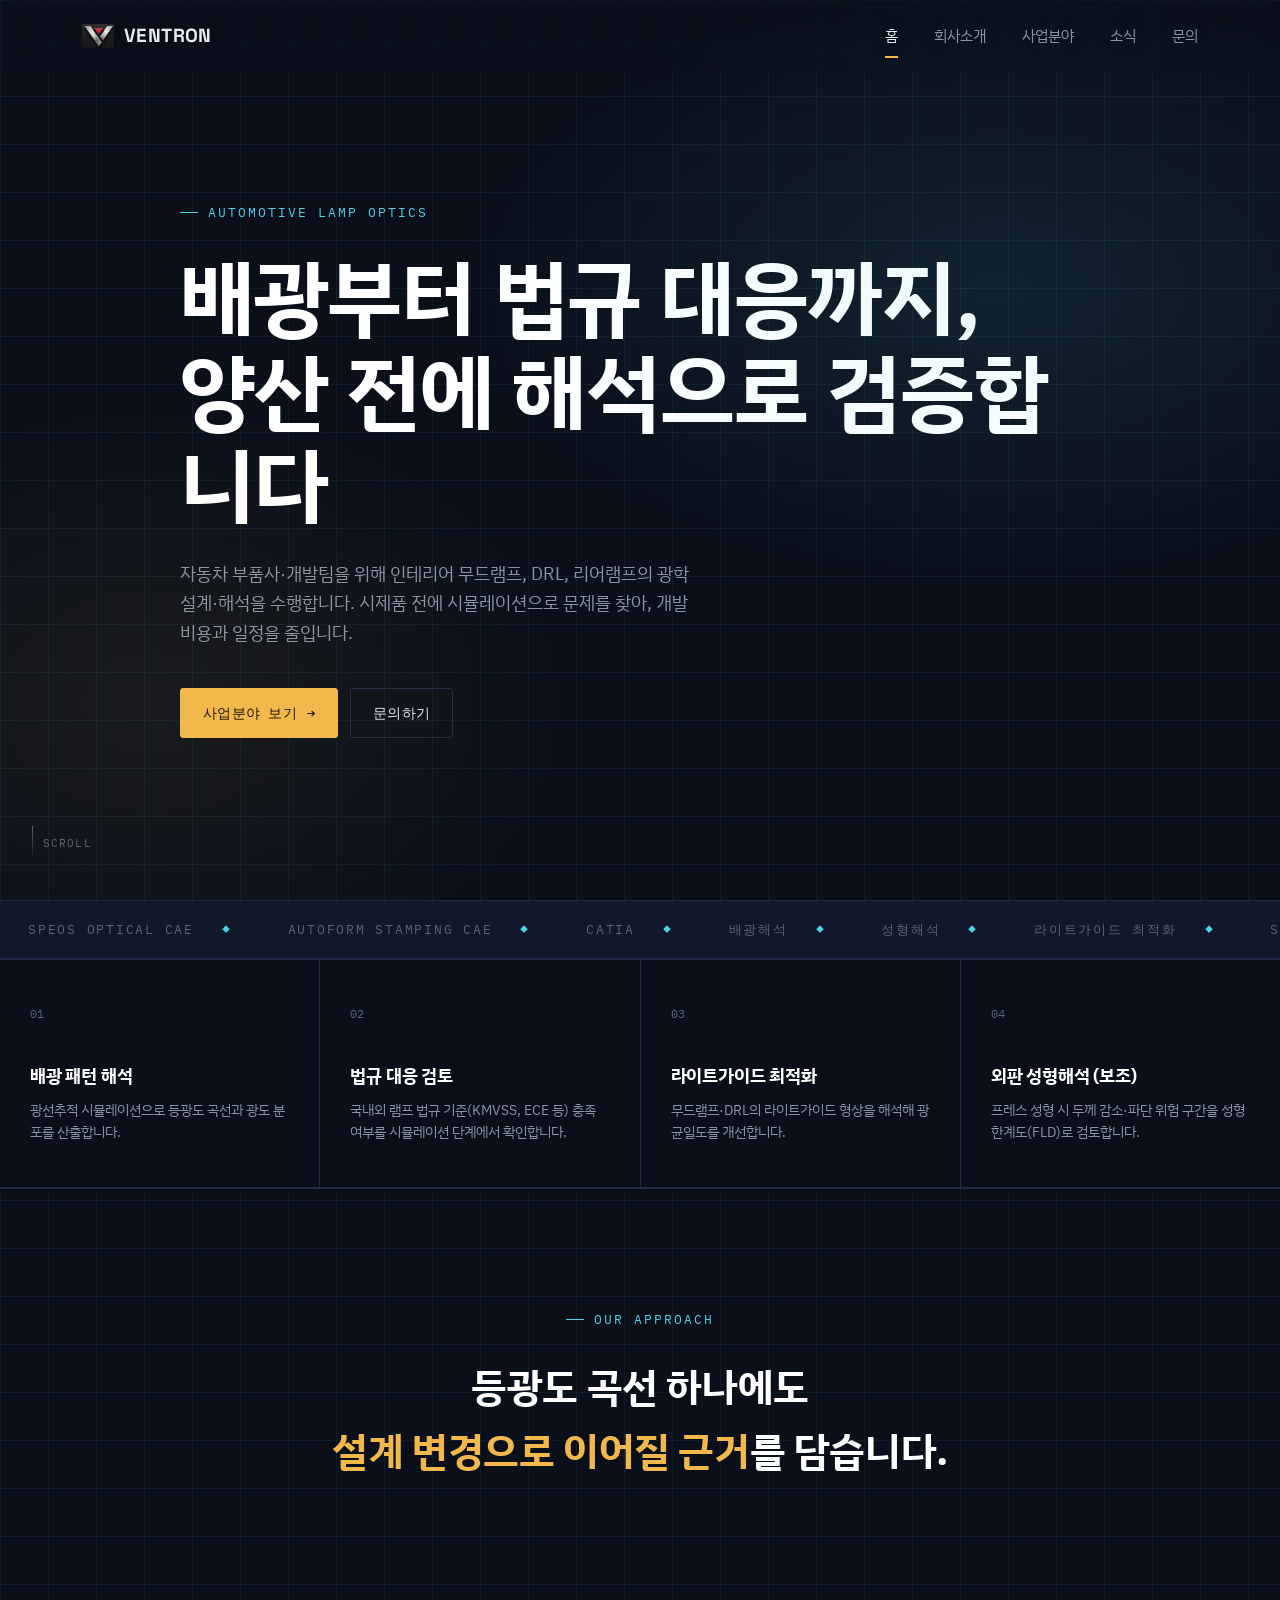
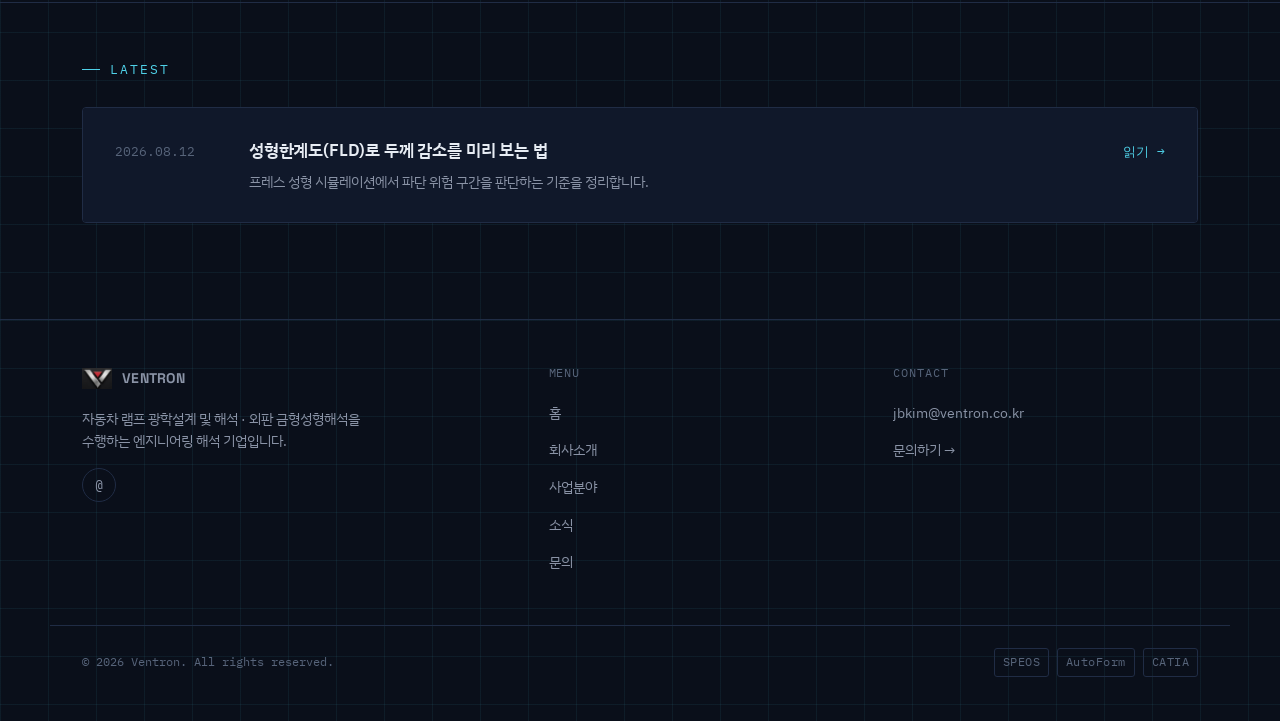
==== index.html @ 4d354435 "Add files via upload" ====
<!DOCTYPE html>
<html lang="ko">
<head>
<meta charset="UTF-8">
<meta name="viewport" content="width=device-width, initial-scale=1.0">
<title>벤트론 | Ventron — 자동차 램프 광학설계 및 해석</title>
<meta name="description" content="벤트론은 자동차 램프 광학설계 및 해석을 중심으로, 외판 금형성형해석까지 다루는 엔지니어링 해석 기업입니다.">
<link rel="stylesheet" href="style.css">
</head>
<body class="intro-lock">

<div class="introOverlay" id="introOverlay" role="button" aria-label="눌러서 건너뛰기">
  <div class="introLogoWrap">
    <img src="img/logo-hero-transparent.png" alt="Ventron">
    <div class="loaderRow">
      <div class="loaderBarTrack"><div class="loaderBarFill" id="loaderBarFill"></div></div>
      <div class="loaderPct" id="loaderPct">0%</div>
    </div>
    <div class="introTag">AUTOMOTIVE LAMP OPTICS · STAMPING CAE</div>
  </div>
</div>

<header class="site transparent" id="siteHeader">
  <div class="nav">
    <a href="index.html" class="logo"><img src="img/logo-icon.jpg" alt="Ventron 로고" class="mark-icon">VENTRON</a>
    <button class="navtoggle" aria-label="메뉴 열기" onclick="this.classList.toggle('open');document.querySelector('.navlinks').classList.toggle('open');document.body.classList.toggle('menu-lock');window.scrollTo(0,0)">
      <span></span><span></span><span></span>
    </button>
    <div class="navlinks">
      <a href="index.html" class="active">홈</a>
      <a href="about.html">회사소개</a>
      <a href="business.html">사업분야</a>
      <a href="insights.html">소식</a>
      <a href="contact.html">문의</a>
    </div>
  </div>
</header>

<main>
  <section class="megahero">
    <div class="wrap">
      <span class="eyebrow">AUTOMOTIVE LAMP OPTICS</span>
      <h1>배광부터 법규 대응까지,<br>양산 전에 해석으로 검증합니다</h1>
      <p class="sub">자동차 부품사·개발팀을 위해 인테리어 무드램프, DRL, 리어램프의 광학설계·해석을 수행합니다. 시제품 전에 시뮬레이션으로 문제를 찾아, 개발 비용과 일정을 줄입니다.</p>
      <div class="ctas">
        <a href="business.html" class="btn btn-primary">사업분야 보기 <span class="btn-arrow">→</span></a>
        <a href="contact.html" class="btn btn-ghost">문의하기</a>
      </div>
    </div>
    <div class="scrollcue"><span class="line"></span>SCROLL</div>
  </section>

  <div class="marquee">
    <div class="track">
      <span>SPEOS OPTICAL CAE</span><span>AUTOFORM STAMPING CAE</span><span>CATIA</span><span>배광해석</span><span>성형해석</span><span>라이트가이드 최적화</span>
      <span>SPEOS OPTICAL CAE</span><span>AUTOFORM STAMPING CAE</span><span>CATIA</span><span>배광해석</span><span>성형해석</span><span>라이트가이드 최적화</span>
    </div>
  </div>

  <section class="tight" style="padding: 0;">
    <div class="showcase">
      <div class="showcard reveal">
        <span class="num">01</span>
        <div>
          <h3>배광 패턴 해석</h3>
          <p>광선추적 시뮬레이션으로 등광도 곡선과 광도 분포를 산출합니다.</p>
        </div>
      </div>
      <div class="showcard reveal">
        <span class="num">02</span>
        <div>
          <h3>법규 대응 검토</h3>
          <p>국내외 램프 법규 기준(KMVSS, ECE 등) 충족 여부를 시뮬레이션 단계에서 확인합니다.</p>
        </div>
      </div>
      <div class="showcard reveal">
        <span class="num">03</span>
        <div>
          <h3>라이트가이드 최적화</h3>
          <p>무드램프·DRL의 라이트가이드 형상을 해석해 광 균일도를 개선합니다.</p>
        </div>
      </div>
      <div class="showcard reveal">
        <span class="num">04</span>
        <div>
          <h3>외판 성형해석 (보조)</h3>
          <p>프레스 성형 시 두께 감소·파단 위험 구간을 성형한계도(FLD)로 검토합니다.</p>
        </div>
      </div>
    </div>
  </section>

  <section class="statement">
    <div class="wrap reveal">
      <span class="eyebrow">OUR APPROACH</span>
      <h2>등광도 곡선 하나에도<br><strong>설계 변경으로 이어질 근거</strong>를 담습니다.</h2>
    </div>
  </section>

  <section class="tight">
    <div class="wrap">
      <span class="eyebrow">LATEST</span>
      <div class="postlist newsstrip reveal" style="margin-top:28px;">
        <a class="postrow" href="posts/01-fld-thickness-check.html">
          <span class="postdate">2026.08.12</span>
          <div class="postmain">
            <h3>성형한계도(FLD)로 두께 감소를 미리 보는 법</h3>
            <p>프레스 성형 시뮬레이션에서 파단 위험 구간을 판단하는 기준을 정리합니다.</p>
          </div>
          <span class="postarrow">읽기 →</span>
        </a>
      </div>
    </div>
  </section>
</main>

<footer class="site">
  <div class="wrap footupper">
    <div class="footcol">
      <a href="index.html" class="logo"><img src="img/logo-icon.jpg" alt="Ventron 로고" class="mark-icon">VENTRON</a>
      <p class="brandline">자동차 램프 광학설계 및 해석 · 외판 금형성형해석을 수행하는 엔지니어링 해석 기업입니다.</p>
      <div class="footsocial" style="margin-top:16px;">
        <a href="mailto:jbkim@ventron.co.kr" aria-label="이메일">@</a>
      </div>
    </div>
    <div class="footcol">
      <span class="tag">MENU</span>
      <ul>
        <li><a href="index.html">홈</a></li>
        <li><a href="about.html">회사소개</a></li>
        <li><a href="business.html">사업분야</a></li>
        <li><a href="insights.html">소식</a></li>
        <li><a href="contact.html">문의</a></li>
      </ul>
    </div>
    <div class="footcol">
      <span class="tag">CONTACT</span>
      <ul>
        <li><a href="mailto:jbkim@ventron.co.kr">jbkim@ventron.co.kr</a></li>
        <li><a href="contact.html">문의하기 →</a></li>
      </ul>
    </div>
  </div>
  <div class="wrap footbottom">
    <span>© 2026 Ventron. All rights reserved.</span>
    <div class="toolbadges">
      <span>SPEOS</span><span>AutoForm</span><span>CATIA</span>
    </div>
  </div>
</footer>

<script src="script.js" defer></script>

</body>
</html>
---- style.css ----
/* ==========================================================================
   VENTRON — Design tokens
   Palette: near-black blueprint navy, steel grays, amber (light/optics),
   cyan (forming/CAE, blueprint line color)
   Type: Space Grotesk (technical/EN accents) + IBM Plex Sans KR (body/KR)
          + IBM Plex Mono (labels, coordinates, data)
   ========================================================================== */

@import url('https://fonts.googleapis.com/css2?family=Space+Grotesk:wght@400;500;600;700&family=IBM+Plex+Sans+KR:wght@400;500;600;700&family=IBM+Plex+Mono:wght@400;500&display=swap');

:root{
  --bg: #0a0f1a;
  --bg-panel: #10182a;
  --bg-panel-2: #141f36;
  --grid-line: rgba(79, 209, 232, 0.07);
  --grid-line-strong: rgba(79, 209, 232, 0.16);
  --border: #202c45;
  --text: #e7ecf3;
  --text-dim: #8a93a6;
  --text-faint: #57647a;
  --accent-amber: #f2b84b;
  --accent-amber-dim: rgba(242, 184, 75, 0.16);
  --accent-cyan: #4fd1e8;
  --accent-cyan-dim: rgba(79, 209, 232, 0.14);

  --font-display: 'Space Grotesk', sans-serif;
  --font-body: 'IBM Plex Sans KR', sans-serif;
  --font-mono: 'IBM Plex Mono', monospace;

  --maxw: 1180px;
}

*, *::before, *::after{ box-sizing: border-box; }
html{ scroll-behavior: smooth; }

body{
  margin: 0;
  background: var(--bg);
  color: var(--text);
  font-family: var(--font-body);
  font-size: 16px;
  line-height: 1.65;
  -webkit-font-smoothing: antialiased;
  background-image:
    linear-gradient(var(--grid-line) 1px, transparent 1px),
    linear-gradient(90deg, var(--grid-line) 1px, transparent 1px);
  background-size: 48px 48px;
}

@media (prefers-reduced-motion: reduce){
  *{ animation-duration: 0.01ms !important; animation-iteration-count: 1 !important; transition-duration: 0.01ms !important; scroll-behavior: auto !important; }
}

a{ color: inherit; text-decoration: none; }
img{ max-width: 100%; display:block; }

h1, h2, h3{
  font-family: var(--font-body);
  font-weight: 700;
  letter-spacing: -0.01em;
  margin: 0;
  color: #fff;
}

.eyebrow{
  font-family: var(--font-mono);
  font-size: 12.5px;
  letter-spacing: 0.16em;
  text-transform: uppercase;
  color: var(--accent-cyan);
  display: flex;
  align-items: center;
  gap: 10px;
}
.eyebrow::before{
  content: '';
  width: 18px;
  height: 1px;
  background: var(--accent-cyan);
  display: inline-block;
}

.wrap{
  max-width: var(--maxw);
  margin: 0 auto;
  padding: 0 32px;
}

:focus-visible{
  outline: 2px solid var(--accent-cyan);
  outline-offset: 3px;
}

/* ---------- Header / Nav ---------- */
header.site{
  position: sticky;
  top: 0;
  z-index: 50;
  background: rgba(10, 15, 26, 0.86);
  backdrop-filter: blur(10px);
  border-bottom: 1px solid var(--border);
}
.nav{
  max-width: var(--maxw);
  margin: 0 auto;
  padding: 20px 32px;
  display: flex;
  align-items: center;
  justify-content: space-between;
}
.logo{
  font-family: var(--font-display);
  font-weight: 700;
  font-size: 19px;
  letter-spacing: 0.02em;
  display: flex;
  align-items: center;
  gap: 10px;
}
.logo img.mark-icon{
  height: 32px;
  width: 32px;
  object-fit: contain;
  border-radius: 3px;
}
.logo .mark{
  color: var(--accent-amber);
  font-family: var(--font-mono);
  font-size: 13px;
}
footer .logo img.mark-icon{ height: 30px; width: 30px; }
.navlinks{
  display: flex;
  gap: 36px;
  font-size: 14.5px;
  color: var(--text-dim);
}
.navlinks a{
  position: relative;
  padding: 4px 0;
  transition: color 0.2s ease;
}
.navlinks a:hover{ color: var(--text); }
.navlinks a.active{ color: var(--text); }
.navlinks a.active::after{
  content: '';
  position: absolute;
  left: 0; right: 0; bottom: -6px;
  height: 2px;
  background: var(--accent-amber);
}
.navtoggle{ display:none; }

/* transparent nav variant for full-bleed hero pages */
header.site.transparent{
  position: fixed;
  top: 0; left: 0; right: 0;
  background: transparent;
  border-bottom: 1px solid transparent;
  transition: background 0.3s ease, border-color 0.3s ease;
}
header.site.transparent.scrolled{
  background: rgba(10, 15, 26, 0.9);
  border-bottom: 1px solid var(--border);
}
header.site.transparent .logo,
header.site.transparent .navlinks a{
  text-shadow: 0 1px 12px rgba(0,0,0,0.5);
}

@media (max-width: 720px){
  .navlinks{
    position: fixed !important;
    inset: 0 !important;
    z-index: 99999 !important;
    background: #070c16 !important;
    flex-direction: column;
    align-items: center;
    justify-content: flex-start;
    gap: 0;
    padding: 110px 32px 40px;
    display: none;
    opacity: 0;
    overflow-y: auto;
    -webkit-overflow-scrolling: touch;
    transition: opacity 0.2s ease;
  }
  .navlinks.open{ display: flex !important; opacity: 1 !important; }
  .navlinks a{
    padding: 16px 0;
    border-bottom: 1px solid var(--border);
    width: 100%;
    max-width: 280px;
    text-align: center;
    font-size: 17px;
    color: var(--text);
    flex-shrink: 0;
  }
  .navlinks a:last-child{ border-bottom: none; }
  .navtoggle{
    display: flex;
    flex-direction: column;
    gap: 5px;
    background: none;
    border: none;
    cursor: pointer;
    padding: 6px;
    position: relative;
    z-index: 100000;
  }
  .navtoggle span{
    width: 22px; height: 2px; background: var(--text);
    transition: transform 0.2s ease, opacity 0.2s ease;
  }
  .navtoggle.open span:nth-child(1){ transform: translateY(7px) rotate(45deg); }
  .navtoggle.open span:nth-child(2){ opacity: 0; }
  .navtoggle.open span:nth-child(3){ transform: translateY(-7px) rotate(-45deg); }
}
body.menu-lock{ overflow: hidden; height: 100vh; }

/* ---------- Buttons ---------- */
.btn{
  display: inline-flex;
  align-items: center;
  gap: 10px;
  font-family: var(--font-mono);
  font-size: 13.5px;
  letter-spacing: 0.02em;
  padding: 13px 22px;
  border-radius: 3px;
  border: 1px solid var(--border);
  transition: border-color 0.2s ease, background 0.2s ease, transform 0.2s ease;
}
.btn-primary{
  background: var(--accent-amber);
  color: #171008;
  border-color: var(--accent-amber);
  font-weight: 500;
}
.btn-primary:hover{ transform: translateY(-1px); background: #ffc766; }
.btn-ghost{ color: var(--text); }
.btn-ghost:hover{ border-color: var(--accent-cyan); color: var(--accent-cyan); }
.btn-arrow{ transition: transform 0.2s ease; }
.btn:hover .btn-arrow{ transform: translateX(3px); }

/* ---------- Page header (non-home) ---------- */
.pagehead{
  padding: 76px 0 56px;
  border-bottom: 1px solid var(--border);
}
.pagehead h1{
  font-size: clamp(32px, 4.5vw, 46px);
  margin-top: 18px;
}
.pagehead p{
  color: var(--text-dim);
  max-width: 620px;
  margin-top: 16px;
  font-size: 16px;
}

section{ padding: 88px 0; }
section.tight{ padding: 56px 0; }
section + section{ border-top: 1px solid var(--border); }

/* ---------- Footer ---------- */
footer.site{
  border-top: 1px solid var(--border);
  padding: 44px 0;
  margin-top: 40px;
}
.footgrid{
  display: flex;
  justify-content: space-between;
  align-items: flex-start;
  flex-wrap: wrap;
  gap: 24px;
}
.footgrid > div:first-child{
  display: flex;
  flex-direction: column;
  gap: 14px;
}
.footgrid .logo{ font-size: 16px; }
.footmeta{
  font-family: var(--font-mono);
  font-size: 12.5px;
  color: var(--text-faint);
  text-align: right;
  line-height: 1.9;
}
.footmeta a:hover{ color: var(--accent-cyan); }

/* ---------- Utility ---------- */
.grid-2{ display: grid; grid-template-columns: 1fr 1fr; gap: 56px; }
.grid-3{ display: grid; grid-template-columns: repeat(3, 1fr); gap: 28px; }
@media (max-width: 860px){
  .grid-2{ grid-template-columns: 1fr; gap: 40px; }
  .grid-3{ grid-template-columns: 1fr; }
}

.card{
  background: var(--bg-panel);
  border: 1px solid var(--border);
  border-radius: 4px;
  padding: 32px;
}

.tag{
  font-family: var(--font-mono);
  font-size: 11.5px;
  letter-spacing: 0.08em;
  text-transform: uppercase;
  color: var(--text-faint);
}

/* ---------- Full-bleed hero (il.co.kr-style) ---------- */
.megahero{
  min-height: 100svh;
  display: flex;
  flex-direction: column;
  justify-content: center;
  position: relative;
  padding: 140px 0 100px;
  overflow: hidden;
}
.megahero::before{
  content: '';
  position: absolute;
  inset: 0;
  background:
    radial-gradient(ellipse 900px 500px at 78% 32%, rgba(79,209,232,0.10), transparent 60%),
    radial-gradient(ellipse 700px 500px at 12% 78%, rgba(242,184,75,0.07), transparent 60%);
  pointer-events: none;
}
.megahero .eyebrow{ margin-bottom: 26px; }
.megahero h1{
  font-size: clamp(40px, 7vw, 84px);
  line-height: 1.12;
  letter-spacing: -0.015em;
  max-width: 920px;
}
.megahero h1 em{ font-style: normal; color: var(--accent-cyan); }
.megahero p.sub{
  color: var(--text-dim);
  font-size: 18px;
  max-width: 520px;
  margin-top: 28px;
}
.megahero .ctas{ margin-top: 40px; display: flex; gap: 12px; flex-wrap: wrap; }
.scrollcue{
  position: absolute;
  bottom: 40px; left: 32px;
  display: flex;
  align-items: center;
  gap: 10px;
  font-family: var(--font-mono);
  font-size: 11px;
  color: var(--text-faint);
  letter-spacing: 0.1em;
}
.scrollcue .line{
  width: 1px; height: 34px;
  background: linear-gradient(var(--text-faint), transparent);
  animation: scrollLine 2s ease-in-out infinite;
}
@keyframes scrollLine{ 0%,100%{ opacity: 0.3; } 50%{ opacity: 1; } }

/* horizontal capability showcase */
.showcase{
  display: grid;
  grid-template-columns: repeat(4, 1fr);
  gap: 1px;
  background: var(--border);
  border-top: 1px solid var(--border);
  border-bottom: 1px solid var(--border);
}
@media (max-width: 900px){ .showcase{ grid-template-columns: repeat(2, 1fr); } }
@media (max-width: 560px){ .showcase{ grid-template-columns: 1fr; } }
.showcard{
  background: var(--bg);
  padding: 44px 30px;
  min-height: 220px;
  display: flex;
  flex-direction: column;
  justify-content: space-between;
  transition: background 0.25s ease;
}
.showcard:hover{ background: var(--bg-panel); }
.showcard .num{ font-family: var(--font-mono); font-size: 12px; color: var(--text-faint); }
.showcard h3{ font-size: 18px; margin-top: 40px; line-height: 1.4; }
.showcard p{ font-size: 13.5px; color: var(--text-dim); margin: 10px 0 0; }

/* mission statement band */
.statement{
  padding: 120px 0;
  text-align: center;
}
.statement .eyebrow{ justify-content: center; }
.statement h2{
  font-size: clamp(26px, 3.6vw, 40px);
  line-height: 1.6;
  max-width: 760px;
  margin: 24px auto 0;
}
.statement h2 strong{ color: var(--accent-amber); font-weight: 700; }

/* news strip (home) */
.newsstrip .postrow{ grid-template-columns: 110px 1fr auto; }

/* footer social row */
.footsocial{
  display: flex;
  gap: 12px;
  margin-top: 4px;
}
.footsocial a{
  width: 34px; height: 34px;
  border: 1px solid var(--border);
  border-radius: 50%;
  display: flex;
  align-items: center;
  justify-content: center;
  font-family: var(--font-mono);
  font-size: 12px;
  color: var(--text-dim);
  transition: border-color 0.2s ease, color 0.2s ease;
}
.footsocial a:hover{ border-color: var(--accent-cyan); color: var(--accent-cyan); }

/* ---------- Expanded footer ---------- */
.footupper{
  display: grid;
  grid-template-columns: 1.4fr 1fr 1fr;
  gap: 40px;
  padding-bottom: 40px;
}
@media (max-width: 720px){
  .footupper{ grid-template-columns: 1fr; gap: 32px; }
}
.footupper .brandline{ color: var(--text-dim); font-size: 13.5px; margin-top: 14px; max-width: 280px; }
.footcol .tag{ margin-bottom: 16px; display: block; }
.footcol ul{ list-style: none; margin: 0; padding: 0; }
.footcol li{ margin-bottom: 11px; }
.footcol a{
  color: var(--text-dim);
  font-size: 14px;
  transition: color 0.2s ease;
}
.footcol a:hover{ color: var(--accent-cyan); }
.footbottom{
  border-top: 1px solid var(--border);
  padding-top: 22px;
  display: flex;
  justify-content: space-between;
  align-items: center;
  flex-wrap: wrap;
  gap: 12px;
  font-family: var(--font-mono);
  font-size: 11.5px;
  color: var(--text-faint);
}
.footbottom .toolbadges{ display: flex; gap: 8px; flex-wrap: wrap; }
.footbottom .toolbadges span{
  border: 1px solid var(--border);
  border-radius: 3px;
  padding: 4px 8px;
  letter-spacing: 0.04em;
}

/* ---------- Scroll reveal ---------- */
.reveal{
  opacity: 0;
  transform: translateY(26px);
  transition: opacity 0.7s cubic-bezier(.2,.7,.2,1), transform 0.7s cubic-bezier(.2,.7,.2,1);
}
.reveal.visible{ opacity: 1; transform: none; }
@media (prefers-reduced-motion: reduce){
  .reveal{ opacity: 1; transform: none; transition: none; }
}

/* stagger helpers for grouped reveals */
.showcase .showcard:nth-child(1){ transition-delay: 0s; }
.showcase .showcard:nth-child(2){ transition-delay: 0.08s; }
.showcase .showcard:nth-child(3){ transition-delay: 0.16s; }
.showcase .showcard:nth-child(4){ transition-delay: 0.24s; }
.capslist .capitem:nth-child(1){ transition-delay: 0s; }
.capslist .capitem:nth-child(2){ transition-delay: 0.08s; }
.capslist .capitem:nth-child(3){ transition-delay: 0.16s; }
.capslist .capitem:nth-child(4){ transition-delay: 0.24s; }

/* ---------- Tech marquee ticker ---------- */
.marquee{
  border-top: 1px solid var(--border);
  border-bottom: 1px solid var(--border);
  overflow: hidden;
  padding: 18px 0;
  background: var(--bg-panel);
}
.marquee .track{
  display: flex;
  width: max-content;
  gap: 0;
  animation: marqueeScroll 26s linear infinite;
}
.marquee .track span{
  font-family: var(--font-mono);
  font-size: 12.5px;
  letter-spacing: 0.14em;
  color: var(--text-faint);
  white-space: nowrap;
  padding: 0 28px;
  display: flex;
  align-items: center;
  gap: 28px;
}
.marquee .track span::after{
  content: '◆';
  color: var(--accent-cyan);
  font-size: 8px;
}
@keyframes marqueeScroll{
  from{ transform: translateX(0); }
  to{ transform: translateX(-50%); }
}
@media (prefers-reduced-motion: reduce){
  .marquee .track{ animation: none; }
}

/* ---------- Process line (business page) ---------- */
.proc{ list-style: none; margin: 0; padding: 0; position: relative; }
.proc li{
  display: grid;
  grid-template-columns: 40px 1fr;
  gap: 18px;
  padding: 0 0 28px;
  position: relative;
}
.proc li:last-child{ padding-bottom: 0; }
.proc .step{
  font-family: var(--font-mono);
  font-size: 11px;
  color: var(--bg);
  background: var(--accent-cyan);
  width: 40px; height: 40px;
  border-radius: 50%;
  display: flex;
  align-items: center;
  justify-content: center;
  position: relative;
  z-index: 1;
  flex-shrink: 0;
}
.proc li:not(:last-child)::before{
  content: '';
  position: absolute;
  left: 19px; top: 40px;
  width: 1px;
  height: calc(100% - 40px);
  background: var(--border);
}
.proc .stepname{ color: var(--text); font-weight: 500; margin-bottom: 4px; padding-top: 8px; }
.proc .stepdesc{ color: var(--text-dim); font-size: 13.5px; }

/* ---------- Logo intro sequence (loader style) ---------- */
.introOverlay{
  position: fixed;
  inset: 0;
  z-index: 999;
  background: #060a12;
  display: flex;
  align-items: center;
  justify-content: center;
  cursor: pointer;
}
.introOverlay.introDone{
  animation: introOut 0.8s ease forwards;
}
.introOverlay .introLogoWrap{
  display: flex;
  flex-direction: column;
  align-items: center;
  width: min(70vw, 420px);
}
.introOverlay .introLogoWrap img{
  width: min(50vw, 260px);
  opacity: 0;
  animation: logoFadeIn 0.8s ease 0.1s forwards;
}
@keyframes logoFadeIn{ to{ opacity: 1; } }
.introOverlay .loaderRow{
  width: 100%;
  display: flex;
  align-items: center;
  gap: 14px;
  margin-top: 34px;
  opacity: 0;
  animation: logoFadeIn 0.6s ease 0.4s forwards;
}
.introOverlay .loaderBarTrack{
  flex: 1;
  height: 1px;
  background: var(--border);
  position: relative;
  overflow: hidden;
}
.introOverlay .loaderBarFill{
  position: absolute;
  left: 0; top: 0; bottom: 0;
  width: 0%;
  background: var(--accent-cyan);
  transition: width 0.1s linear;
}
.introOverlay .loaderPct{
  font-family: var(--font-mono);
  font-size: 12px;
  color: var(--text-faint);
  min-width: 34px;
  text-align: right;
}
.introOverlay .introTag{
  margin-top: 20px;
  text-align: center;
  font-family: var(--font-mono);
  font-size: 11px;
  letter-spacing: 0.25em;
  color: var(--text-faint);
  opacity: 0;
  animation: logoFadeIn 0.6s ease 0.6s forwards;
}
@keyframes introOut{
  to{ opacity: 0; visibility: hidden; pointer-events: none; }
}
body.intro-lock{ overflow: hidden; height: 100vh; }
@media (prefers-reduced-motion: reduce){
  .introOverlay img, .introOverlay .loaderRow, .introOverlay .introTag{ animation: none; opacity: 1; }
}

/* ---------- Insights / posts ---------- */
.postlist{
  display: flex;
  flex-direction: column;
  gap: 1px;
  background: var(--border);
  border: 1px solid var(--border);
  border-radius: 4px;
  overflow: hidden;
}
.postrow{
  background: var(--bg-panel);
  padding: 28px 32px;
  display: grid;
  grid-template-columns: 120px 1fr auto;
  gap: 24px;
  align-items: baseline;
  transition: background 0.2s ease;
}
.postrow:hover{ background: var(--bg-panel-2); }
.postrow .postdate{
  font-family: var(--font-mono);
  font-size: 12.5px;
  color: var(--text-faint);
}
.postrow .postmain h3{
  font-size: 17px;
  font-weight: 600;
  color: var(--text);
  margin-bottom: 6px;
}
.postrow .postmain p{
  font-size: 14px;
  color: var(--text-dim);
  margin: 0;
}
.postrow .postarrow{
  font-family: var(--font-mono);
  font-size: 13px;
  color: var(--accent-cyan);
  white-space: nowrap;
}
@media (max-width: 640px){
  .postrow{ grid-template-columns: 1fr; gap: 8px; }
  .postrow .postarrow{ display: none; }
}

/* article (single post) */
.article{
  max-width: 720px;
  margin: 0 auto;
}
.article .postmeta{
  font-family: var(--font-mono);
  font-size: 12.5px;
  color: var(--text-faint);
  margin-top: 18px;
}
.article h1{ font-size: clamp(28px, 4vw, 38px); line-height: 1.35; margin-top: 16px; }
.article .lead{ color: var(--text-dim); font-size: 16.5px; margin-top: 18px; }
.article .body{ margin-top: 44px; font-size: 15.5px; color: #d7dde6; }
.article .body h2{
  font-size: 21px;
  color: #fff;
  margin: 44px 0 16px;
  padding-top: 28px;
  border-top: 1px solid var(--border);
}
.article .body h2:first-child{ border-top: none; padding-top: 0; margin-top: 0; }
.article .body p{ margin: 0 0 18px; }
.article .body ul{ margin: 0 0 18px; padding-left: 20px; color: var(--text-dim); }
.article .body li{ margin-bottom: 8px; }
.article .body strong{ color: #fff; font-weight: 600; }
.article .backlink{
  display: inline-flex;
  align-items: center;
  gap: 8px;
  font-family: var(--font-mono);
  font-size: 13px;
  color: var(--text-dim);
  margin-bottom: 8px;
}
.article .backlink:hover{ color: var(--accent-cyan); }
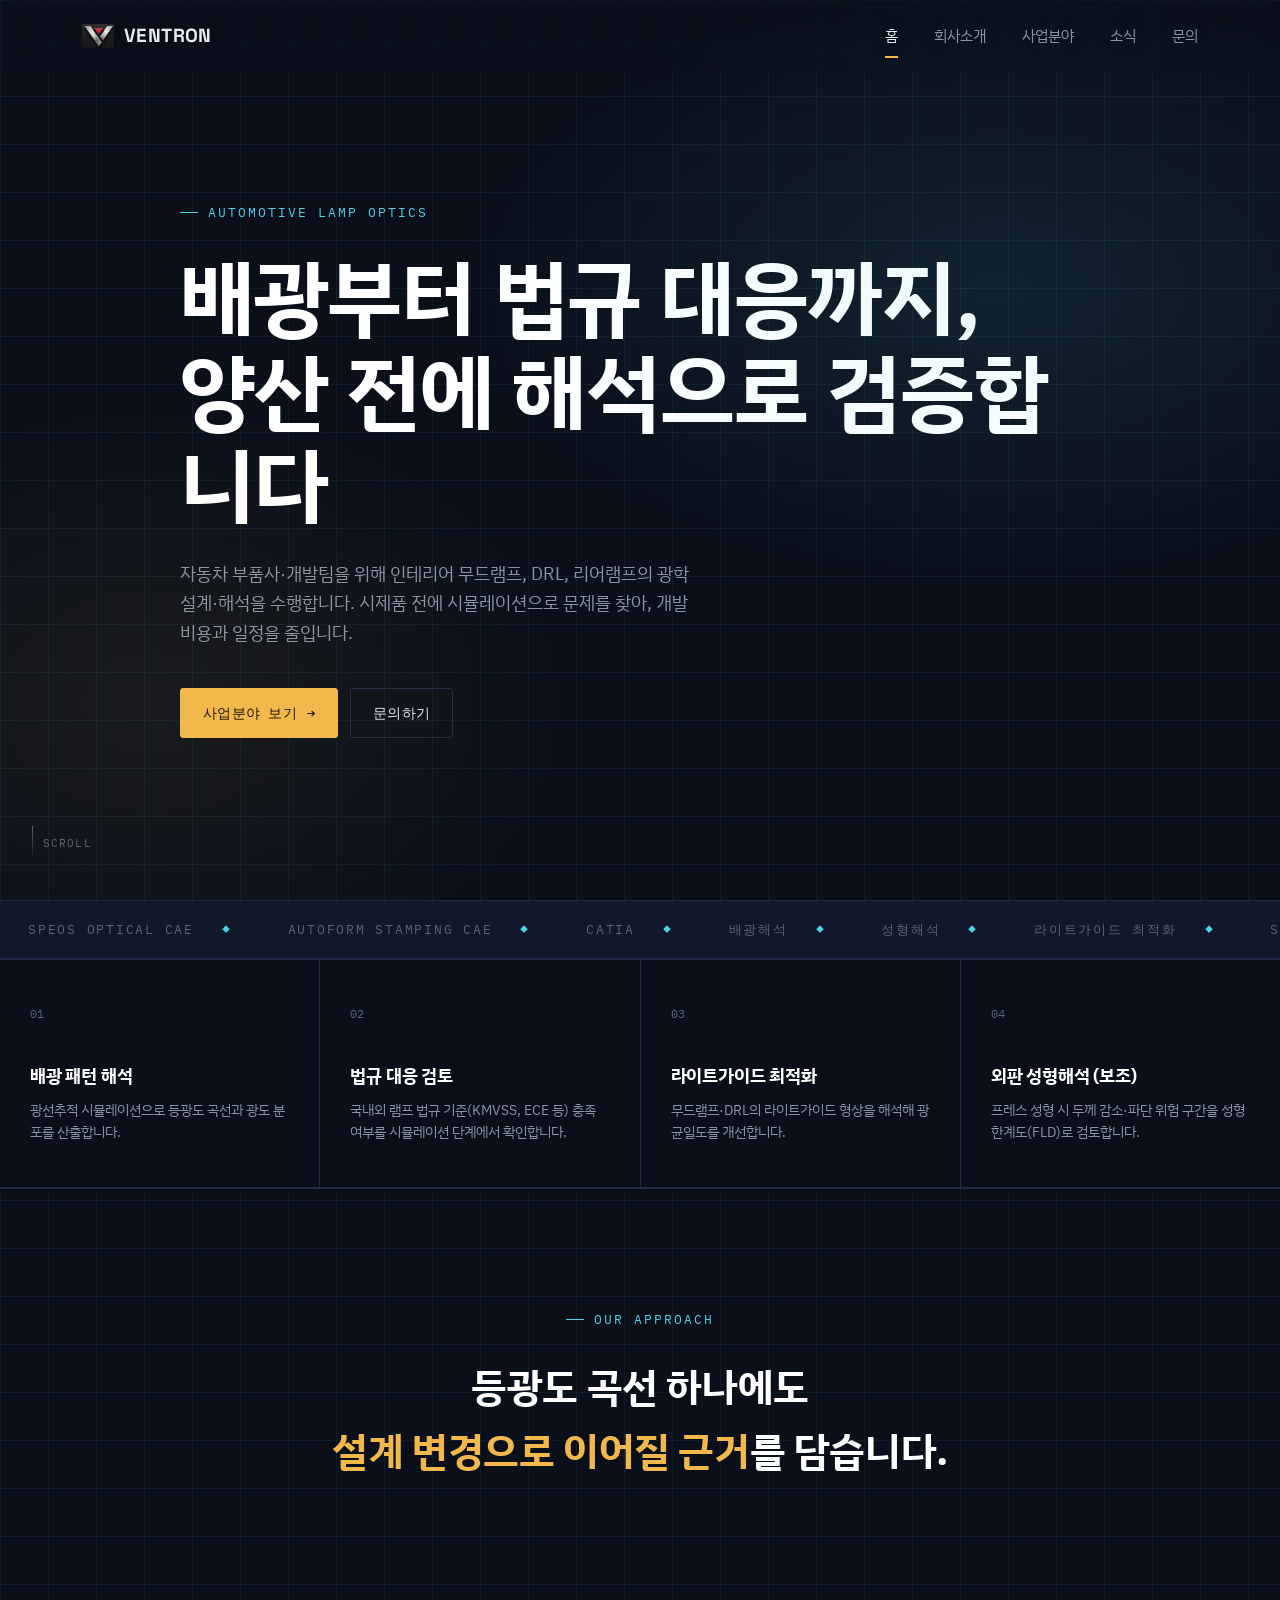
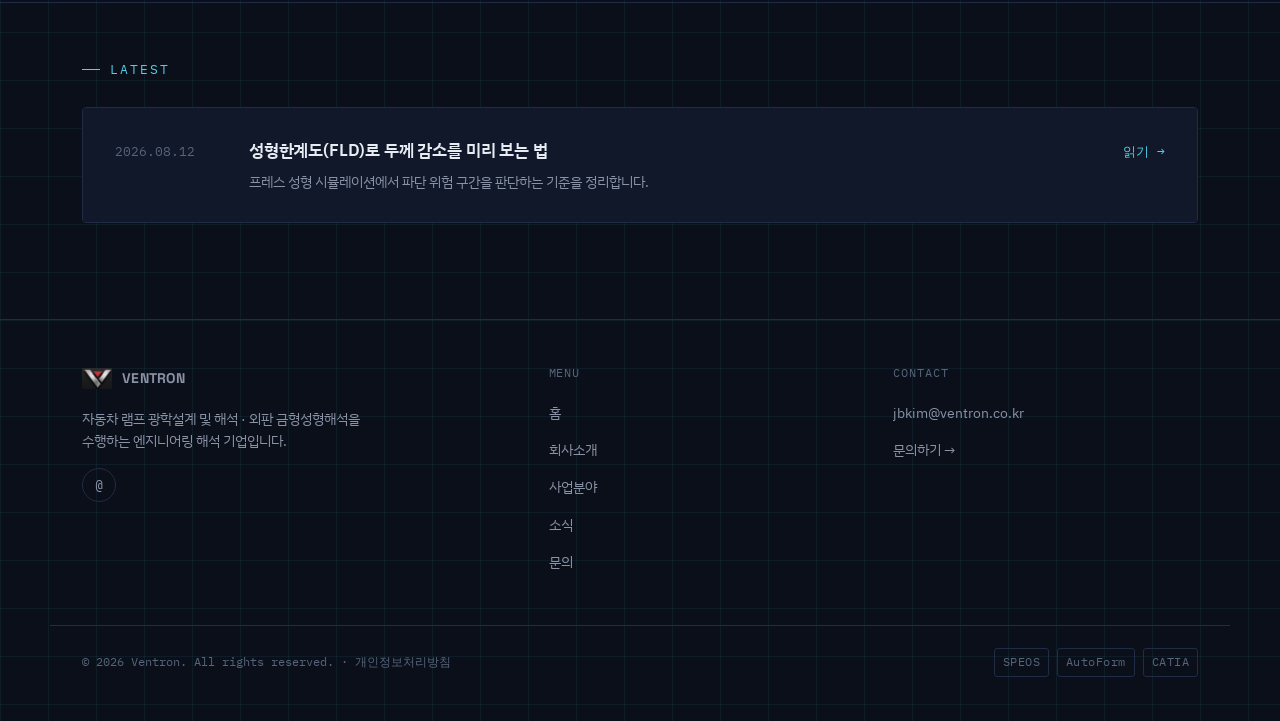
==== commit 05048f99: "Add files via upload" ====
--- a/index.html
+++ b/index.html
@@ -142,7 +142,7 @@
     </div>
   </div>
   <div class="wrap footbottom">
-    <span>© 2026 Ventron. All rights reserved.</span>
+    <span>© 2026 Ventron. All rights reserved. · <a href="privacy/index.html">개인정보처리방침</a></span>
     <div class="toolbadges">
       <span>SPEOS</span><span>AutoForm</span><span>CATIA</span>
     </div>
--- a/style.css
+++ b/style.css
@@ -460,6 +460,8 @@
   font-size: 11.5px;
   color: var(--text-faint);
 }
+.footbottom a{ color: var(--text-faint); transition: color 0.2s ease; }
+.footbottom a:hover{ color: var(--accent-cyan); }
 .footbottom .toolbadges{ display: flex; gap: 8px; flex-wrap: wrap; }
 .footbottom .toolbadges span{
   border: 1px solid var(--border);
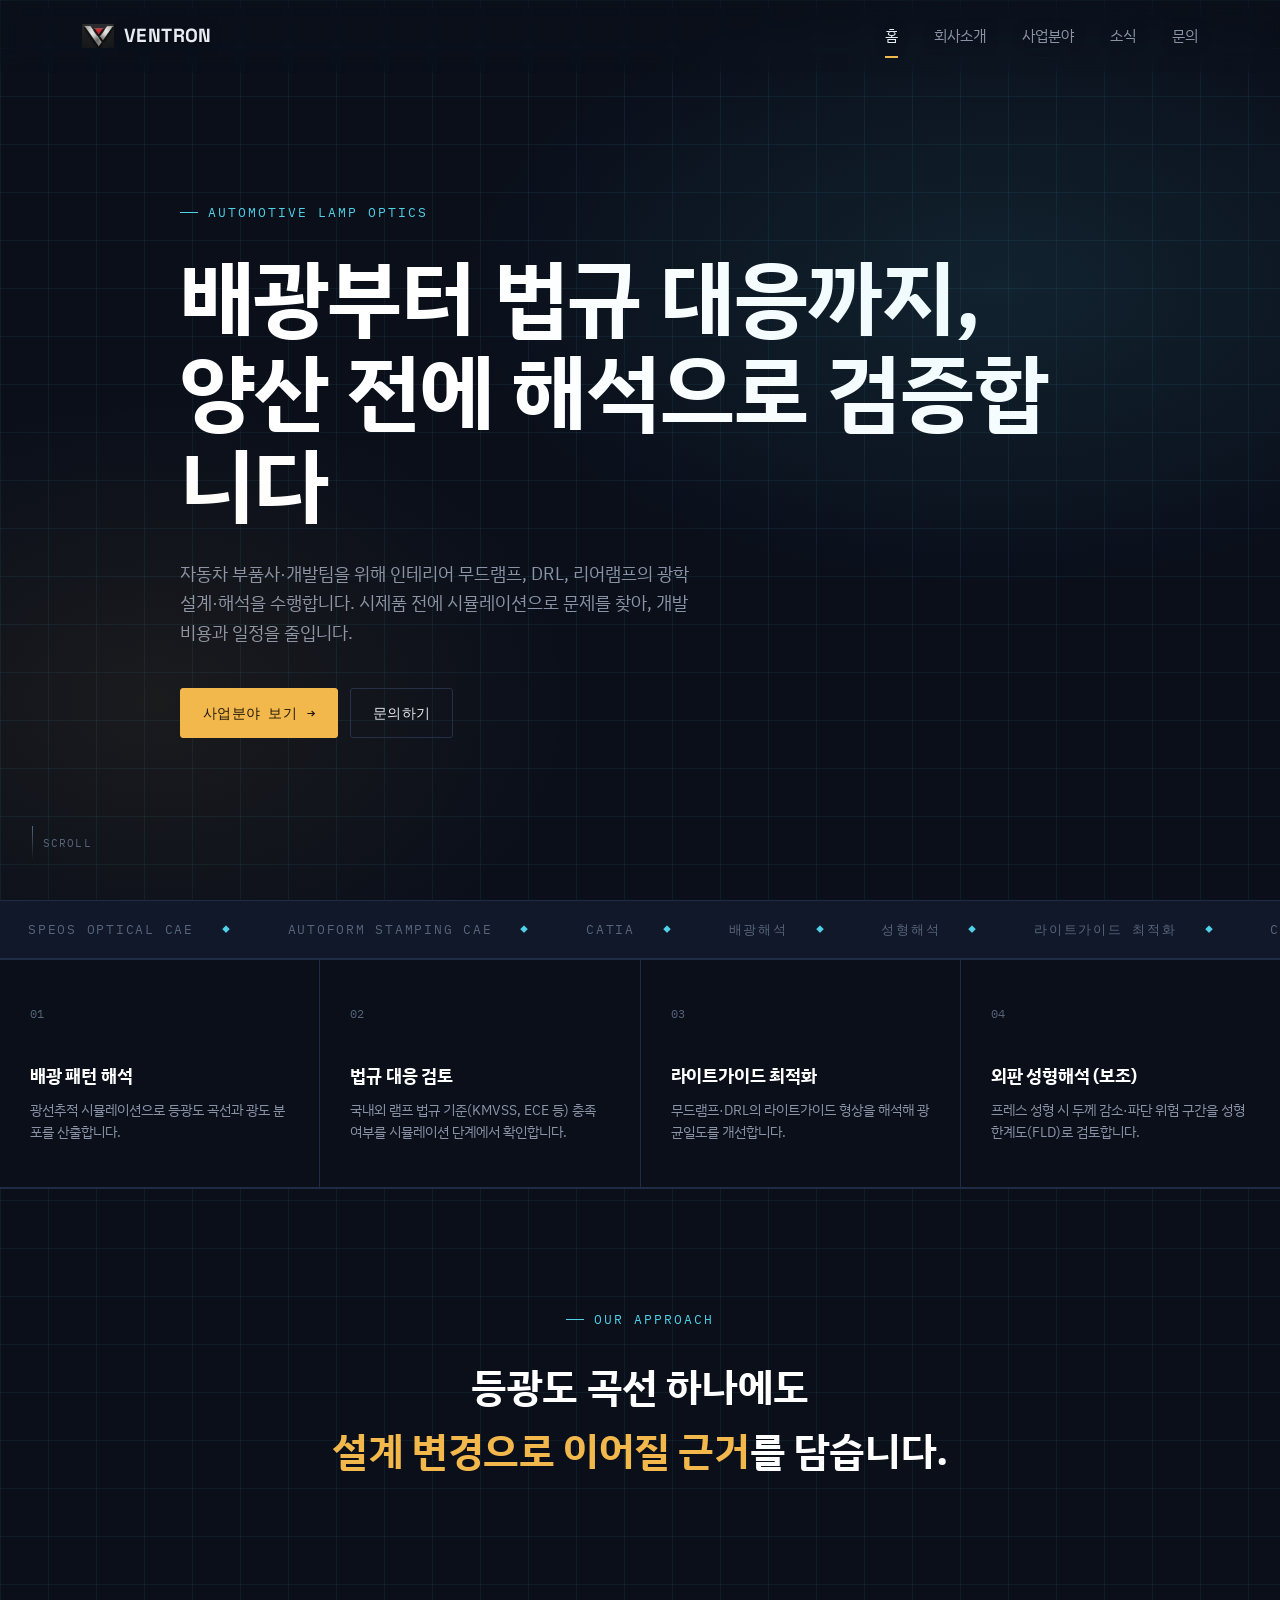
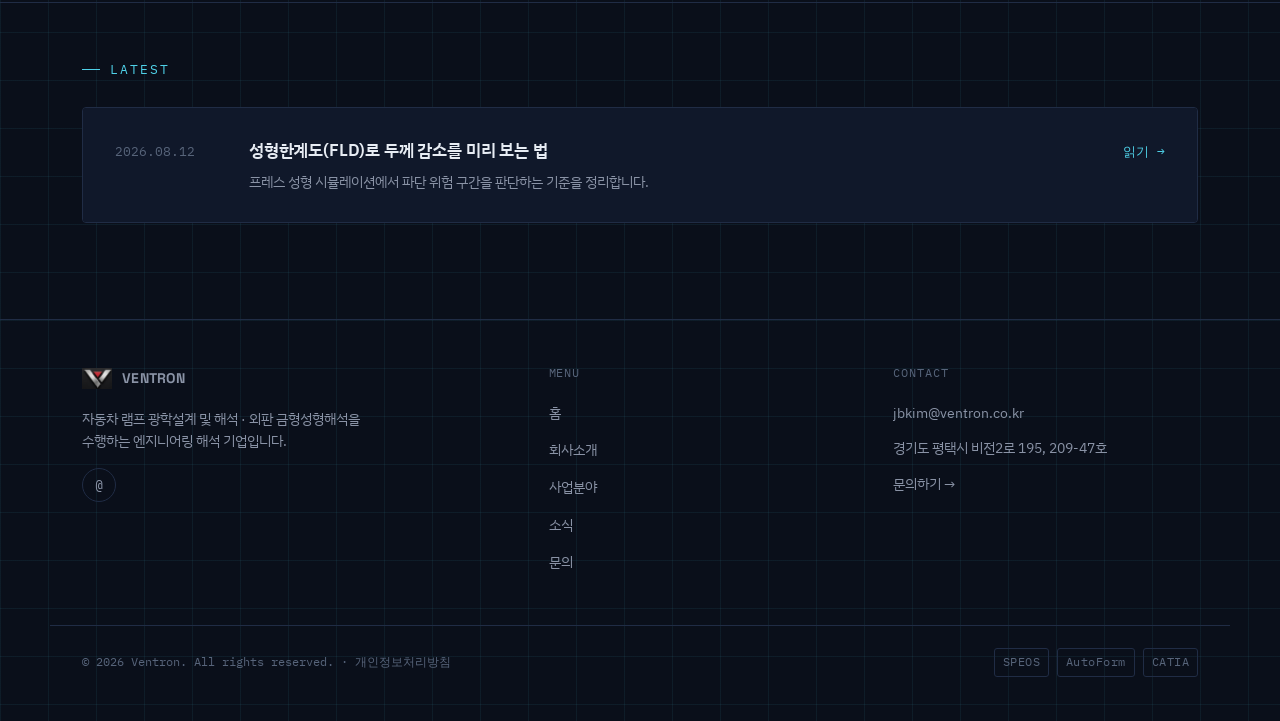
==== commit 2b16f485: "Add files via upload" ====
--- a/index.html
+++ b/index.html
@@ -52,8 +52,8 @@
 
   <div class="marquee">
     <div class="track">
-      <span>SPEOS OPTICAL CAE</span><span>AUTOFORM STAMPING CAE</span><span>CATIA</span><span>배광해석</span><span>성형해석</span><span>라이트가이드 최적화</span>
-      <span>SPEOS OPTICAL CAE</span><span>AUTOFORM STAMPING CAE</span><span>CATIA</span><span>배광해석</span><span>성형해석</span><span>라이트가이드 최적화</span>
+      <span>SPEOS OPTICAL CAE</span><span>AUTOFORM STAMPING CAE</span><span>CATIA</span><span>배광해석</span><span>성형해석</span><span>라이트가이드 최적화</span><span>CLAUDE 기반 해석 자동화 (개발 예정)</span>
+      <span>SPEOS OPTICAL CAE</span><span>AUTOFORM STAMPING CAE</span><span>CATIA</span><span>배광해석</span><span>성형해석</span><span>라이트가이드 최적화</span><span>CLAUDE 기반 해석 자동화 (개발 예정)</span>
     </div>
   </div>
 
@@ -137,6 +137,7 @@
       <span class="tag">CONTACT</span>
       <ul>
         <li><a href="mailto:jbkim@ventron.co.kr">jbkim@ventron.co.kr</a></li>
+        <li style="color:var(--text-dim); font-size:14px;">경기도 평택시 비전2로 195, 209-47호</li>
         <li><a href="contact.html">문의하기 →</a></li>
       </ul>
     </div>
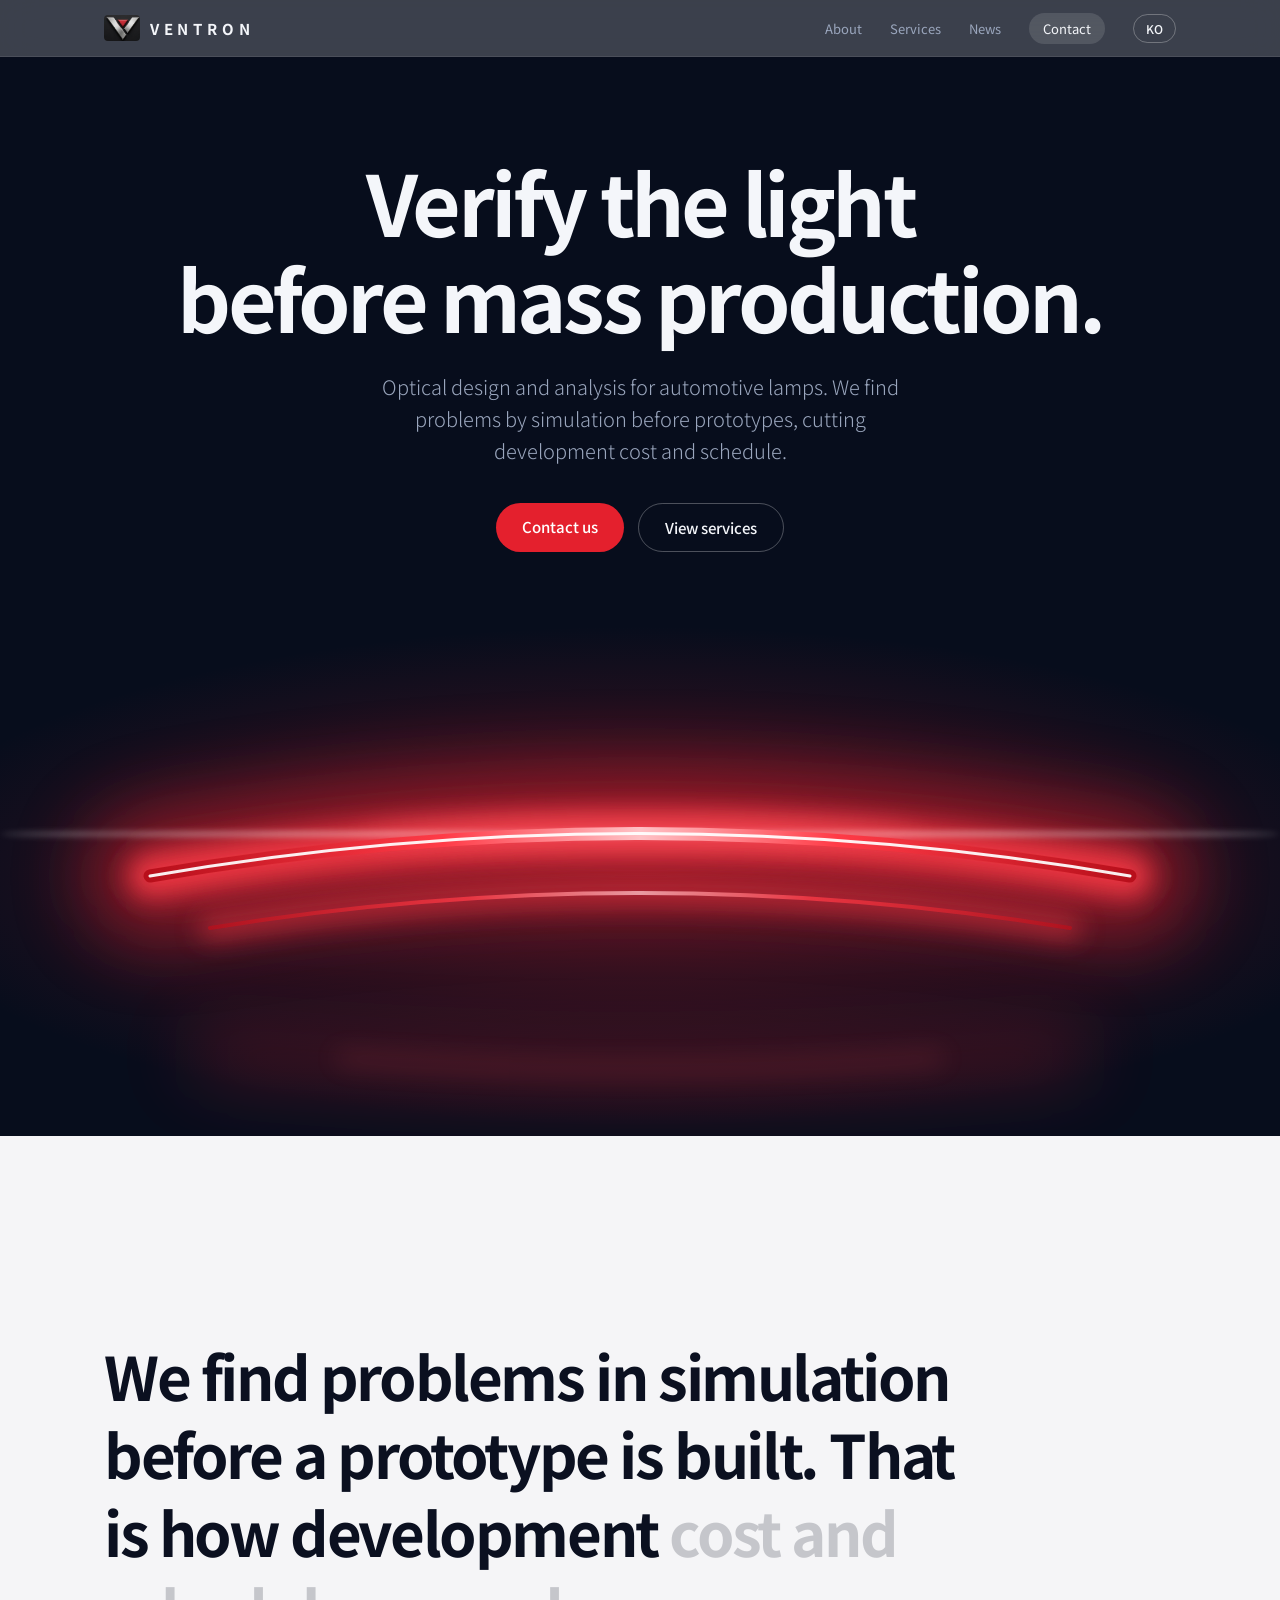
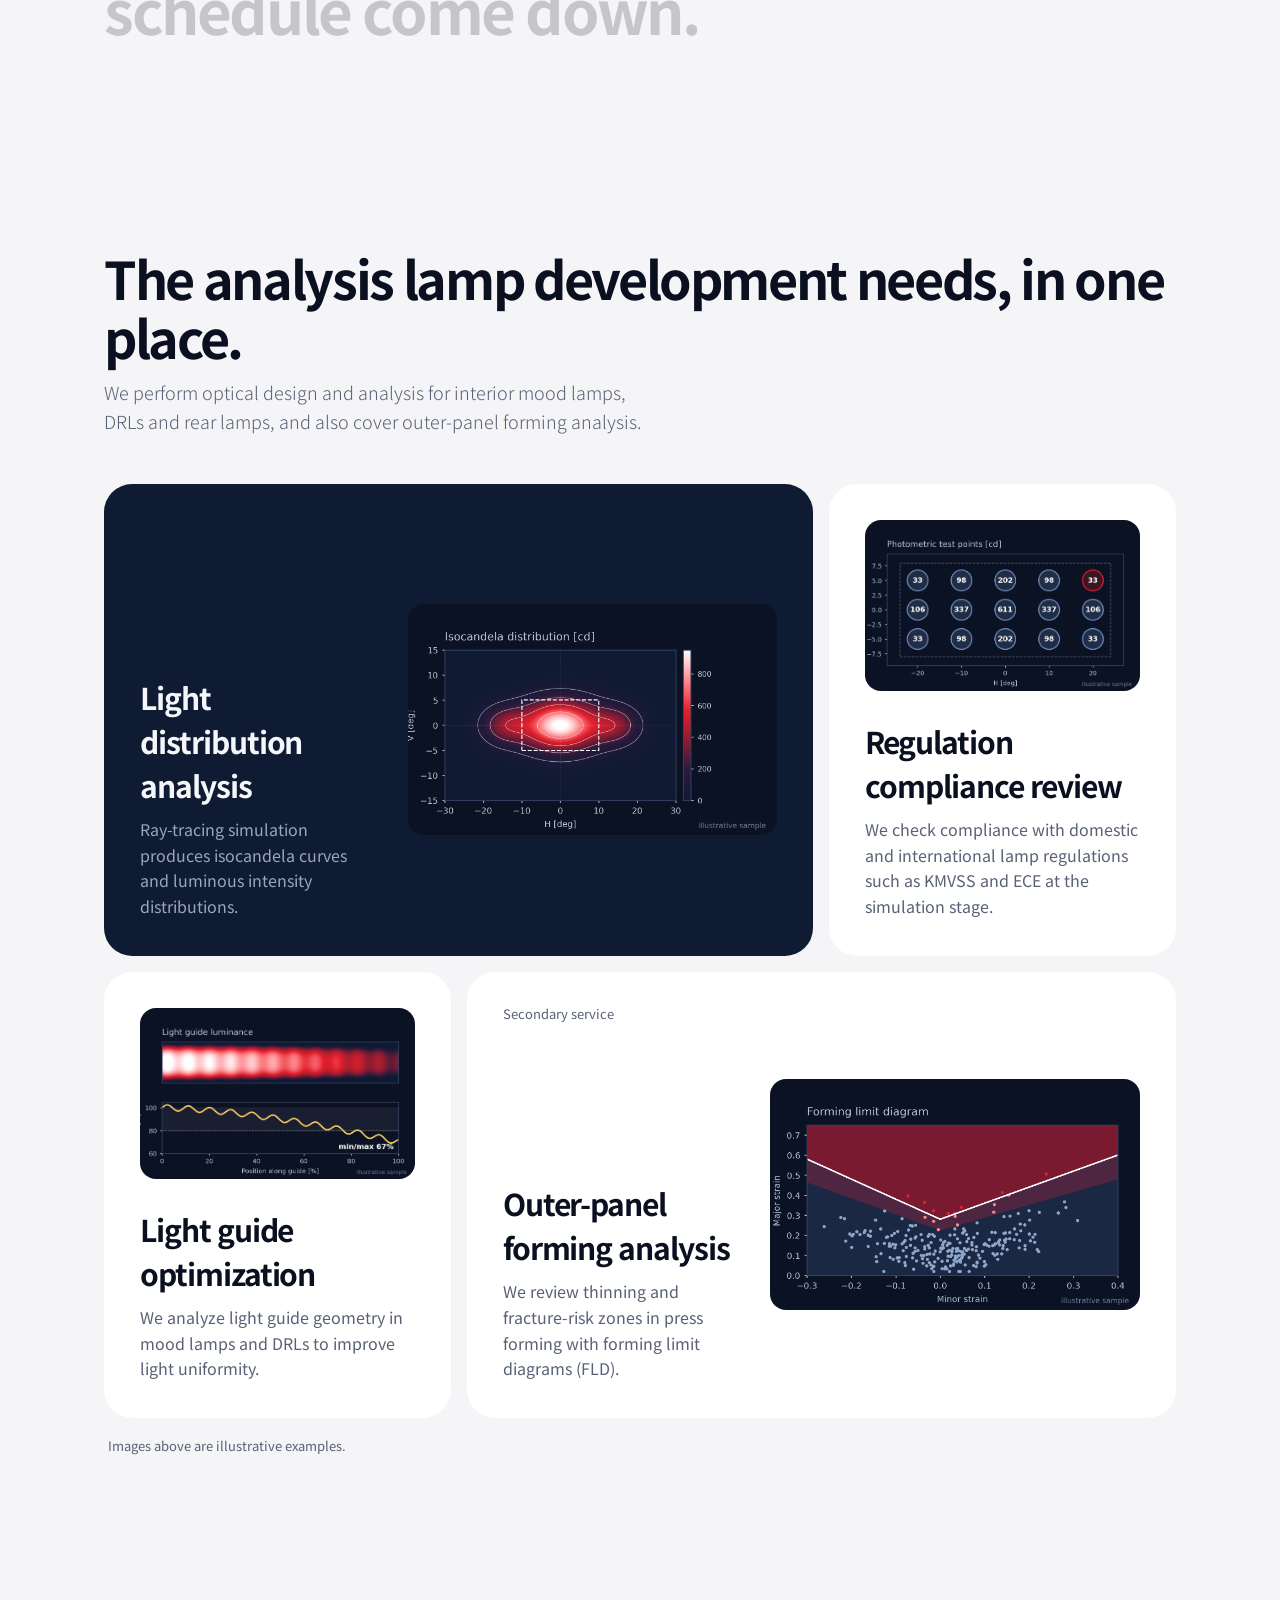
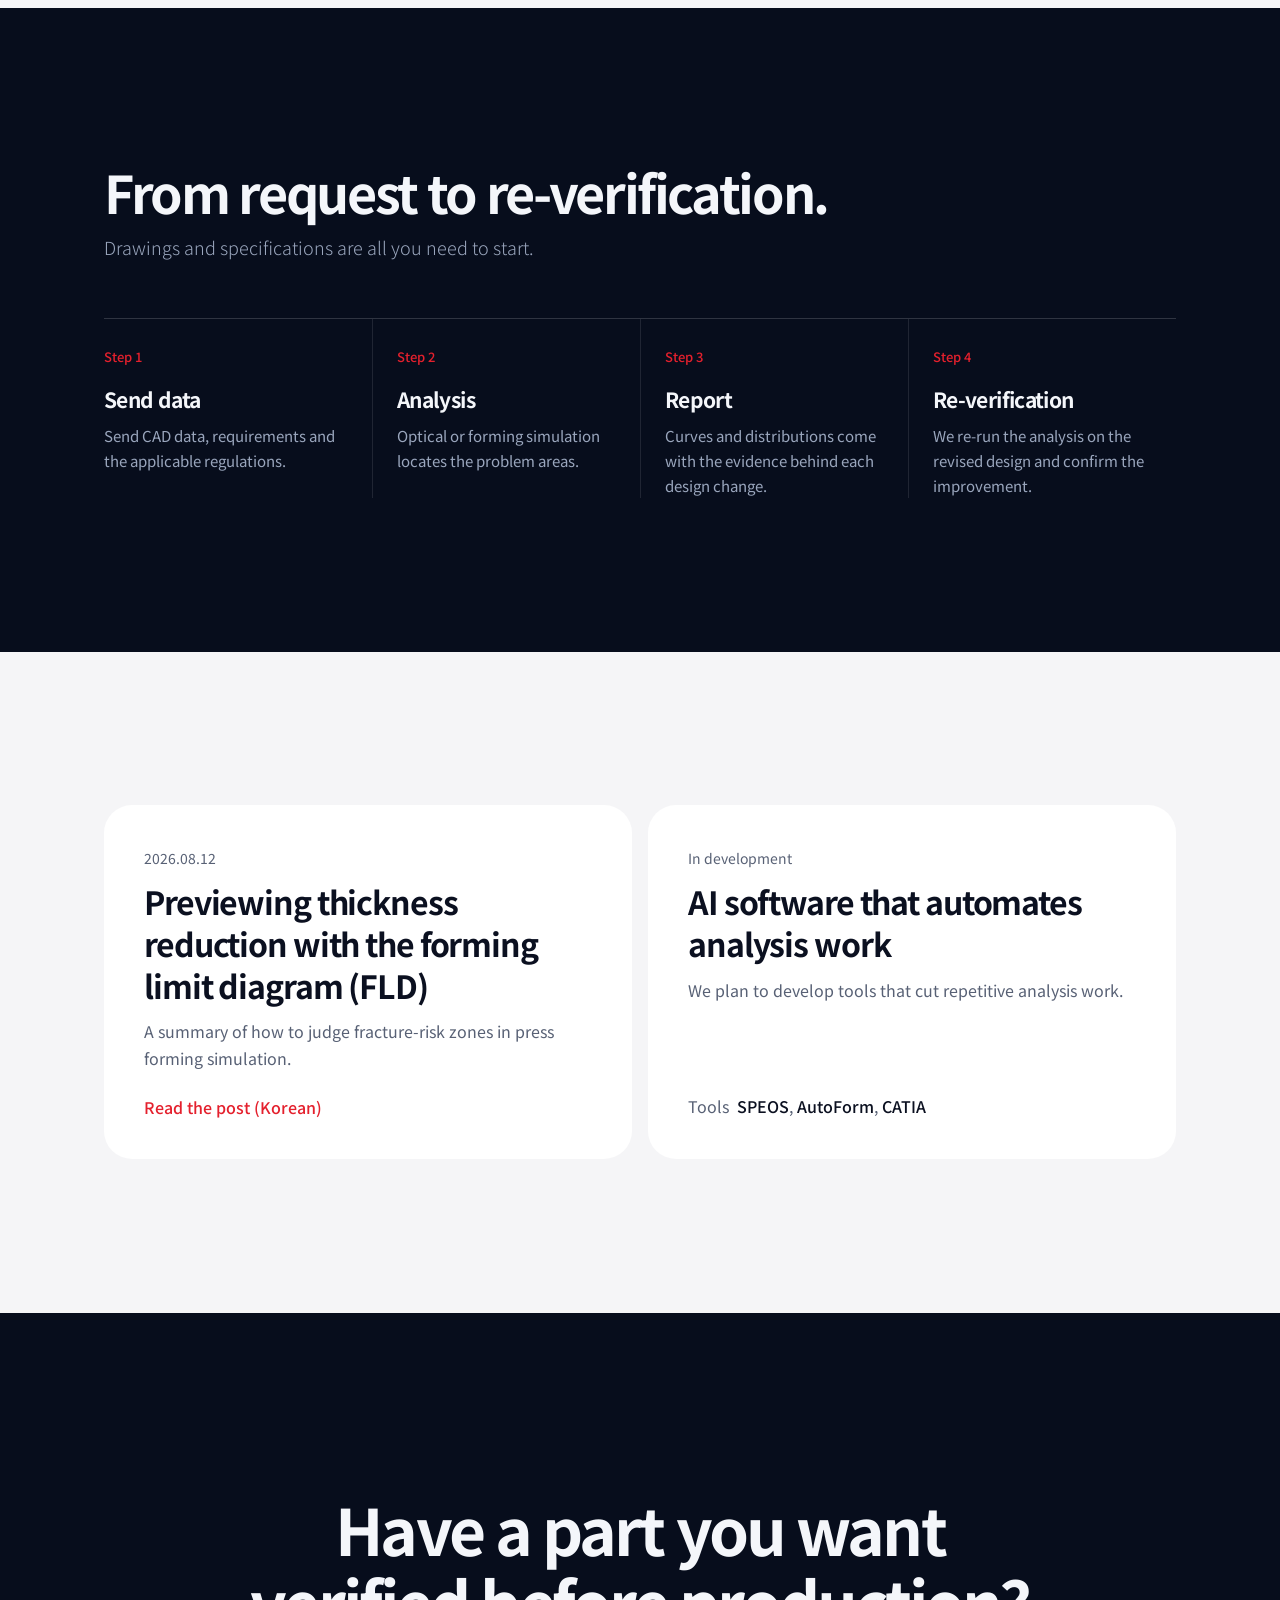
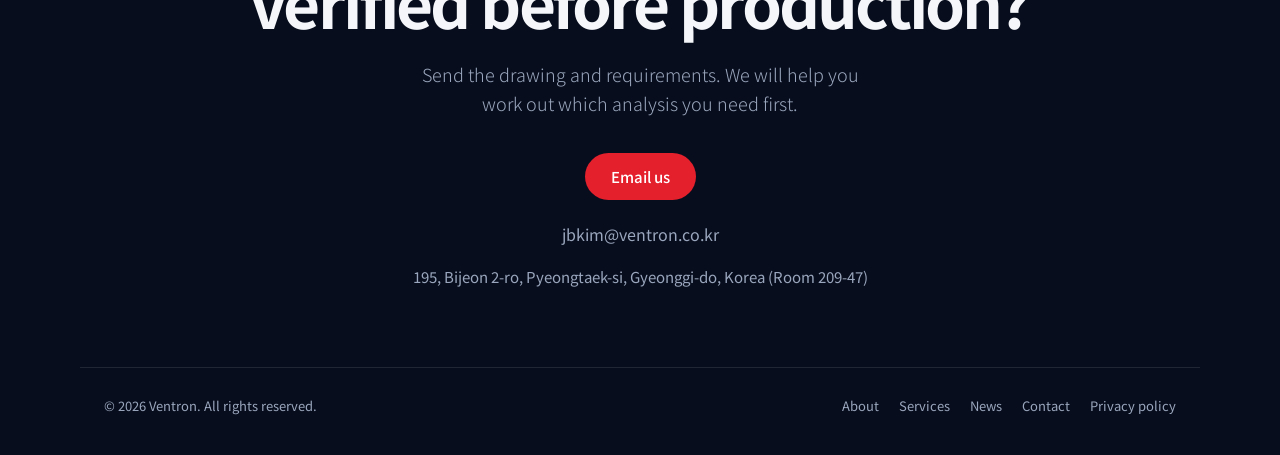
==== commit 8db48f6f: "Add files via upload" ====
--- a/index.html
+++ b/index.html
@@ -1,156 +1,339 @@
 <!DOCTYPE html>
 <html lang="ko">
 <head>
-<meta charset="UTF-8">
-<meta name="viewport" content="width=device-width, initial-scale=1.0">
+<meta charset="utf-8">
+<meta name="viewport" content="width=device-width, initial-scale=1, viewport-fit=cover">
 <title>벤트론 | Ventron — 자동차 램프 광학설계 및 해석</title>
 <meta name="description" content="벤트론은 자동차 램프 광학설계 및 해석을 중심으로, 외판 금형성형해석까지 다루는 엔지니어링 해석 기업입니다.">
-<link rel="stylesheet" href="style.css">
+<link rel="preconnect" href="https://fonts.googleapis.com">
+<link rel="preconnect" href="https://fonts.gstatic.com" crossorigin>
+<link href="https://fonts.googleapis.com/css2?family=Noto+Sans+KR:wght@300;400;500;700&display=swap" rel="stylesheet">
+<style>
+:root{
+  --navy:#070d1c;--navy2:#0f1a33;--red:#e4202d;--on-navy:#f4f6fa;--on-navy-mute:#9aa6bd;
+  --s-bg:#f5f5f7;--s-tile:#ffffff;--s-ink:#0b1020;--s-mute:#586175;--s-line:#d9dce3;
+  box-sizing:border-box;padding-top:env(safe-area-inset-top,0px);padding-bottom:env(safe-area-inset-bottom,0px);
+  background:var(--navy);color-scheme:light;
+}
+@media (prefers-color-scheme:dark){:root:not([data-theme="light"]){--s-bg:#0a101f;--s-tile:#111a30;--s-ink:#f2f4f8;--s-mute:#97a2b8;--s-line:#25304a;color-scheme:dark}}
+:root[data-theme="dark"]{--s-bg:#0a101f;--s-tile:#111a30;--s-ink:#f2f4f8;--s-mute:#97a2b8;--s-line:#25304a;color-scheme:dark}
+html{scroll-padding-top:calc(64px + env(safe-area-inset-top,0px));scroll-behavior:smooth}
+*{box-sizing:border-box}
+body{margin:0;background:var(--s-bg);font-family:"Noto Sans KR",-apple-system,"Apple SD Gothic Neo","Malgun Gothic",sans-serif;color:var(--s-ink);word-break:keep-all;-webkit-font-smoothing:antialiased}
+body::before{content:"";position:fixed;inset:0 0 auto;height:env(safe-area-inset-top,0px);background:var(--navy);z-index:30}
+a{color:inherit;text-decoration:none}
+a:focus-visible,button:focus-visible{outline:2px solid var(--red);outline-offset:3px;border-radius:6px}
+.wrap{max-width:1120px;margin:0 auto;padding:0 24px}
+h1,h2,h3,p{margin:0}
+h1,h2{font-weight:700;letter-spacing:-.045em;line-height:1.14}
+
+/* header */
+header{position:sticky;top:env(safe-area-inset-top,0px);z-index:20;background:rgba(7,13,28,.78);backdrop-filter:saturate(180%) blur(16px);-webkit-backdrop-filter:saturate(180%) blur(16px);border-bottom:1px solid rgba(255,255,255,.08)}
+header .wrap{display:flex;align-items:center;justify-content:space-between;height:56px}
+.logo{color:var(--on-navy);font-weight:700;letter-spacing:.32em;font-size:15px}
+nav{display:flex;gap:28px;align-items:center}
+nav a{color:var(--on-navy-mute);font-size:13px;transition:color .2s}
+nav a:hover{color:var(--on-navy)}
+nav a.cta{color:var(--on-navy);background:rgba(255,255,255,.12);padding:6px 14px;border-radius:99px}
+nav .lang{background:none;border:1px solid rgba(255,255,255,.28);color:var(--on-navy);border-radius:99px;padding:5px 12px;font:500 12px "Noto Sans KR",sans-serif;cursor:pointer;transition:background .2s}
+nav .lang:hover{background:rgba(255,255,255,.1)}
+@media(max-width:640px){nav{gap:14px}}
+
+/* hero */
+.hero{background:var(--navy);color:var(--on-navy);text-align:center;padding:96px 0 0;overflow:hidden}
+.hero h1{font-size:clamp(38px,7.2vw,84px);font-weight:700}
+.hero p.sub{max-width:560px;margin:26px auto 0;font-size:clamp(16px,2vw,20px);line-height:1.6;color:var(--on-navy-mute);font-weight:300}
+.btns{display:flex;gap:14px;justify-content:center;margin-top:36px;flex-wrap:wrap}
+.btn{display:inline-block;padding:13px 26px;border-radius:99px;font-size:15px;font-weight:500;transition:transform .2s,background .2s}
+.btn.p{background:var(--red);color:#fff}.btn.p:hover{background:#c91a26}
+.btn.g{color:var(--on-navy);border:1px solid rgba(255,255,255,.28)}.btn.g:hover{background:rgba(255,255,255,.08)}
+.stage{margin-top:24px;width:100%;max-width:1200px;margin-inline:auto}
+.stage svg{display:block;width:100%;height:auto;overflow:visible}
+.ig{stroke-dasharray:1;stroke-dashoffset:1;animation:draw 1.7s cubic-bezier(.3,.6,.2,1) .35s forwards}
+.ray{fill:none;stroke:url(#g);stroke-width:1.2;stroke-dasharray:1;stroke-dashoffset:1;animation:draw 1.8s cubic-bezier(.2,.7,.2,1) forwards;animation-delay:calc(.5s + var(--d))}
+.bar{opacity:0;animation:glow 1.2s ease-out .1s forwards}
+@keyframes draw{to{stroke-dashoffset:0}}
+@keyframes glow{to{opacity:1}}
+@media(prefers-reduced-motion:reduce){.ig{animation:none;stroke-dashoffset:0}.ray{animation:none;stroke-dashoffset:0}.bar{animation:none;opacity:1}html{scroll-behavior:auto}}
+
+/* statement */
+.statement{padding:clamp(96px,16vw,200px) 0}
+.fill{font-size:clamp(28px,5vw,60px);font-weight:700;letter-spacing:-.04em;line-height:1.3;max-width:900px}
+.js .fill span{opacity:.2;transition:opacity .35s}
+.js .fill span.on{opacity:1}
+
+/* services */
+.services{padding:0 0 clamp(80px,12vw,160px)}
+.sec-title{font-size:clamp(30px,4.6vw,52px);margin-bottom:12px}
+.sec-lead{color:var(--s-mute);font-size:18px;line-height:1.6;max-width:560px;font-weight:300}
+.bento{display:grid;grid-template-columns:repeat(6,1fr);gap:16px;margin-top:48px}
+.tile{background:var(--s-tile);border-radius:28px;padding:36px;min-height:300px;display:flex;flex-direction:column;justify-content:flex-end;position:relative;overflow:hidden}
+.tile h3{font-size:clamp(22px,2.6vw,30px);letter-spacing:-.035em;font-weight:700;margin-bottom:10px}
+.tile p{color:var(--s-mute);font-size:16px;line-height:1.6;max-width:420px}
+.tile.w4{grid-column:span 4}.tile.w2{grid-column:span 2}
+.tile.dark{background:var(--navy2);color:var(--on-navy)}.tile.dark p{color:var(--on-navy-mute)}
+.tile svg{position:absolute;right:-40px;top:-30px;width:70%;opacity:.9}
+.tile .note{position:absolute;top:32px;left:36px;font-size:13px;color:var(--s-mute)}
+@media(max-width:820px){.tile.w4,.tile.w2{grid-column:span 6}.tile{min-height:240px;padding:28px}.tile .note{left:28px}}
+
+.tile svg.fld{left:auto;right:28px;top:28px;width:40%;opacity:1;filter:drop-shadow(0 18px 30px rgba(0,0,0,.18))}
+@media(max-width:820px){.tile svg.fld{width:52%;right:24px;top:56px}.tile.w4:last-child{min-height:340px}}
+
+.tile.w2{min-height:350px}.tile.dark p{max-width:330px}
+.tile.w2 svg{left:32px;right:auto;top:32px;width:calc(100% - 64px);opacity:1}
+@media(max-width:820px){.tile.w2{min-height:300px}.tile.w2 svg{left:28px;top:28px;width:min(260px,calc(100% - 56px))}}
+.logo{display:flex;align-items:center;gap:10px}.mi{height:26px;width:auto;border-radius:4px;display:block}
+.tile{min-height:0;justify-content:flex-start}.tile.w2{min-height:0;gap:28px}
+.tile.w4{flex-direction:row;align-items:center;gap:40px}.tile.w4 .tx{flex:1}
+img.viz{display:block;width:100%;height:auto;border-radius:16px}.tile.w4 img.viz{flex:0 0 58%;width:58%}
+.tile .tx{margin-top:auto}.tile.w2 .tx{margin-top:0}
+.cap{margin:18px 4px 0;color:var(--s-mute);font-size:13px}
+.fl{display:flex;gap:20px;flex-wrap:wrap}
+@media(max-width:820px){.tile.w4{flex-direction:column;align-items:stretch;gap:24px}.tile.w4 img.viz{flex:none;width:100%;order:-1}.tile .note{position:static;order:-2}}
+@media(max-width:640px){header .wrap{padding:0 16px}.logo span{display:none}nav{gap:12px!important}nav a{font-size:12px}nav a.cta{padding:5px 10px}}
+/* process */
+.process{background:var(--navy);color:var(--on-navy);padding:clamp(80px,12vw,160px) 0}
+.process .sec-lead{color:var(--on-navy-mute)}
+.steps{list-style:none;margin:56px 0 0;padding:0;display:grid;grid-template-columns:repeat(4,1fr);gap:0;border-top:1px solid rgba(255,255,255,.16)}
+.steps li{padding:28px 24px 0 0}
+.steps li+li{padding-left:24px;border-left:1px solid rgba(255,255,255,.1)}
+.steps b{display:block;font-size:13px;font-weight:500;color:var(--red);margin-bottom:18px}
+.steps h3{font-size:21px;letter-spacing:-.03em;margin-bottom:10px}
+.steps p{color:var(--on-navy-mute);font-size:15px;line-height:1.65}
+@media(max-width:820px){.steps{grid-template-columns:1fr}.steps li,.steps li+li{padding:24px 0;border-left:0;border-bottom:1px solid rgba(255,255,255,.1)}}
+
+/* news + ai */
+.more{padding:clamp(80px,12vw,160px) 0}
+.duo{display:grid;grid-template-columns:1fr 1fr;gap:16px}
+.card{background:var(--s-tile);border-radius:28px;padding:40px;min-height:320px;display:flex;flex-direction:column;justify-content:space-between}
+.card small{color:var(--s-mute);font-size:14px}
+.card h3{font-size:clamp(22px,2.8vw,32px);letter-spacing:-.035em;line-height:1.3;margin:12px 0}
+.card p{color:var(--s-mute);line-height:1.65;font-size:16px}
+.card a.more-l{color:var(--red);font-weight:500;margin-top:24px;display:inline-block}
+.tools{margin-top:28px;color:var(--s-mute);font-size:15px}.tools b{color:var(--s-ink);font-weight:500}
+@media(max-width:820px){.duo{grid-template-columns:1fr}.card{padding:28px;min-height:260px}}
+
+/* contact */
+.contact{background:var(--navy);color:var(--on-navy);text-align:center;padding:clamp(90px,14vw,180px) 0 80px}
+.contact h2{font-size:clamp(32px,5.4vw,64px)}
+.contact p.sub{margin:22px auto 0;max-width:480px;color:var(--on-navy-mute);font-size:18px;line-height:1.6;font-weight:300}
+.mail{display:inline-block;margin-top:22px;font-size:16px;color:var(--on-navy-mute)}.mail:hover{color:var(--on-navy)}
+.addr{margin-top:20px;color:var(--on-navy-mute);font-size:15px}
+footer{background:var(--navy);color:var(--on-navy-mute);font-size:13px;padding:0 0 40px;text-align:center}
+footer .wrap{border-top:1px solid rgba(255,255,255,.1);padding-top:28px;display:flex;justify-content:space-between;flex-wrap:wrap;gap:12px}
+footer a:hover{color:var(--on-navy)}
+</style>
 </head>
-<body class="intro-lock">
-
-<div class="introOverlay" id="introOverlay" role="button" aria-label="눌러서 건너뛰기">
-  <div class="introLogoWrap">
-    <img src="img/logo-hero-transparent.png" alt="Ventron">
-    <div class="loaderRow">
-      <div class="loaderBarTrack"><div class="loaderBarFill" id="loaderBarFill"></div></div>
-      <div class="loaderPct" id="loaderPct">0%</div>
-    </div>
-    <div class="introTag">AUTOMOTIVE LAMP OPTICS · STAMPING CAE</div>
-  </div>
-</div>
-
-<header class="site transparent" id="siteHeader">
-  <div class="nav">
-    <a href="index.html" class="logo"><img src="img/logo-icon.jpg" alt="Ventron 로고" class="mark-icon">VENTRON</a>
-    <button class="navtoggle" aria-label="메뉴 열기" onclick="this.classList.toggle('open');document.querySelector('.navlinks').classList.toggle('open');document.body.classList.toggle('menu-lock');window.scrollTo(0,0)">
-      <span></span><span></span><span></span>
-    </button>
-    <div class="navlinks">
-      <a href="index.html" class="active">홈</a>
+<body>
+<header>
+  <div class="wrap">
+    <a class="logo" href="index.html" aria-label="Ventron 홈"><img class="mi" src="img/logo-icon.jpg" alt="Ventron 로고"><span>VENTRON</span></a>
+    <nav aria-label="주요 메뉴">
       <a href="about.html">회사소개</a>
       <a href="business.html">사업분야</a>
       <a href="insights.html">소식</a>
-      <a href="contact.html">문의</a>
+      <a class="cta" href="contact.html">문의</a>
+      <button class="lang" type="button" aria-label="View in English">EN</button>
+    </nav>
+  </div>
+</header>
+
+<main id="top">
+<section class="hero">
+  <div class="wrap">
+    <h1>양산 전에,<br>빛을 먼저 검증합니다.</h1>
+    <p class="sub">자동차 램프 광학설계와 해석. 시제품 전에 시뮬레이션으로 문제를 찾아 개발 비용과 일정을 줄입니다.</p>
+    <div class="btns">
+      <a class="btn p" href="#contact">문의하기</a>
+      <a class="btn g" href="#services">사업분야 보기</a>
     </div>
   </div>
-</header>
-
-<main>
-  <section class="megahero">
-    <div class="wrap">
-      <span class="eyebrow">AUTOMOTIVE LAMP OPTICS</span>
-      <h1>배광부터 법규 대응까지,<br>양산 전에 해석으로 검증합니다</h1>
-      <p class="sub">자동차 부품사·개발팀을 위해 인테리어 무드램프, DRL, 리어램프의 광학설계·해석을 수행합니다. 시제품 전에 시뮬레이션으로 문제를 찾아, 개발 비용과 일정을 줄입니다.</p>
-      <div class="ctas">
-        <a href="business.html" class="btn btn-primary">사업분야 보기 <span class="btn-arrow">→</span></a>
-        <a href="contact.html" class="btn btn-ghost">문의하기</a>
-      </div>
+  <div class="stage" aria-hidden="true">
+    <!-- IMAGE SLOT: 실제 램프 렌더/해석 이미지로 교체할 때 이 svg 전체를 <img>로 바꾸면 됩니다 -->
+    <svg viewBox="0 0 1200 560" xmlns="http://www.w3.org/2000/svg" id="rays">
+      <defs>
+        <linearGradient id="hz" x1="0" y1="0" x2="1" y2="0"><stop offset="0" stop-color="#b80f1b"/><stop offset=".3" stop-color="#ff3b47"/><stop offset=".5" stop-color="#ffc2c6"/><stop offset=".7" stop-color="#ff3b47"/><stop offset="1" stop-color="#b80f1b"/></linearGradient>
+        <radialGradient id="amb" cx=".5" cy=".5" r=".5"><stop offset="0" stop-color="#e4202d" stop-opacity=".34"/><stop offset="1" stop-color="#e4202d" stop-opacity="0"/></radialGradient>
+        <filter id="f40" filterUnits="userSpaceOnUse" x="-500" y="-300" width="2200" height="1200"><feGaussianBlur stdDeviation="36"/></filter>
+        <filter id="f14" filterUnits="userSpaceOnUse" x="-500" y="-300" width="2200" height="1200"><feGaussianBlur stdDeviation="13"/></filter>
+        <filter id="f4" filterUnits="userSpaceOnUse" x="-500" y="-300" width="2200" height="1200"><feGaussianBlur stdDeviation="3"/></filter>
+      </defs>
+      <ellipse cx="600" cy="300" rx="760" ry="250" fill="url(#amb)"/>
+      <path d="M170 478Q600 520 1030 478" fill="none" stroke="#e4202d" stroke-width="46" stroke-linecap="round" filter="url(#f40)" opacity=".28"/>
+      <path d="M300 482Q600 504 900 482" fill="none" stroke="#ff5a64" stroke-width="6" stroke-linecap="round" filter="url(#f14)" opacity=".35"/>
+      <g class="bar">
+        <path d="M110 300Q600 215 1090 300" fill="none" stroke="#e4202d" stroke-width="130" stroke-linecap="round" filter="url(#f40)" opacity=".55"/>
+        <path d="M170 352Q600 282 1030 352" fill="none" stroke="#ff3b47" stroke-width="22" stroke-linecap="round" filter="url(#f14)" opacity=".55"/>
+        <path d="M110 300Q600 215 1090 300" fill="none" stroke="#ff3b47" stroke-width="44" stroke-linecap="round" filter="url(#f14)" opacity=".85"/>
+        <ellipse cx="600" cy="258" rx="640" ry="2.4" fill="#fff" opacity=".55" filter="url(#f4)"/>
+        <ellipse cx="600" cy="258" rx="280" ry="16" fill="#ff6a73" opacity=".3" filter="url(#f14)"/>
+      </g>
+      <path class="ig" pathLength="1" d="M170 352Q600 282 1030 352" fill="none" stroke="url(#hz)" stroke-width="4" stroke-linecap="round" opacity=".75"/>
+      <path class="ig" pathLength="1" d="M110 300Q600 215 1090 300" fill="none" stroke="url(#hz)" stroke-width="13" stroke-linecap="round"/>
+      <path class="ig" pathLength="1" d="M110 300Q600 215 1090 300" fill="none" stroke="#fff" stroke-width="3" stroke-linecap="round" opacity=".92"/>
+    </svg>
+  </div>
+</section>
+
+<section class="statement">
+  <div class="wrap"><p class="fill">시제품을 만들기 전에, 시뮬레이션으로 문제를 먼저 찾습니다. 그래서 개발 비용과 일정이 줄어듭니다.</p></div>
+</section>
+
+<section class="services" id="services">
+  <div class="wrap">
+    <h2 class="sec-title">램프 개발에 필요한 해석을 한곳에서.</h2>
+    <p class="sec-lead">인테리어 무드램프, DRL, 리어램프의 광학설계·해석을 수행하고, 외판 성형해석까지 다룹니다.</p>
+    <div class="bento">
+      <article class="tile w4 dark">
+        <div class="tx"><h3>배광 패턴 해석</h3><p>광선추적 시뮬레이션으로 등광도 곡선과 광도 분포를 산출합니다.</p></div>
+        <img class="viz" src="img/analysis-isocandela.png" alt="등광도 분포 해석 결과 예시" width="1280" height="800" loading="lazy">
+      </article>
+      <article class="tile w2">
+        <img class="viz" src="img/analysis-photometry.png" alt="법규 측정점 광도 검토 예시" width="1280" height="800" loading="lazy">
+        <div class="tx"><h3>법규 대응 검토</h3><p>KMVSS, ECE 등 국내외 램프 법규 기준 충족 여부를 시뮬레이션 단계에서 확인합니다.</p></div>
+      </article>
+      <article class="tile w2">
+        <img class="viz" src="img/analysis-lightguide.png" alt="라이트가이드 휘도 균일도 예시" width="1280" height="800" loading="lazy">
+        <div class="tx"><h3>라이트가이드 최적화</h3><p>무드램프·DRL의 라이트가이드 형상을 해석해 광 균일도를 개선합니다.</p></div>
+      </article>
+      <article class="tile w4">
+        <span class="note">보조 사업</span>
+        <div class="tx"><h3>외판 성형해석</h3><p>프레스 성형 시 두께 감소와 파단 위험 구간을 성형한계도(FLD)로 검토합니다.</p></div>
+        <img class="viz" src="img/analysis-fld.png" alt="성형한계도 해석 결과 예시" width="1280" height="800" loading="lazy">
+      </article>
     </div>
-    <div class="scrollcue"><span class="line"></span>SCROLL</div>
-  </section>
-
-  <div class="marquee">
-    <div class="track">
-      <span>SPEOS OPTICAL CAE</span><span>AUTOFORM STAMPING CAE</span><span>CATIA</span><span>배광해석</span><span>성형해석</span><span>라이트가이드 최적화</span><span>CLAUDE 기반 해석 자동화 (개발 예정)</span>
-      <span>SPEOS OPTICAL CAE</span><span>AUTOFORM STAMPING CAE</span><span>CATIA</span><span>배광해석</span><span>성형해석</span><span>라이트가이드 최적화</span><span>CLAUDE 기반 해석 자동화 (개발 예정)</span>
+    <p class="cap">※ 위 이미지는 이해를 돕기 위한 예시입니다.</p>
+  </div>
+</section>
+
+<section class="process" id="process">
+  <div class="wrap">
+    <h2 class="sec-title">의뢰부터 재검증까지.</h2>
+    <p class="sec-lead">도면과 사양만 있으면 시작할 수 있습니다.</p>
+    <ol class="steps">
+      <li><b>1단계</b><h3>자료 전달</h3><p>CAD 데이터와 요구 사양, 적용할 법규 기준을 보내주세요.</p></li>
+      <li><b>2단계</b><h3>해석 수행</h3><p>광학 또는 성형 시뮬레이션으로 문제 구간을 찾습니다.</p></li>
+      <li><b>3단계</b><h3>결과 보고</h3><p>곡선과 분포에 설계 변경으로 이어질 근거를 담아 전달합니다.</p></li>
+      <li><b>4단계</b><h3>재검증</h3><p>변경안을 반영해 다시 해석하고 개선 여부를 확인합니다.</p></li>
+    </ol>
+  </div>
+</section>
+
+<section class="more" id="news">
+  <div class="wrap">
+    <div class="duo">
+      <article class="card">
+        <div>
+          <small>2026.08.12</small>
+          <h3>성형한계도(FLD)로 두께 감소를 미리 보는 법</h3>
+          <p>프레스 성형 시뮬레이션에서 파단 위험 구간을 판단하는 기준을 정리합니다.</p>
+        </div>
+        <a class="more-l" href="posts/01-fld-thickness-check.html">글 읽기</a>
+      </article>
+      <article class="card">
+        <div>
+          <small>개발 예정</small>
+          <h3>해석 업무를 자동화하는 AI 소프트웨어</h3>
+          <p>반복되는 해석 작업을 줄이는 도구를 개발할 예정입니다.</p>
+        </div>
+        <p class="tools">사용 도구&nbsp; <b>SPEOS</b>, <b>AutoForm</b>, <b>CATIA</b></p>
+      </article>
     </div>
   </div>
-
-  <section class="tight" style="padding: 0;">
-    <div class="showcase">
-      <div class="showcard reveal">
-        <span class="num">01</span>
-        <div>
-          <h3>배광 패턴 해석</h3>
-          <p>광선추적 시뮬레이션으로 등광도 곡선과 광도 분포를 산출합니다.</p>
-        </div>
-      </div>
-      <div class="showcard reveal">
-        <span class="num">02</span>
-        <div>
-          <h3>법규 대응 검토</h3>
-          <p>국내외 램프 법규 기준(KMVSS, ECE 등) 충족 여부를 시뮬레이션 단계에서 확인합니다.</p>
-        </div>
-      </div>
-      <div class="showcard reveal">
-        <span class="num">03</span>
-        <div>
-          <h3>라이트가이드 최적화</h3>
-          <p>무드램프·DRL의 라이트가이드 형상을 해석해 광 균일도를 개선합니다.</p>
-        </div>
-      </div>
-      <div class="showcard reveal">
-        <span class="num">04</span>
-        <div>
-          <h3>외판 성형해석 (보조)</h3>
-          <p>프레스 성형 시 두께 감소·파단 위험 구간을 성형한계도(FLD)로 검토합니다.</p>
-        </div>
-      </div>
-    </div>
-  </section>
-
-  <section class="statement">
-    <div class="wrap reveal">
-      <span class="eyebrow">OUR APPROACH</span>
-      <h2>등광도 곡선 하나에도<br><strong>설계 변경으로 이어질 근거</strong>를 담습니다.</h2>
-    </div>
-  </section>
-
-  <section class="tight">
-    <div class="wrap">
-      <span class="eyebrow">LATEST</span>
-      <div class="postlist newsstrip reveal" style="margin-top:28px;">
-        <a class="postrow" href="posts/01-fld-thickness-check.html">
-          <span class="postdate">2026.08.12</span>
-          <div class="postmain">
-            <h3>성형한계도(FLD)로 두께 감소를 미리 보는 법</h3>
-            <p>프레스 성형 시뮬레이션에서 파단 위험 구간을 판단하는 기준을 정리합니다.</p>
-          </div>
-          <span class="postarrow">읽기 →</span>
-        </a>
-      </div>
-    </div>
-  </section>
+</section>
+
+<section class="contact" id="contact">
+  <div class="wrap">
+    <h2>양산 전에 확인하고 싶은<br>부품이 있나요?</h2>
+    <p class="sub">도면과 요구 사양을 보내주세요. 어떤 해석이 필요한지부터 함께 정리해 드립니다.</p>
+    <div class="btns"><a class="btn p" href="mailto:jbkim@ventron.co.kr">메일로 문의하기</a></div>
+    <a class="mail" href="mailto:jbkim@ventron.co.kr">jbkim@ventron.co.kr</a>
+    <p class="addr">경기도 평택시 비전2로 195, 209-47호</p>
+  </div>
+</section>
 </main>
 
-<footer class="site">
-  <div class="wrap footupper">
-    <div class="footcol">
-      <a href="index.html" class="logo"><img src="img/logo-icon.jpg" alt="Ventron 로고" class="mark-icon">VENTRON</a>
-      <p class="brandline">자동차 램프 광학설계 및 해석 · 외판 금형성형해석을 수행하는 엔지니어링 해석 기업입니다.</p>
-      <div class="footsocial" style="margin-top:16px;">
-        <a href="mailto:jbkim@ventron.co.kr" aria-label="이메일">@</a>
-      </div>
-    </div>
-    <div class="footcol">
-      <span class="tag">MENU</span>
-      <ul>
-        <li><a href="index.html">홈</a></li>
-        <li><a href="about.html">회사소개</a></li>
-        <li><a href="business.html">사업분야</a></li>
-        <li><a href="insights.html">소식</a></li>
-        <li><a href="contact.html">문의</a></li>
-      </ul>
-    </div>
-    <div class="footcol">
-      <span class="tag">CONTACT</span>
-      <ul>
-        <li><a href="mailto:jbkim@ventron.co.kr">jbkim@ventron.co.kr</a></li>
-        <li style="color:var(--text-dim); font-size:14px;">경기도 평택시 비전2로 195, 209-47호</li>
-        <li><a href="contact.html">문의하기 →</a></li>
-      </ul>
-    </div>
-  </div>
-  <div class="wrap footbottom">
-    <span>© 2026 Ventron. All rights reserved. · <a href="privacy/index.html">개인정보처리방침</a></span>
-    <div class="toolbadges">
-      <span>SPEOS</span><span>AutoForm</span><span>CATIA</span>
-    </div>
+<footer>
+  <div class="wrap">
+    <span>© 2026 Ventron. All rights reserved.</span>
+    <span class="fl"><a href="about.html">회사소개</a><a href="business.html">사업분야</a><a href="insights.html">소식</a><a href="contact.html">문의</a><a href="privacy/index.html">개인정보처리방침</a></span>
   </div>
 </footer>
 
-<script src="script.js" defer></script>
-
+<script>
+document.documentElement.classList.add('js');
+// 스크롤 문장 채움 효과 + 한국어/영어 전환
+(function(){
+  var el=document.querySelector('.fill'),sp=[];
+  var reduce=matchMedia('(prefers-reduced-motion: reduce)').matches;
+  function update(){
+    var r=el.getBoundingClientRect(),p=reduce?1:(innerHeight*0.88-r.top)/(innerHeight*0.55);
+    p=Math.max(0,Math.min(1,p));
+    for(var i=0;i<sp.length;i++)sp[i].classList.toggle('on',i/sp.length<p||p>=1);
+  }
+  function build(t){
+    el.innerHTML=t.trim().split(/\s+/).map(function(w){return '<span>'+w+'</span>'}).join(' ');
+    sp=el.querySelectorAll('span');update();
+  }
+  addEventListener('scroll',update,{passive:true});addEventListener('resize',update);
+  var fillKo=el.textContent.trim();
+  var fillEn='We find problems in simulation before a prototype is built. That is how development cost and schedule come down.';
+  var D=[
+    ['회사소개','About'],['사업분야','Services'],['※ 위 이미지는 이해를 돕기 위한 예시입니다.','Images above are illustrative examples.'],['진행 방식','Process'],['소식','News'],['문의','Contact'],
+    ['양산 전에, 빛을 먼저 검증합니다.','Verify the light<br>before mass production.'],
+    ['자동차 램프 광학설계와 해석. 시제품 전에 시뮬레이션으로 문제를 찾아 개발 비용과 일정을 줄입니다.','Optical design and analysis for automotive lamps. We find problems by simulation before prototypes, cutting development cost and schedule.'],
+    ['문의하기','Contact us'],['사업분야 보기','View services'],
+    ['램프 개발에 필요한 해석을 한곳에서.','The analysis lamp development needs, in one place.'],
+    ['인테리어 무드램프, DRL, 리어램프의 광학설계·해석을 수행하고, 외판 성형해석까지 다룹니다.','We perform optical design and analysis for interior mood lamps, DRLs and rear lamps, and also cover outer-panel forming analysis.'],
+    ['배광 패턴 해석','Light distribution analysis'],
+    ['광선추적 시뮬레이션으로 등광도 곡선과 광도 분포를 산출합니다.','Ray-tracing simulation produces isocandela curves and luminous intensity distributions.'],
+    ['법규 대응 검토','Regulation compliance review'],
+    ['KMVSS, ECE 등 국내외 램프 법규 기준 충족 여부를 시뮬레이션 단계에서 확인합니다.','We check compliance with domestic and international lamp regulations such as KMVSS and ECE at the simulation stage.'],
+    ['라이트가이드 최적화','Light guide optimization'],
+    ['무드램프·DRL의 라이트가이드 형상을 해석해 광 균일도를 개선합니다.','We analyze light guide geometry in mood lamps and DRLs to improve light uniformity.'],
+    ['보조 사업','Secondary service'],['외판 성형해석','Outer-panel forming analysis'],
+    ['프레스 성형 시 두께 감소와 파단 위험 구간을 성형한계도(FLD)로 검토합니다.','We review thinning and fracture-risk zones in press forming with forming limit diagrams (FLD).'],
+    ['의뢰부터 재검증까지.','From request to re-verification.'],
+    ['도면과 사양만 있으면 시작할 수 있습니다.','Drawings and specifications are all you need to start.'],
+    ['1단계','Step 1'],['2단계','Step 2'],['3단계','Step 3'],['4단계','Step 4'],
+    ['자료 전달','Send data'],['CAD 데이터와 요구 사양, 적용할 법규 기준을 보내주세요.','Send CAD data, requirements and the applicable regulations.'],
+    ['해석 수행','Analysis'],['광학 또는 성형 시뮬레이션으로 문제 구간을 찾습니다.','Optical or forming simulation locates the problem areas.'],
+    ['결과 보고','Report'],['곡선과 분포에 설계 변경으로 이어질 근거를 담아 전달합니다.','Curves and distributions come with the evidence behind each design change.'],
+    ['재검증','Re-verification'],['변경안을 반영해 다시 해석하고 개선 여부를 확인합니다.','We re-run the analysis on the revised design and confirm the improvement.'],
+    ['성형한계도(FLD)로 두께 감소를 미리 보는 법','Previewing thickness reduction with the forming limit diagram (FLD)'],
+    ['프레스 성형 시뮬레이션에서 파단 위험 구간을 판단하는 기준을 정리합니다.','A summary of how to judge fracture-risk zones in press forming simulation.'],
+    ['글 읽기','Read the post (Korean)'],
+    ['개발 예정','In development'],['해석 업무를 자동화하는 AI 소프트웨어','AI software that automates analysis work'],
+    ['반복되는 해석 작업을 줄이는 도구를 개발할 예정입니다.','We plan to develop tools that cut repetitive analysis work.'],
+    ['사용 도구 SPEOS, AutoForm, CATIA','Tools&nbsp; <b>SPEOS</b>, <b>AutoForm</b>, <b>CATIA</b>'],
+    ['양산 전에 확인하고 싶은 부품이 있나요?','Have a part you want<br>verified before production?'],['메일로 문의하기','Email us'],
+    ['도면과 요구 사양을 보내주세요. 어떤 해석이 필요한지부터 함께 정리해 드립니다.','Send the drawing and requirements. We will help you work out which analysis you need first.'],
+    ['경기도 평택시 비전2로 195, 209-47호','195, Bijeon 2-ro, Pyeongtaek-si, Gyeonggi-do, Korea (Room 209-47)'],
+    ['개인정보처리방침','Privacy policy']
+  ];
+  var norm=function(t){return t.replace(/\s+/g,'')},map={},nodes=[];
+  D.forEach(function(d){map[norm(d[0])]=d[1]});
+  document.querySelectorAll('h1,h2,h3,p,small,a,span,b').forEach(function(n){
+    if(n.closest('.fill'))return;
+    var k=norm(n.textContent);
+    if(map[k]!==undefined){n.dataset.ko=n.innerHTML;nodes.push([n,map[k]])}
+  });
+  var btn=document.querySelector('.lang');
+  function set(l){
+    nodes.forEach(function(x){x[0].innerHTML=l==='en'?x[1]:x[0].dataset.ko});
+    build(l==='en'?fillEn:fillKo);
+    document.documentElement.lang=l;
+    document.title=l==='en'?'Ventron | Optical design and analysis for automotive lamps':'벤트론 | Ventron — 자동차 램프 광학설계 및 해석';
+    btn.textContent=l==='en'?'KO':'EN';
+    btn.setAttribute('aria-label',l==='en'?'한국어로 보기':'View in English');
+    try{localStorage.setItem('lang',l)}catch(e){}
+  }
+  var cur='ko';
+  try{cur=localStorage.getItem('lang')||((navigator.language||'').slice(0,2)==='en'?'en':'ko')}catch(e){}
+  build(fillKo);
+  if(cur==='en')set('en');
+  btn.addEventListener('click',function(){cur=cur==='en'?'ko':'en';set(cur)});
+})();
+</script>
 </body>
 </html>
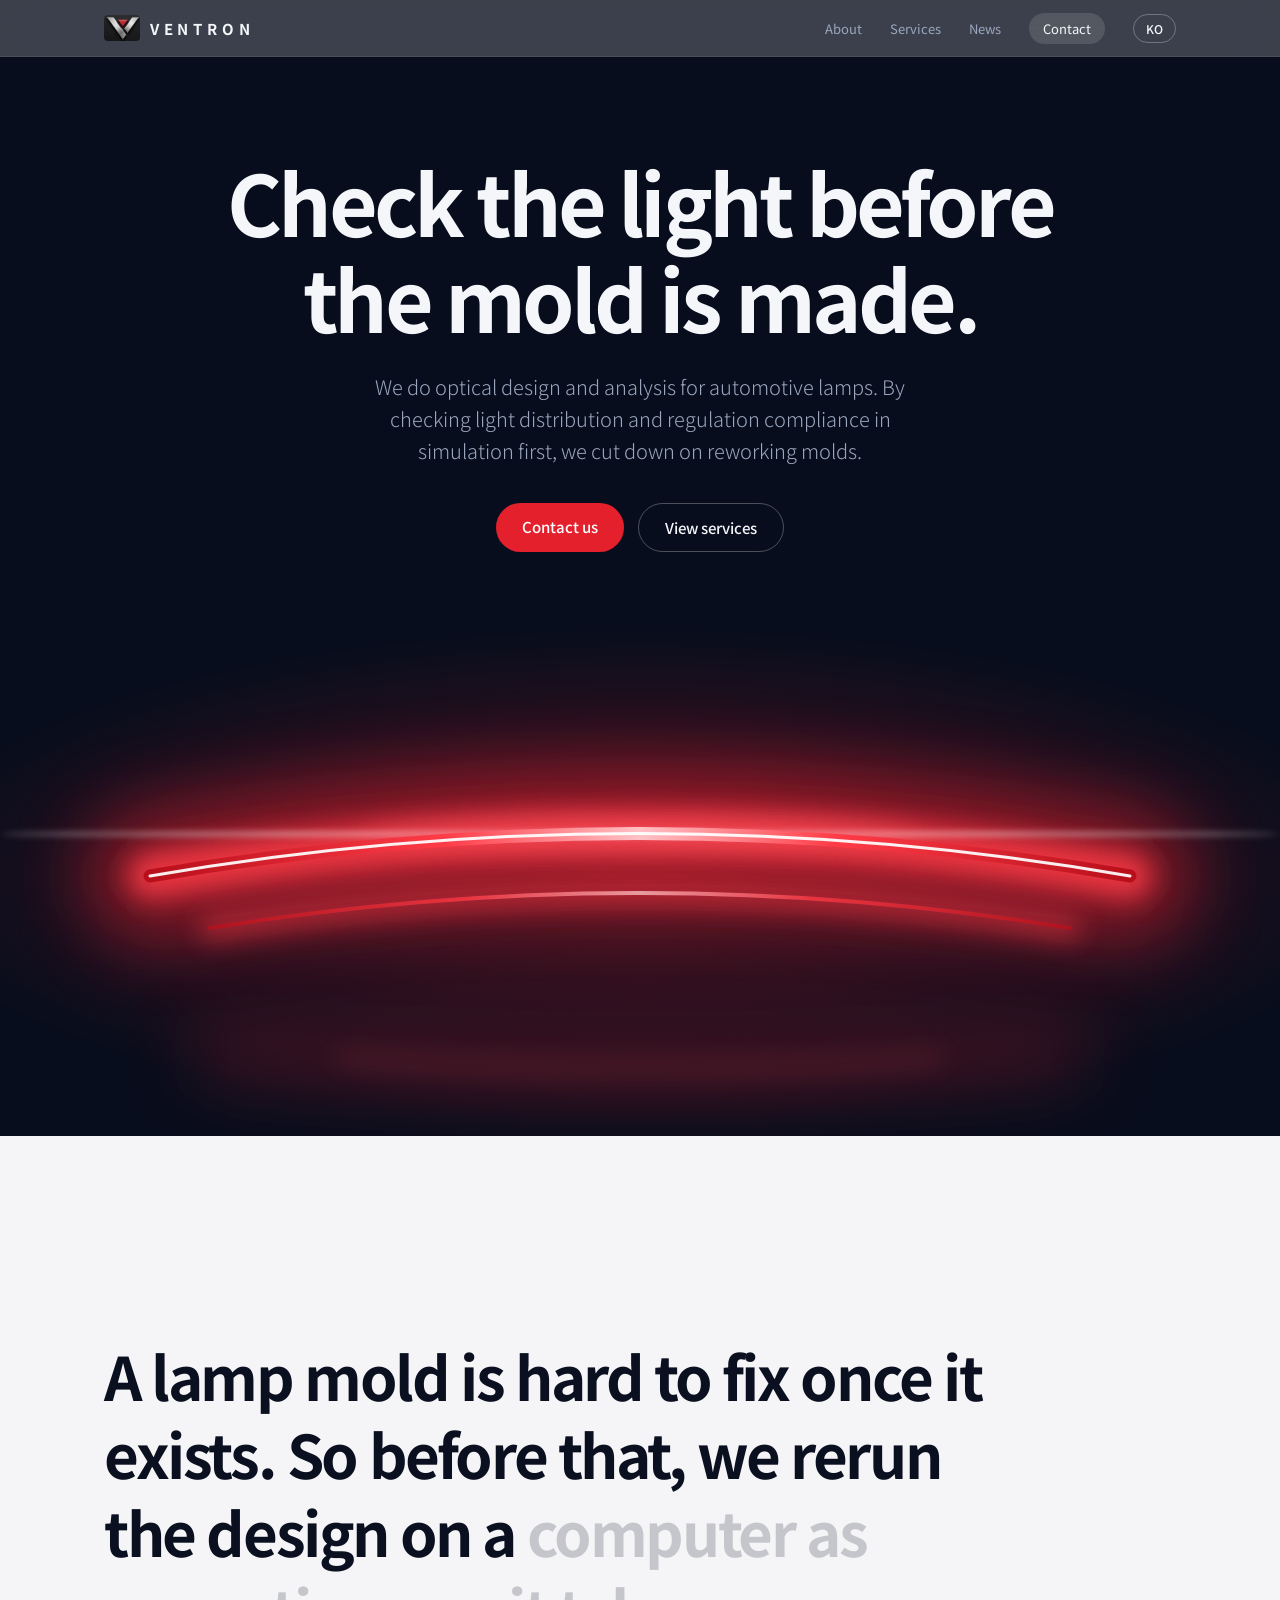
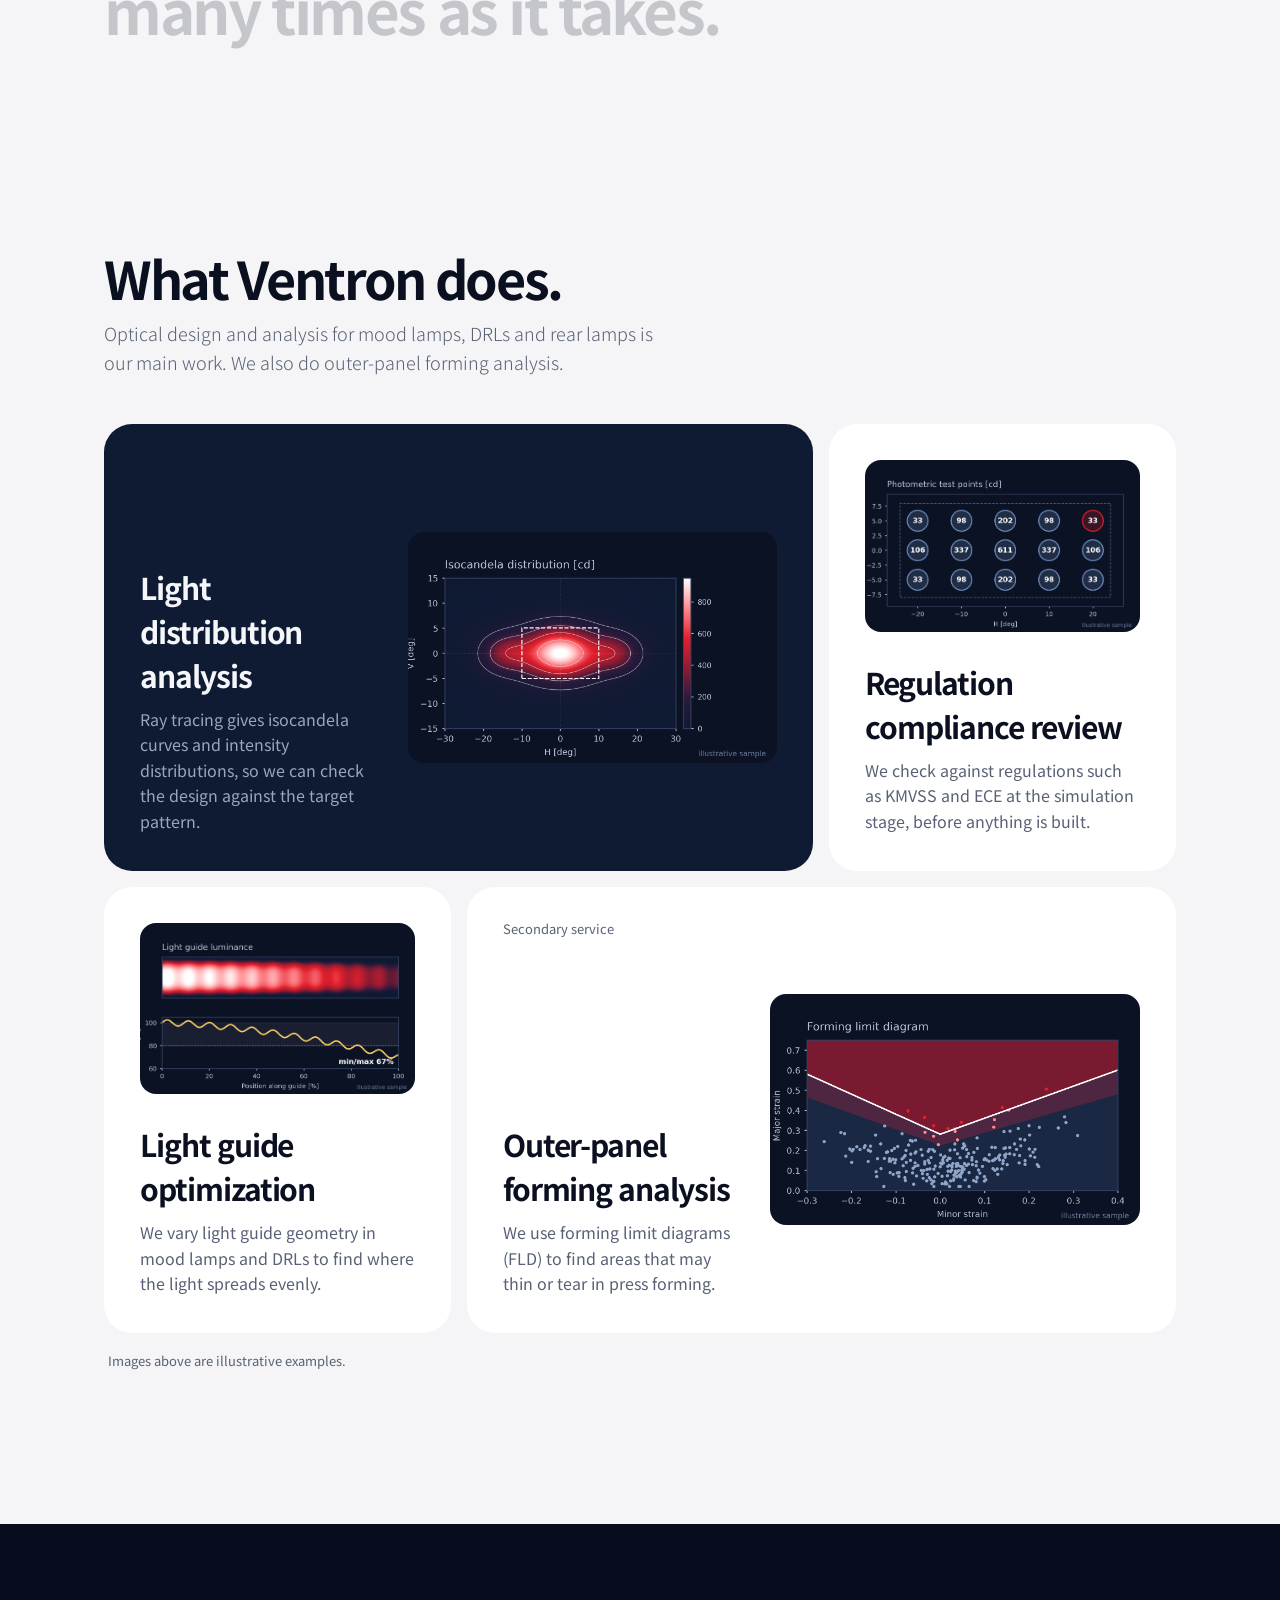
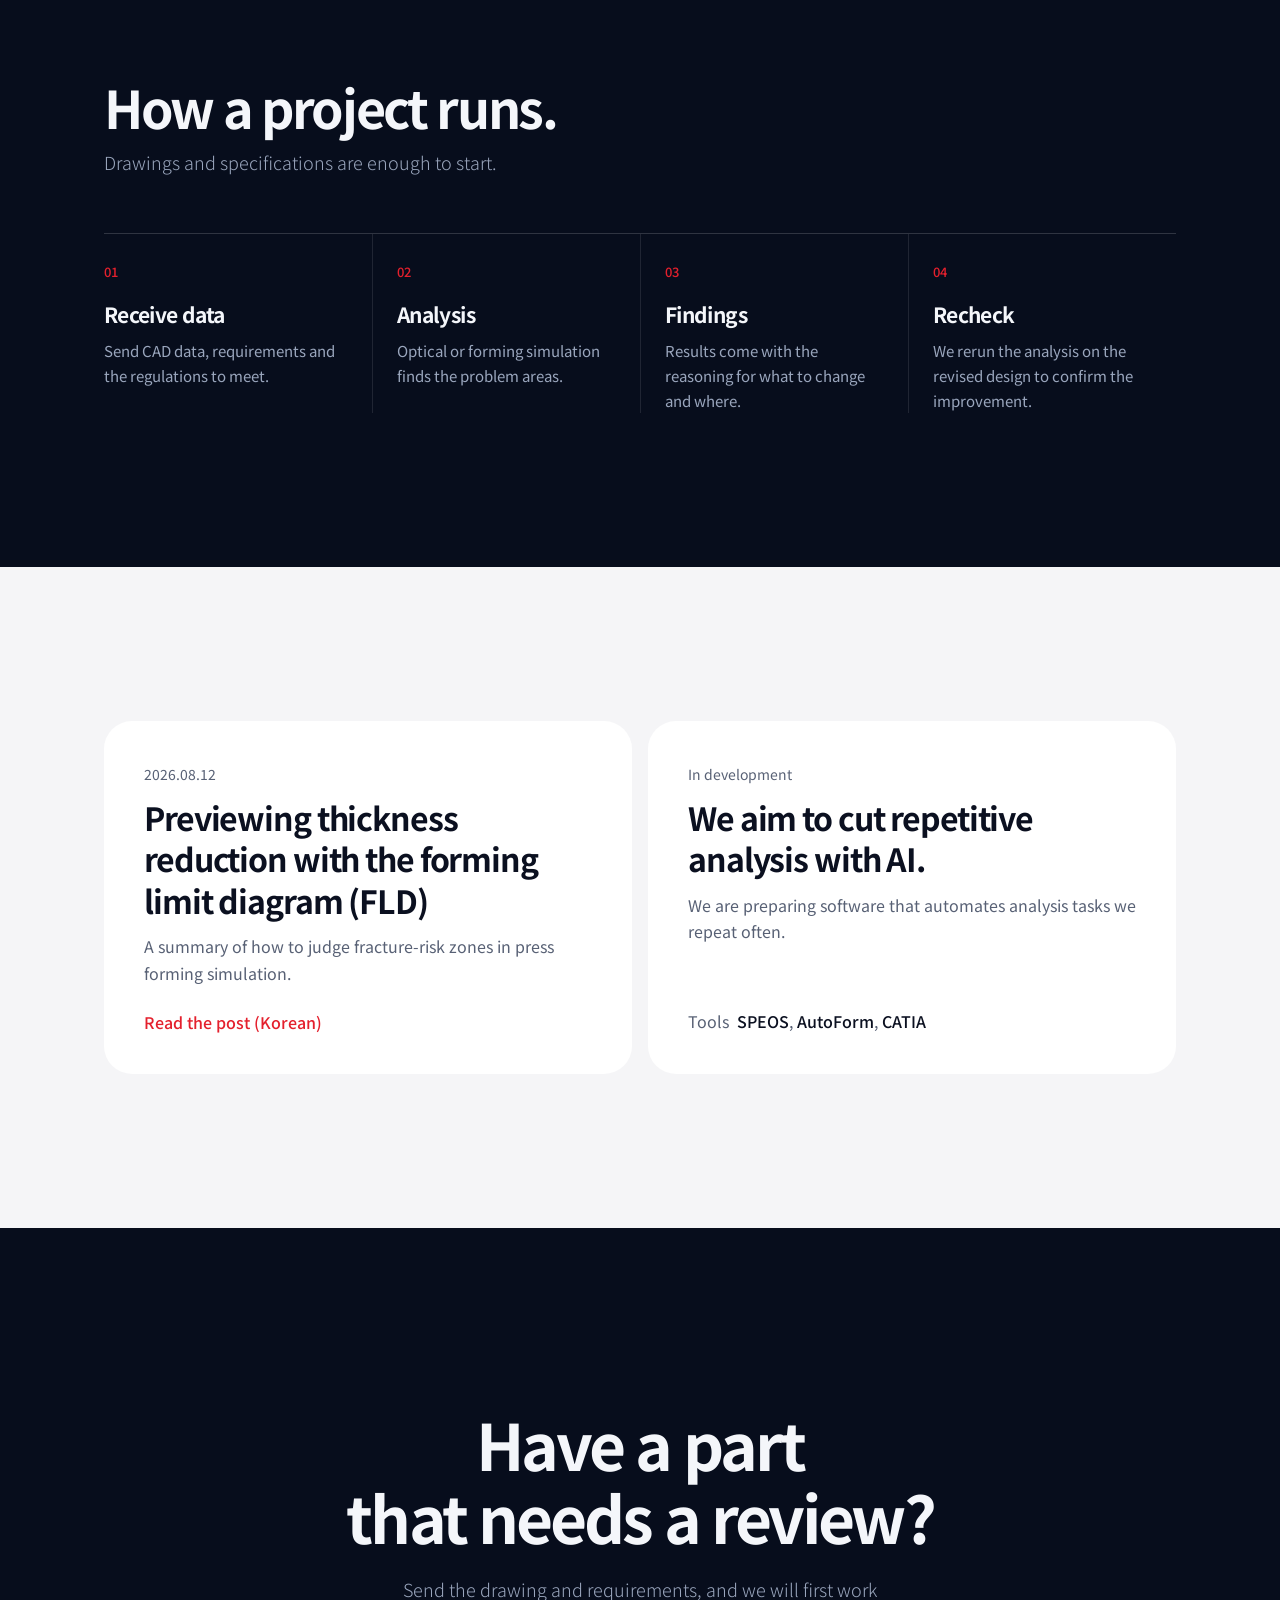
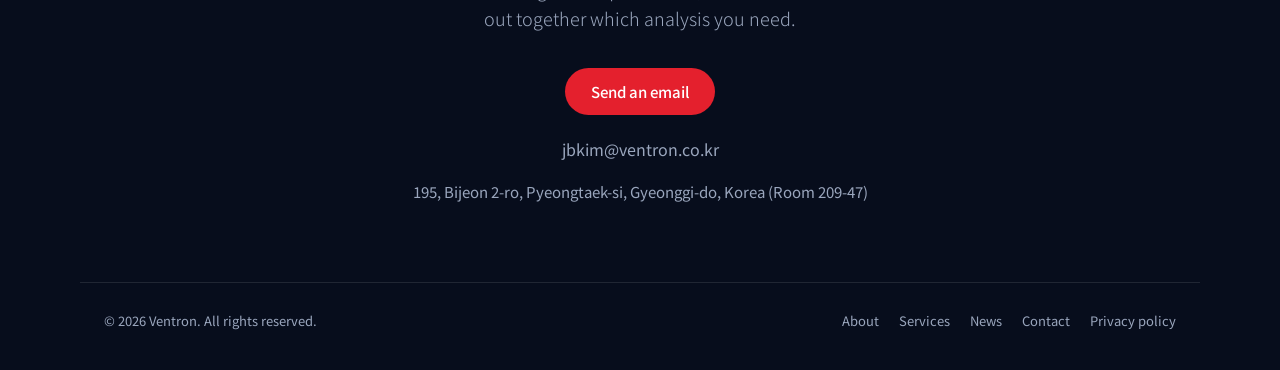
==== commit 086e92b3: "Add files via upload" ====
--- a/index.html
+++ b/index.html
@@ -8,6 +8,7 @@
 <link rel="preconnect" href="https://fonts.googleapis.com">
 <link rel="preconnect" href="https://fonts.gstatic.com" crossorigin>
 <link href="https://fonts.googleapis.com/css2?family=Noto+Sans+KR:wght@300;400;500;700&display=swap" rel="stylesheet">
+<script>(function(){try{var f=/[?&#]intro/.test(location.href);if((f||!sessionStorage.getItem('vi'))&&!matchMedia('(prefers-reduced-motion: reduce)').matches)document.documentElement.classList.add('intro')}catch(e){}})();</script>
 <style>
 :root{
   --navy:#070d1c;--navy2:#0f1a33;--red:#e4202d;--on-navy:#f4f6fa;--on-navy-mute:#9aa6bd;
@@ -91,6 +92,25 @@
 .fl{display:flex;gap:20px;flex-wrap:wrap}
 @media(max-width:820px){.tile.w4{flex-direction:column;align-items:stretch;gap:24px}.tile.w4 img.viz{flex:none;width:100%;order:-1}.tile .note{position:static;order:-2}}
 @media(max-width:640px){header .wrap{padding:0 16px}.logo span{display:none}nav{gap:12px!important}nav a{font-size:12px}nav a.cta{padding:5px 10px}}
+#intro{display:none;position:fixed;inset:0;z-index:100;background:var(--navy);place-items:center;transition:transform 1.05s cubic-bezier(.76,0,.2,1);cursor:pointer}
+html.intro #intro{display:grid}html.intro,html.intro body{overflow:hidden}
+#intro.out{transform:translateY(-100%)}
+#intro .lg{position:relative;width:min(330px,62vw);opacity:0;transform:scale(.94);animation:lgin 1.2s cubic-bezier(.2,.7,.2,1) .55s forwards}
+#intro .lg img{display:block;width:100%;height:auto}
+#intro .lg i{position:absolute;inset:0;-webkit-mask:url(img/logo-hero-transparent.png) center/contain no-repeat;mask:url(img/logo-hero-transparent.png) center/contain no-repeat;background:linear-gradient(105deg,transparent 38%,rgba(255,255,255,.95) 50%,transparent 62%) 140% 0/260% 100% no-repeat;animation:shine 1.3s ease 1.25s forwards}
+#intro .ib{position:absolute;left:50%;top:50%;height:2px;width:0;background:linear-gradient(90deg,transparent,#ff3b47 30%,#fff 50%,#ff3b47 70%,transparent);box-shadow:0 0 26px 5px rgba(228,32,45,.65);transform:translate(-50%,-50%);animation:ibar 1.25s cubic-bezier(.3,.6,.2,1) .1s forwards}
+@keyframes lgin{to{opacity:1;transform:none}}
+@keyframes shine{to{background-position:-40% 0}}
+@keyframes ibar{0%{width:0;opacity:1}65%{width:min(760px,92vw);opacity:1}100%{width:min(760px,92vw);opacity:0}}
+html.intro .ig,html.intro .bar{animation-play-state:paused}
+header{transition:opacity .9s ease .3s}html.intro header{opacity:0}
+.hero h1,.hero .sub,.hero .btns{transition:opacity 1s ease,transform 1.1s cubic-bezier(.2,.7,.2,1)}
+.hero .sub{transition-delay:.14s}.hero .btns{transition-delay:.28s}
+html.intro .hero h1,html.intro .hero .sub,html.intro .hero .btns{opacity:0;transform:translateY(30px)}
+.js .rv{transition:opacity .9s ease,transform 1s cubic-bezier(.2,.7,.2,1)}
+.js .rv:not(.in){opacity:0;transform:translateY(34px)}
+.tile img.viz{transition:transform .9s cubic-bezier(.2,.7,.2,1)}.tile:hover img.viz{transform:scale(1.03)}
+@media(prefers-reduced-motion:reduce){#intro{display:none!important}.js .rv:not(.in){opacity:1;transform:none}}
 /* process */
 .process{background:var(--navy);color:var(--on-navy);padding:clamp(80px,12vw,160px) 0}
 .process .sec-lead{color:var(--on-navy-mute)}
@@ -125,6 +145,7 @@
 </style>
 </head>
 <body>
+<div id="intro" aria-hidden="true"><div class="ib"></div><div class="lg"><img src="img/logo-hero-transparent.png" alt=""><i></i></div></div>
 <header>
   <div class="wrap">
     <a class="logo" href="index.html" aria-label="Ventron 홈"><img class="mi" src="img/logo-icon.jpg" alt="Ventron 로고"><span>VENTRON</span></a>
@@ -141,8 +162,8 @@
 <main id="top">
 <section class="hero">
   <div class="wrap">
-    <h1>양산 전에,<br>빛을 먼저 검증합니다.</h1>
-    <p class="sub">자동차 램프 광학설계와 해석. 시제품 전에 시뮬레이션으로 문제를 찾아 개발 비용과 일정을 줄입니다.</p>
+    <h1>금형을 만들기 전에,<br>빛부터 확인합니다.</h1>
+    <p class="sub">자동차 램프의 광학설계와 해석을 합니다. 배광과 법규 적합 여부를 시뮬레이션으로 먼저 확인해서, 금형을 다시 파는 일을 줄입니다.</p>
     <div class="btns">
       <a class="btn p" href="#contact">문의하기</a>
       <a class="btn g" href="#services">사업분야 보기</a>
@@ -176,29 +197,29 @@
 </section>
 
 <section class="statement">
-  <div class="wrap"><p class="fill">시제품을 만들기 전에, 시뮬레이션으로 문제를 먼저 찾습니다. 그래서 개발 비용과 일정이 줄어듭니다.</p></div>
+  <div class="wrap"><p class="fill">램프 금형은 한 번 나오면 고치기 어렵습니다. 그래서 그 전에, 컴퓨터 안에서 몇 번이고 다시 해봅니다.</p></div>
 </section>
 
 <section class="services" id="services">
   <div class="wrap">
-    <h2 class="sec-title">램프 개발에 필요한 해석을 한곳에서.</h2>
-    <p class="sec-lead">인테리어 무드램프, DRL, 리어램프의 광학설계·해석을 수행하고, 외판 성형해석까지 다룹니다.</p>
+    <h2 class="sec-title">벤트론이 하는 일.</h2>
+    <p class="sec-lead">무드램프, DRL, 리어램프의 광학설계와 해석이 주 업무이고, 외판 성형해석도 함께 합니다.</p>
     <div class="bento">
       <article class="tile w4 dark">
-        <div class="tx"><h3>배광 패턴 해석</h3><p>광선추적 시뮬레이션으로 등광도 곡선과 광도 분포를 산출합니다.</p></div>
+        <div class="tx"><h3>배광 패턴 해석</h3><p>광선추적으로 등광도 곡선과 광도 분포를 뽑아, 설계가 목표 배광에 맞는지 확인합니다.</p></div>
         <img class="viz" src="img/analysis-isocandela.png" alt="등광도 분포 해석 결과 예시" width="1280" height="800" loading="lazy">
       </article>
       <article class="tile w2">
         <img class="viz" src="img/analysis-photometry.png" alt="법규 측정점 광도 검토 예시" width="1280" height="800" loading="lazy">
-        <div class="tx"><h3>법규 대응 검토</h3><p>KMVSS, ECE 등 국내외 램프 법규 기준 충족 여부를 시뮬레이션 단계에서 확인합니다.</p></div>
+        <div class="tx"><h3>법규 대응 검토</h3><p>KMVSS, ECE 같은 법규 기준을 만족하는지 시뮬레이션 단계에서 미리 봅니다.</p></div>
       </article>
       <article class="tile w2">
         <img class="viz" src="img/analysis-lightguide.png" alt="라이트가이드 휘도 균일도 예시" width="1280" height="800" loading="lazy">
-        <div class="tx"><h3>라이트가이드 최적화</h3><p>무드램프·DRL의 라이트가이드 형상을 해석해 광 균일도를 개선합니다.</p></div>
+        <div class="tx"><h3>라이트가이드 최적화</h3><p>무드램프·DRL의 라이트가이드 형상을 바꿔가며 빛이 고르게 퍼지는 조건을 찾습니다.</p></div>
       </article>
       <article class="tile w4">
         <span class="note">보조 사업</span>
-        <div class="tx"><h3>외판 성형해석</h3><p>프레스 성형 시 두께 감소와 파단 위험 구간을 성형한계도(FLD)로 검토합니다.</p></div>
+        <div class="tx"><h3>외판 성형해석</h3><p>프레스 성형에서 얇아지거나 찢어질 위험이 있는 구간을 성형한계도(FLD)로 찾아냅니다.</p></div>
         <img class="viz" src="img/analysis-fld.png" alt="성형한계도 해석 결과 예시" width="1280" height="800" loading="lazy">
       </article>
     </div>
@@ -208,13 +229,13 @@
 
 <section class="process" id="process">
   <div class="wrap">
-    <h2 class="sec-title">의뢰부터 재검증까지.</h2>
-    <p class="sec-lead">도면과 사양만 있으면 시작할 수 있습니다.</p>
+    <h2 class="sec-title">일은 이렇게 진행됩니다.</h2>
+    <p class="sec-lead">도면과 사양만 있으면 됩니다.</p>
     <ol class="steps">
-      <li><b>1단계</b><h3>자료 전달</h3><p>CAD 데이터와 요구 사양, 적용할 법규 기준을 보내주세요.</p></li>
-      <li><b>2단계</b><h3>해석 수행</h3><p>광학 또는 성형 시뮬레이션으로 문제 구간을 찾습니다.</p></li>
-      <li><b>3단계</b><h3>결과 보고</h3><p>곡선과 분포에 설계 변경으로 이어질 근거를 담아 전달합니다.</p></li>
-      <li><b>4단계</b><h3>재검증</h3><p>변경안을 반영해 다시 해석하고 개선 여부를 확인합니다.</p></li>
+      <li><b>01</b><h3>자료 받기</h3><p>CAD 데이터, 요구 사양, 맞춰야 할 법규를 보내주세요.</p></li>
+      <li><b>02</b><h3>해석</h3><p>광학 또는 성형 시뮬레이션으로 문제가 되는 구간을 찾습니다.</p></li>
+      <li><b>03</b><h3>결과 정리</h3><p>해석 결과와 함께, 어디를 어떻게 바꾸면 되는지 근거를 드립니다.</p></li>
+      <li><b>04</b><h3>다시 확인</h3><p>바뀐 설계로 다시 해석해서 좋아졌는지 확인합니다.</p></li>
     </ol>
   </div>
 </section>
@@ -233,8 +254,8 @@
       <article class="card">
         <div>
           <small>개발 예정</small>
-          <h3>해석 업무를 자동화하는 AI 소프트웨어</h3>
-          <p>반복되는 해석 작업을 줄이는 도구를 개발할 예정입니다.</p>
+          <h3>반복되는 해석은 AI로 줄이려 합니다.</h3>
+          <p>자주 반복하는 해석 작업을 자동화하는 소프트웨어를 준비하고 있습니다.</p>
         </div>
         <p class="tools">사용 도구&nbsp; <b>SPEOS</b>, <b>AutoForm</b>, <b>CATIA</b></p>
       </article>
@@ -244,9 +265,9 @@
 
 <section class="contact" id="contact">
   <div class="wrap">
-    <h2>양산 전에 확인하고 싶은<br>부품이 있나요?</h2>
-    <p class="sub">도면과 요구 사양을 보내주세요. 어떤 해석이 필요한지부터 함께 정리해 드립니다.</p>
-    <div class="btns"><a class="btn p" href="mailto:jbkim@ventron.co.kr">메일로 문의하기</a></div>
+    <h2>검토가 필요한<br>부품이 있으신가요?</h2>
+    <p class="sub">도면과 요구 사양을 보내주시면, 어떤 해석이 필요한지부터 같이 정리해 드립니다.</p>
+    <div class="btns"><a class="btn p" href="mailto:jbkim@ventron.co.kr">메일 보내기</a></div>
     <a class="mail" href="mailto:jbkim@ventron.co.kr">jbkim@ventron.co.kr</a>
     <p class="addr">경기도 평택시 비전2로 195, 209-47호</p>
   </div>
@@ -262,6 +283,21 @@
 
 <script>
 document.documentElement.classList.add('js');
+// 인트로 + 스크롤 등장
+(function(){
+  var h=document.documentElement,it=document.getElementById('intro');
+  function done(){h.classList.remove('intro');try{sessionStorage.setItem('vi','1')}catch(e){}if(it)setTimeout(function(){it.style.display='none'},1200)}
+  if(h.classList.contains('intro')&&it){
+    var t1=setTimeout(function(){it.classList.add('out');done()},3000);
+    it.addEventListener('click',function(){clearTimeout(t1);it.classList.add('out');done()});
+  }
+  var els=document.querySelectorAll('.tile,.steps li,.card,.contact h2');
+  els.forEach(function(e,i){e.classList.add('rv');e.style.transitionDelay=(i%4)*90+'ms'});
+  if('IntersectionObserver' in window){
+    var io=new IntersectionObserver(function(a){a.forEach(function(x){if(x.isIntersecting){x.target.classList.add('in');io.unobserve(x.target)}})},{threshold:.12});
+    els.forEach(function(e){io.observe(e)});
+  }else els.forEach(function(e){e.classList.add('in')});
+})();
 // 스크롤 문장 채움 효과 + 한국어/영어 전환
 (function(){
   var el=document.querySelector('.fill'),sp=[];
@@ -277,37 +313,41 @@
   }
   addEventListener('scroll',update,{passive:true});addEventListener('resize',update);
   var fillKo=el.textContent.trim();
-  var fillEn='We find problems in simulation before a prototype is built. That is how development cost and schedule come down.';
+  var fillEn='A lamp mold is hard to fix once it exists. So before that, we rerun the design on a computer as many times as it takes.';
   var D=[
+    ['금형을 만들기 전에, 빛부터 확인합니다.','Check the light before<br>the mold is made.'],
+    ['자동차 램프의 광학설계와 해석을 합니다. 배광과 법규 적합 여부를 시뮬레이션으로 먼저 확인해서, 금형을 다시 파는 일을 줄입니다.','We do optical design and analysis for automotive lamps. By checking light distribution and regulation compliance in simulation first, we cut down on reworking molds.'],
+    ['벤트론이 하는 일.','What Ventron does.'],
+    ['무드램프, DRL, 리어램프의 광학설계와 해석이 주 업무이고, 외판 성형해석도 함께 합니다.','Optical design and analysis for mood lamps, DRLs and rear lamps is our main work. We also do outer-panel forming analysis.'],
+    ['광선추적으로 등광도 곡선과 광도 분포를 뽑아, 설계가 목표 배광에 맞는지 확인합니다.','Ray tracing gives isocandela curves and intensity distributions, so we can check the design against the target pattern.'],
+    ['KMVSS, ECE 같은 법규 기준을 만족하는지 시뮬레이션 단계에서 미리 봅니다.','We check against regulations such as KMVSS and ECE at the simulation stage, before anything is built.'],
+    ['무드램프·DRL의 라이트가이드 형상을 바꿔가며 빛이 고르게 퍼지는 조건을 찾습니다.','We vary light guide geometry in mood lamps and DRLs to find where the light spreads evenly.'],
+    ['프레스 성형에서 얇아지거나 찢어질 위험이 있는 구간을 성형한계도(FLD)로 찾아냅니다.','We use forming limit diagrams (FLD) to find areas that may thin or tear in press forming.'],
+    ['일은 이렇게 진행됩니다.','How a project runs.'],
+    ['도면과 사양만 있으면 됩니다.','Drawings and specifications are enough to start.'],
+    ['자료 받기','Receive data'],
+    ['CAD 데이터, 요구 사양, 맞춰야 할 법규를 보내주세요.','Send CAD data, requirements and the regulations to meet.'],
+    ['해석','Analysis'],
+    ['광학 또는 성형 시뮬레이션으로 문제가 되는 구간을 찾습니다.','Optical or forming simulation finds the problem areas.'],
+    ['결과 정리','Findings'],
+    ['해석 결과와 함께, 어디를 어떻게 바꾸면 되는지 근거를 드립니다.','Results come with the reasoning for what to change and where.'],
+    ['다시 확인','Recheck'],
+    ['바뀐 설계로 다시 해석해서 좋아졌는지 확인합니다.','We rerun the analysis on the revised design to confirm the improvement.'],
+    ['반복되는 해석은 AI로 줄이려 합니다.','We aim to cut repetitive analysis with AI.'],
+    ['자주 반복하는 해석 작업을 자동화하는 소프트웨어를 준비하고 있습니다.','We are preparing software that automates analysis tasks we repeat often.'],
+    ['검토가 필요한 부품이 있으신가요?','Have a part<br>that needs a review?'],
+    ['도면과 요구 사양을 보내주시면, 어떤 해석이 필요한지부터 같이 정리해 드립니다.','Send the drawing and requirements, and we will first work out together which analysis you need.'],
+    ['메일 보내기','Send an email'],
     ['회사소개','About'],['사업분야','Services'],['※ 위 이미지는 이해를 돕기 위한 예시입니다.','Images above are illustrative examples.'],['진행 방식','Process'],['소식','News'],['문의','Contact'],
-    ['양산 전에, 빛을 먼저 검증합니다.','Verify the light<br>before mass production.'],
-    ['자동차 램프 광학설계와 해석. 시제품 전에 시뮬레이션으로 문제를 찾아 개발 비용과 일정을 줄입니다.','Optical design and analysis for automotive lamps. We find problems by simulation before prototypes, cutting development cost and schedule.'],
     ['문의하기','Contact us'],['사업분야 보기','View services'],
-    ['램프 개발에 필요한 해석을 한곳에서.','The analysis lamp development needs, in one place.'],
-    ['인테리어 무드램프, DRL, 리어램프의 광학설계·해석을 수행하고, 외판 성형해석까지 다룹니다.','We perform optical design and analysis for interior mood lamps, DRLs and rear lamps, and also cover outer-panel forming analysis.'],
     ['배광 패턴 해석','Light distribution analysis'],
-    ['광선추적 시뮬레이션으로 등광도 곡선과 광도 분포를 산출합니다.','Ray-tracing simulation produces isocandela curves and luminous intensity distributions.'],
     ['법규 대응 검토','Regulation compliance review'],
-    ['KMVSS, ECE 등 국내외 램프 법규 기준 충족 여부를 시뮬레이션 단계에서 확인합니다.','We check compliance with domestic and international lamp regulations such as KMVSS and ECE at the simulation stage.'],
     ['라이트가이드 최적화','Light guide optimization'],
-    ['무드램프·DRL의 라이트가이드 형상을 해석해 광 균일도를 개선합니다.','We analyze light guide geometry in mood lamps and DRLs to improve light uniformity.'],
     ['보조 사업','Secondary service'],['외판 성형해석','Outer-panel forming analysis'],
-    ['프레스 성형 시 두께 감소와 파단 위험 구간을 성형한계도(FLD)로 검토합니다.','We review thinning and fracture-risk zones in press forming with forming limit diagrams (FLD).'],
-    ['의뢰부터 재검증까지.','From request to re-verification.'],
-    ['도면과 사양만 있으면 시작할 수 있습니다.','Drawings and specifications are all you need to start.'],
-    ['1단계','Step 1'],['2단계','Step 2'],['3단계','Step 3'],['4단계','Step 4'],
-    ['자료 전달','Send data'],['CAD 데이터와 요구 사양, 적용할 법규 기준을 보내주세요.','Send CAD data, requirements and the applicable regulations.'],
-    ['해석 수행','Analysis'],['광학 또는 성형 시뮬레이션으로 문제 구간을 찾습니다.','Optical or forming simulation locates the problem areas.'],
-    ['결과 보고','Report'],['곡선과 분포에 설계 변경으로 이어질 근거를 담아 전달합니다.','Curves and distributions come with the evidence behind each design change.'],
-    ['재검증','Re-verification'],['변경안을 반영해 다시 해석하고 개선 여부를 확인합니다.','We re-run the analysis on the revised design and confirm the improvement.'],
     ['성형한계도(FLD)로 두께 감소를 미리 보는 법','Previewing thickness reduction with the forming limit diagram (FLD)'],
     ['프레스 성형 시뮬레이션에서 파단 위험 구간을 판단하는 기준을 정리합니다.','A summary of how to judge fracture-risk zones in press forming simulation.'],
     ['글 읽기','Read the post (Korean)'],
-    ['개발 예정','In development'],['해석 업무를 자동화하는 AI 소프트웨어','AI software that automates analysis work'],
-    ['반복되는 해석 작업을 줄이는 도구를 개발할 예정입니다.','We plan to develop tools that cut repetitive analysis work.'],
-    ['사용 도구 SPEOS, AutoForm, CATIA','Tools&nbsp; <b>SPEOS</b>, <b>AutoForm</b>, <b>CATIA</b>'],
-    ['양산 전에 확인하고 싶은 부품이 있나요?','Have a part you want<br>verified before production?'],['메일로 문의하기','Email us'],
-    ['도면과 요구 사양을 보내주세요. 어떤 해석이 필요한지부터 함께 정리해 드립니다.','Send the drawing and requirements. We will help you work out which analysis you need first.'],
+    ['개발 예정','In development'],['사용 도구 SPEOS, AutoForm, CATIA','Tools&nbsp; <b>SPEOS</b>, <b>AutoForm</b>, <b>CATIA</b>'],
     ['경기도 평택시 비전2로 195, 209-47호','195, Bijeon 2-ro, Pyeongtaek-si, Gyeonggi-do, Korea (Room 209-47)'],
     ['개인정보처리방침','Privacy policy']
   ];
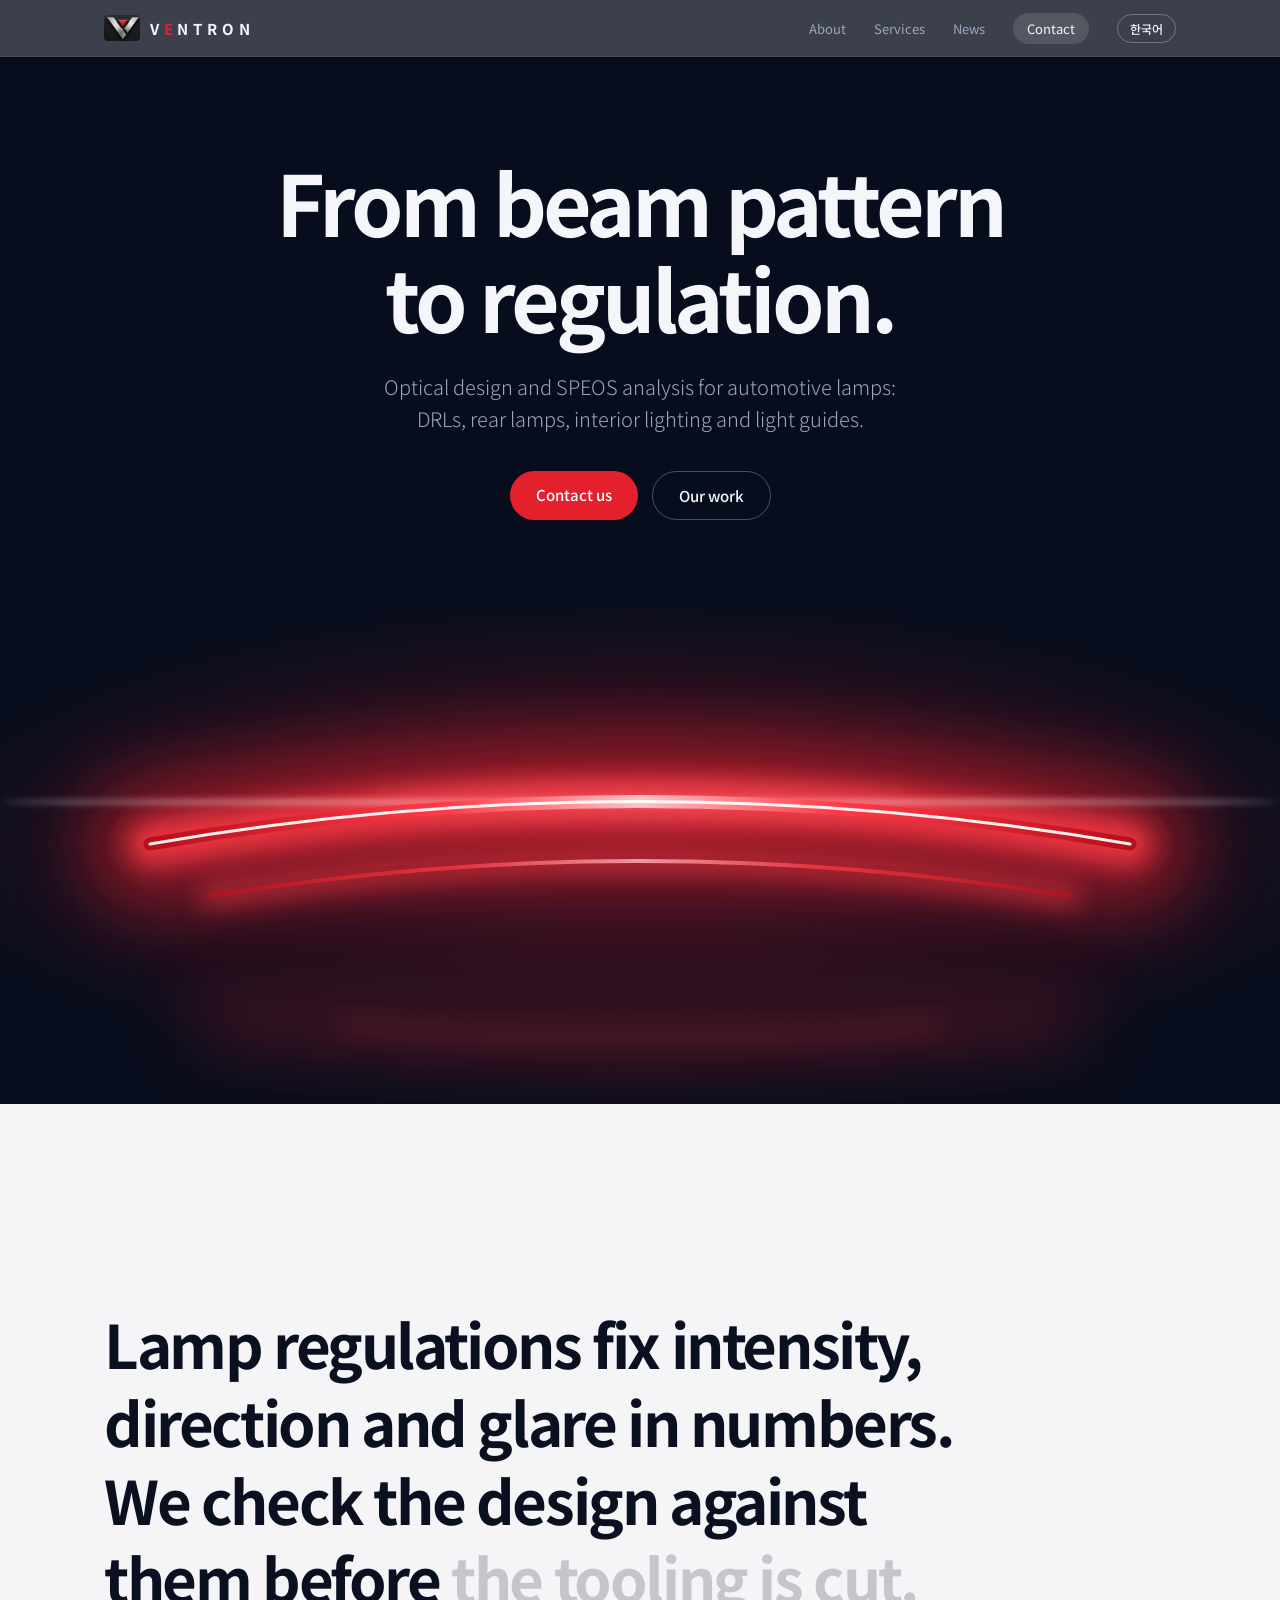
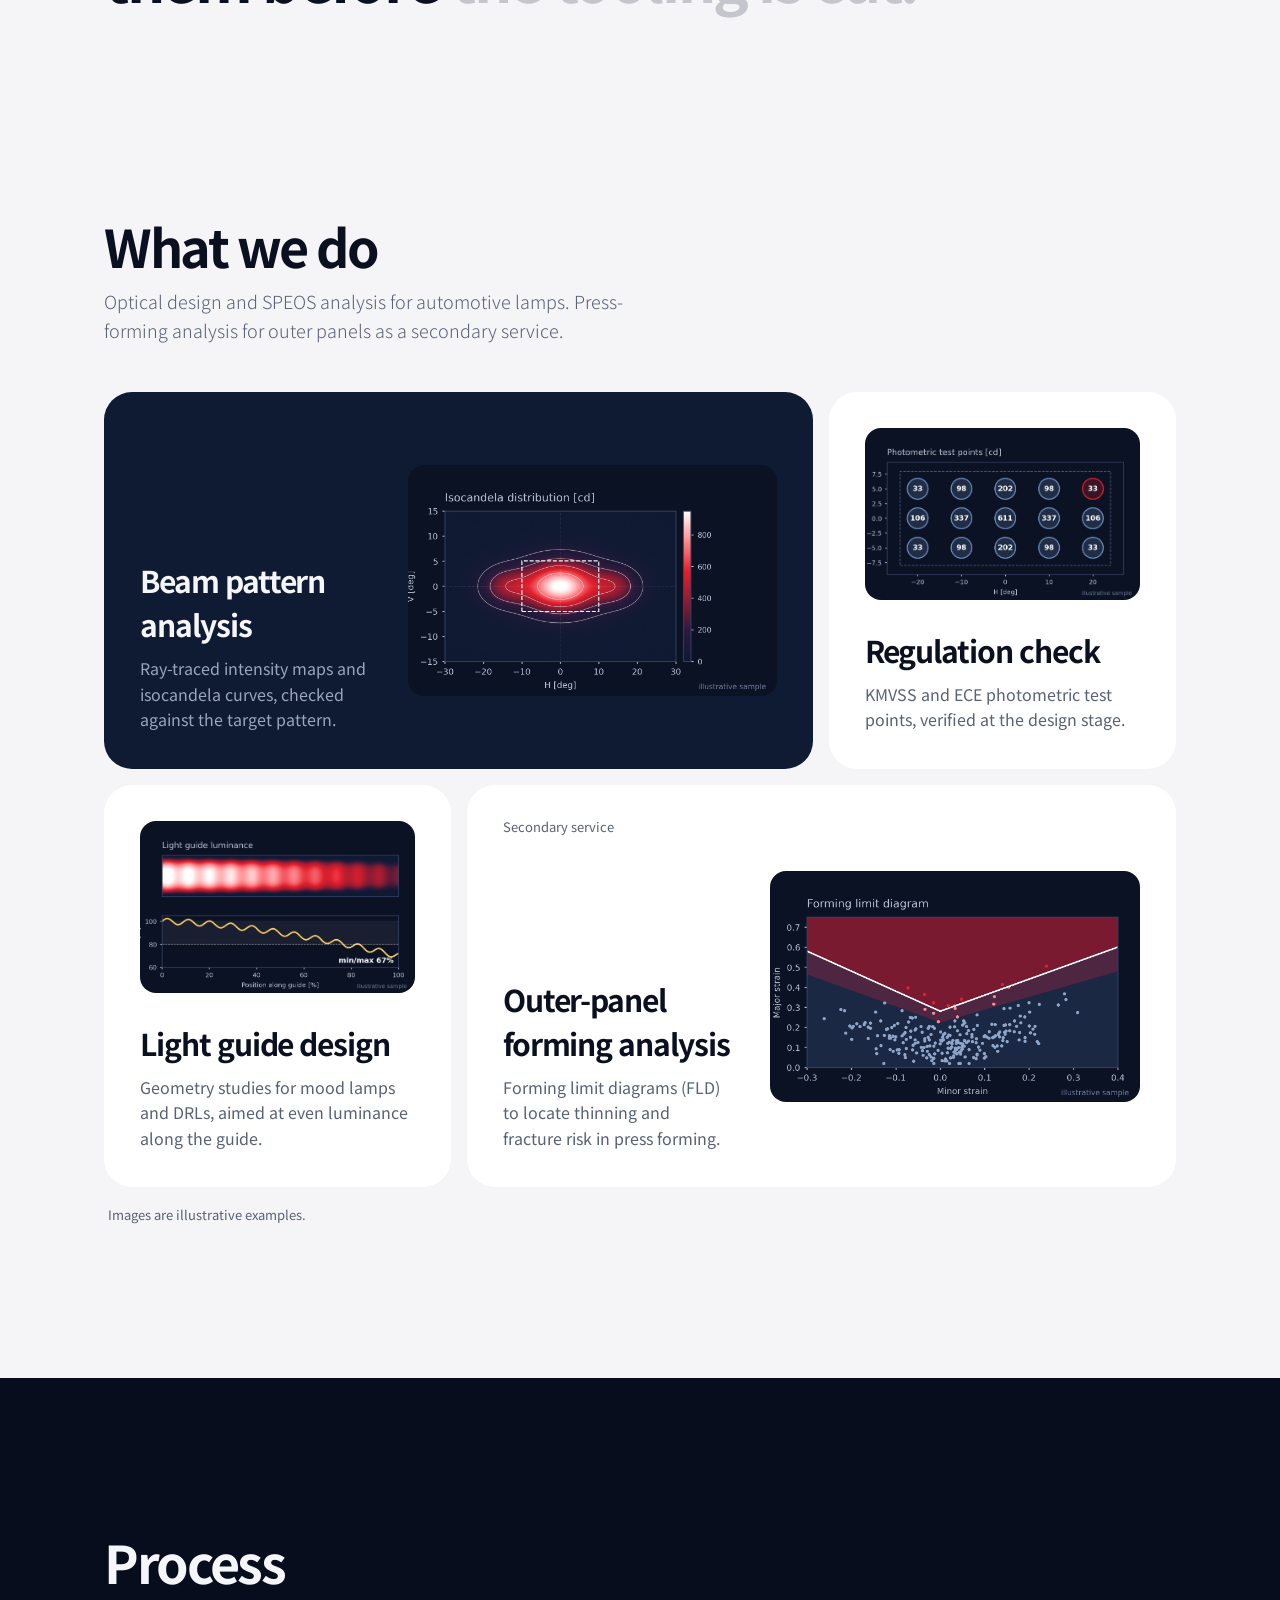
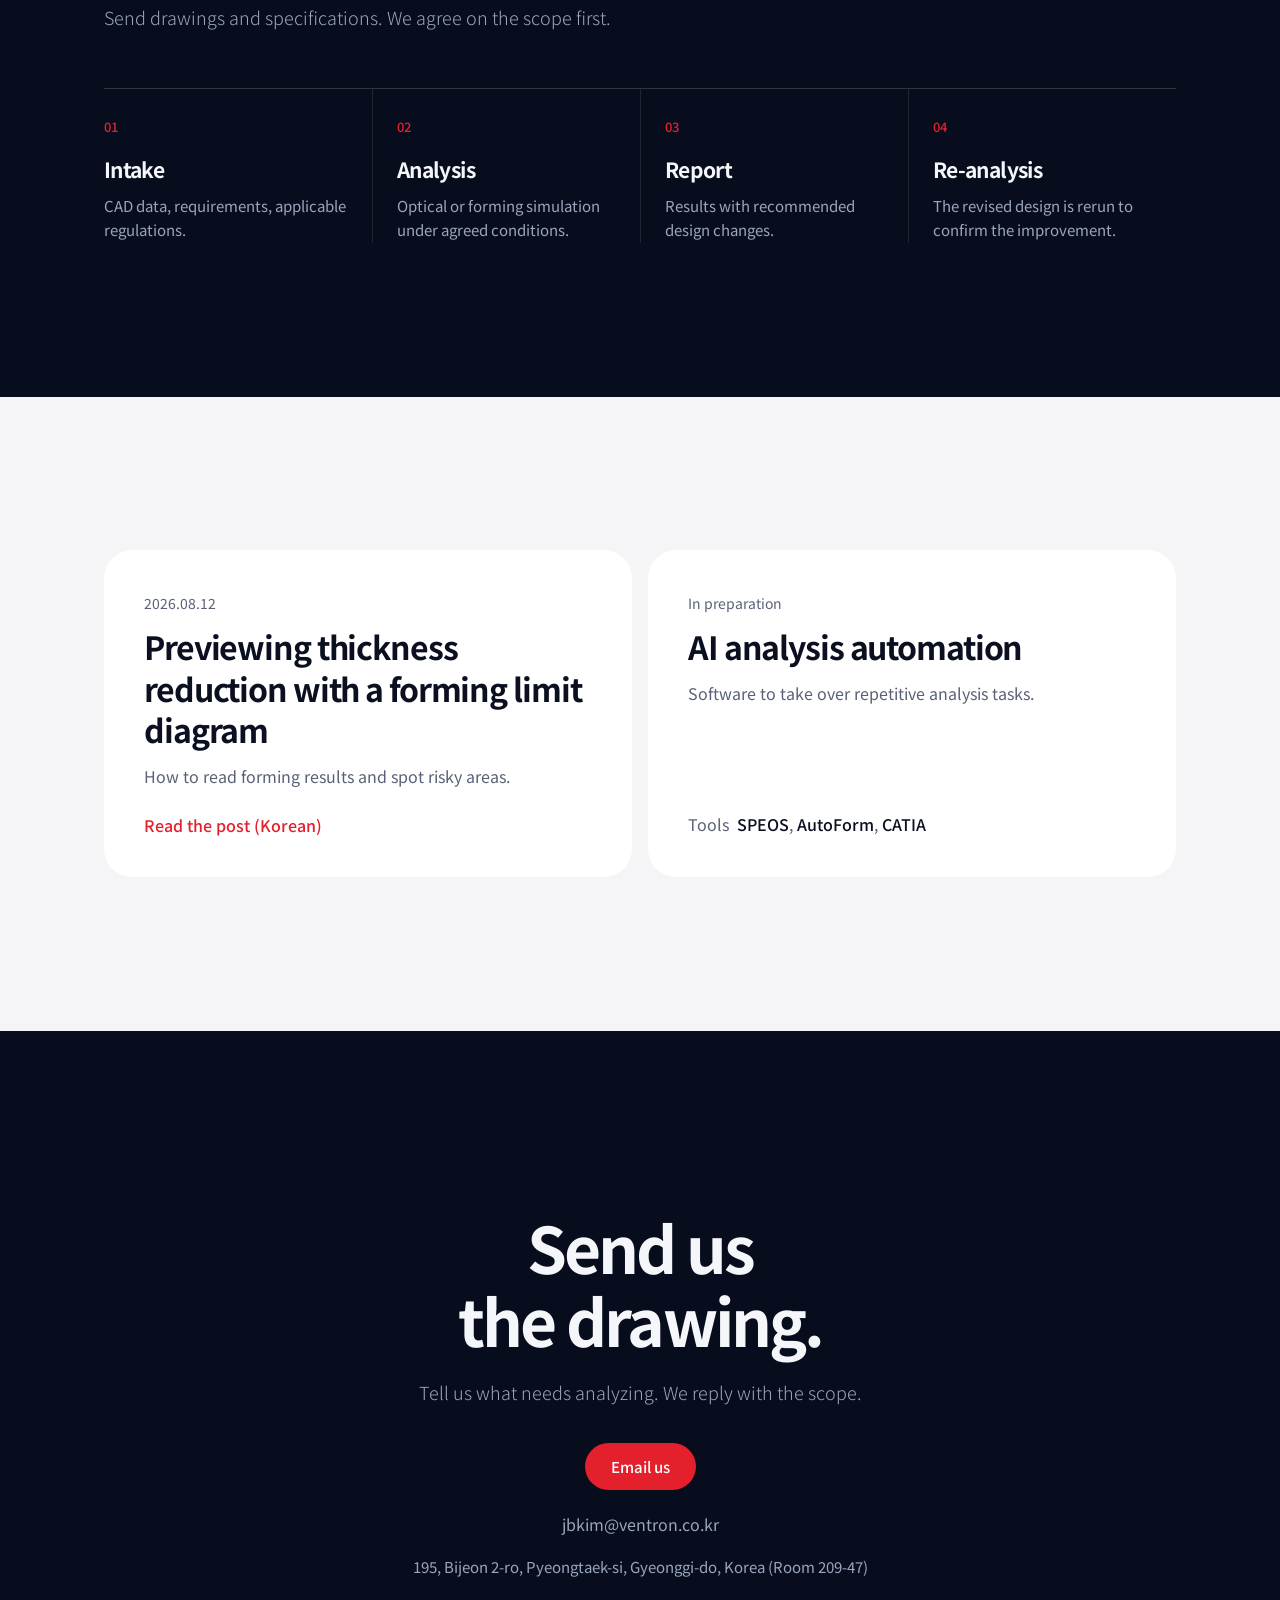
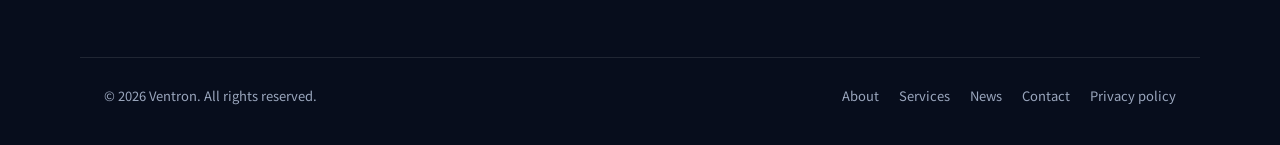
==== commit 95921755: "Add files via upload" ====
--- a/index.html
+++ b/index.html
@@ -1,10 +1,10 @@
 <!DOCTYPE html>
-<html lang="ko">
+<html lang="en">
 <head>
 <meta charset="utf-8">
 <meta name="viewport" content="width=device-width, initial-scale=1, viewport-fit=cover">
-<title>벤트론 | Ventron — 자동차 램프 광학설계 및 해석</title>
-<meta name="description" content="벤트론은 자동차 램프 광학설계 및 해석을 중심으로, 외판 금형성형해석까지 다루는 엔지니어링 해석 기업입니다.">
+<title>Ventron | Optical design and analysis for automotive lamps</title>
+<meta name="description" content="Ventron provides optical design and SPEOS analysis for automotive lamps, and press-forming analysis for outer panels.">
 <link rel="preconnect" href="https://fonts.googleapis.com">
 <link rel="preconnect" href="https://fonts.gstatic.com" crossorigin>
 <link href="https://fonts.googleapis.com/css2?family=Noto+Sans+KR:wght@300;400;500;700&display=swap" rel="stylesheet">
@@ -83,6 +83,7 @@
 .tile.w2{min-height:350px}.tile.dark p{max-width:330px}
 .tile.w2 svg{left:32px;right:auto;top:32px;width:calc(100% - 64px);opacity:1}
 @media(max-width:820px){.tile.w2{min-height:300px}.tile.w2 svg{left:28px;top:28px;width:min(260px,calc(100% - 56px))}}
+.logo em{font-style:normal;color:#e4202d}
 .logo{display:flex;align-items:center;gap:10px}.mi{height:26px;width:auto;border-radius:4px;display:block}
 .tile{min-height:0;justify-content:flex-start}.tile.w2{min-height:0;gap:28px}
 .tile.w4{flex-direction:row;align-items:center;gap:40px}.tile.w4 .tx{flex:1}
@@ -95,13 +96,28 @@
 #intro{display:none;position:fixed;inset:0;z-index:100;background:var(--navy);place-items:center;transition:transform 1.05s cubic-bezier(.76,0,.2,1);cursor:pointer}
 html.intro #intro{display:grid}html.intro,html.intro body{overflow:hidden}
 #intro.out{transform:translateY(-100%)}
-#intro .lg{position:relative;width:min(330px,62vw);opacity:0;transform:scale(.94);animation:lgin 1.2s cubic-bezier(.2,.7,.2,1) .55s forwards}
-#intro .lg img{display:block;width:100%;height:auto}
-#intro .lg i{position:absolute;inset:0;-webkit-mask:url(img/logo-hero-transparent.png) center/contain no-repeat;mask:url(img/logo-hero-transparent.png) center/contain no-repeat;background:linear-gradient(105deg,transparent 38%,rgba(255,255,255,.95) 50%,transparent 62%) 140% 0/260% 100% no-repeat;animation:shine 1.3s ease 1.25s forwards}
-#intro .ib{position:absolute;left:50%;top:50%;height:2px;width:0;background:linear-gradient(90deg,transparent,#ff3b47 30%,#fff 50%,#ff3b47 70%,transparent);box-shadow:0 0 26px 5px rgba(228,32,45,.65);transform:translate(-50%,-50%);animation:ibar 1.25s cubic-bezier(.3,.6,.2,1) .1s forwards}
-@keyframes lgin{to{opacity:1;transform:none}}
-@keyframes shine{to{background-position:-40% 0}}
+#intro .lg{position:relative;width:min(340px,64vw);aspect-ratio:766/589}
+#intro .lg img{position:absolute;display:block;height:auto}
+#intro .lg::before{content:"";position:absolute;inset:-45%;background:radial-gradient(closest-side,rgba(228,32,45,.3),transparent);opacity:0}
+#intro .lg i{position:absolute;inset:0;-webkit-mask:url(img/logo-hero-transparent.png) center/100% 100% no-repeat;mask:url(img/logo-hero-transparent.png) center/100% 100% no-repeat;background:linear-gradient(105deg,transparent 40%,rgba(255,255,255,.92) 50%,transparent 60%) 140% 0/260% 100% no-repeat;opacity:0}
+#intro .ib{position:absolute;left:50%;top:50%;height:2px;width:0;opacity:0;background:linear-gradient(90deg,transparent,#ff3b47 30%,#fff 50%,#ff3b47 70%,transparent);box-shadow:0 0 26px 5px rgba(228,32,45,.65);transform:translate(-50%,-50%)}
+#intro .bl,#intro .br,#intro .tri,#intro .tg{opacity:0}
+#intro .lt{opacity:0;transform:translateY(16px);filter:blur(7px)}
+#intro.go .ib{animation:ibar 1.3s cubic-bezier(.3,.6,.2,1) .05s forwards}
+#intro.go .bl{animation:blade 1.1s cubic-bezier(.65,0,.2,1) .35s forwards}
+#intro.go .br{animation:blade 1.1s cubic-bezier(.65,0,.2,1) .5s forwards}
+#intro.go .tri{animation:tri 1.2s cubic-bezier(.2,.8,.2,1) 1s forwards}
+#intro.go .lt{animation:lt .9s cubic-bezier(.2,.7,.2,1) forwards;animation-delay:calc(1.4s + var(--i)*.07s)}
+#intro.go .tg{animation:tg 1.1s cubic-bezier(.6,0,.2,1) 2.2s forwards}
+#intro.go .lg i{animation:shine 1.5s ease 2.55s forwards}
+#intro.go .lg::before{animation:amb 2s ease 1s forwards}
 @keyframes ibar{0%{width:0;opacity:1}65%{width:min(760px,92vw);opacity:1}100%{width:min(760px,92vw);opacity:0}}
+@keyframes blade{0%{opacity:1;clip-path:inset(0 0 100% 0);transform:translateY(-18px)}100%{opacity:1;clip-path:inset(0);transform:none}}
+@keyframes tri{0%{opacity:0;transform:translateY(-34px) scale(.92);filter:drop-shadow(0 0 0 rgba(228,32,45,0))}55%{opacity:1;transform:none;filter:drop-shadow(0 0 26px rgba(255,60,70,.95))}100%{opacity:1;transform:none;filter:drop-shadow(0 0 9px rgba(228,32,45,.4))}}
+@keyframes lt{to{opacity:1;transform:none;filter:blur(0)}}
+@keyframes tg{0%{opacity:1;clip-path:inset(0 50% 0 50%)}100%{opacity:1;clip-path:inset(0)}}
+@keyframes shine{0%{opacity:1;background-position:140% 0}100%{opacity:1;background-position:-40% 0}}
+@keyframes amb{to{opacity:1}}
 html.intro .ig,html.intro .bar{animation-play-state:paused}
 header{transition:opacity .9s ease .3s}html.intro header{opacity:0}
 .hero h1,.hero .sub,.hero .btns{transition:opacity 1s ease,transform 1.1s cubic-bezier(.2,.7,.2,1)}
@@ -145,16 +161,16 @@
 </style>
 </head>
 <body>
-<div id="intro" aria-hidden="true"><div class="ib"></div><div class="lg"><img src="img/logo-hero-transparent.png" alt=""><i></i></div></div>
+<div id="intro" aria-hidden="true"><div class="ib"></div><div class="lg"><img class="bl" src="img/intro/bl.png" alt="" style="left:19.06%;top:11.885%;width:37.337%"><img class="br" src="img/intro/br.png" alt="" style="left:51.567%;top:11.885%;width:28.329%"><img class="tri" src="img/intro/tri.png" alt="" style="left:39.164%;top:16.808%;width:20.496%"><img class="lt" src="img/intro/l0.png" alt="" style="left:0.783%;top:76.061%;width:12.663%;--i:0"><img class="lt" src="img/intro/l1.png" alt="" style="left:16.188%;top:75.552%;width:10.574%;--i:1"><img class="lt" src="img/intro/l2.png" alt="" style="left:29.896%;top:76.061%;width:11.097%;--i:2"><img class="lt" src="img/intro/l3.png" alt="" style="left:44.256%;top:76.061%;width:10.836%;--i:3"><img class="lt" src="img/intro/l4.png" alt="" style="left:58.355%;top:76.061%;width:10.836%;--i:4"><img class="lt" src="img/intro/l5.png" alt="" style="left:72.193%;top:75.891%;width:11.488%;--i:5"><img class="lt" src="img/intro/l6.png" alt="" style="left:87.076%;top:76.061%;width:11.227%;--i:6"><img class="tg" src="img/intro/tg.png" alt="" style="left:4.83%;top:93.209%;width:90.078%"><i></i></div></div>
 <header>
   <div class="wrap">
-    <a class="logo" href="index.html" aria-label="Ventron 홈"><img class="mi" src="img/logo-icon.jpg" alt="Ventron 로고"><span>VENTRON</span></a>
+    <a class="logo" href="index.html" aria-label="Ventron 홈"><img class="mi" src="img/logo-icon.jpg" alt="Ventron 로고"><span>V<em>E</em>NTRON</span></a>
     <nav aria-label="주요 메뉴">
-      <a href="about.html">회사소개</a>
-      <a href="business.html">사업분야</a>
-      <a href="insights.html">소식</a>
-      <a class="cta" href="contact.html">문의</a>
-      <button class="lang" type="button" aria-label="View in English">EN</button>
+      <a href="about.html">About</a>
+      <a href="business.html">Services</a>
+      <a href="insights.html">News</a>
+      <a class="cta" href="contact.html">Contact</a>
+      <button class="lang" type="button" aria-label="한국어로 보기">한국어</button>
     </nav>
   </div>
 </header>
@@ -162,11 +178,11 @@
 <main id="top">
 <section class="hero">
   <div class="wrap">
-    <h1>금형을 만들기 전에,<br>빛부터 확인합니다.</h1>
-    <p class="sub">자동차 램프의 광학설계와 해석을 합니다. 배광과 법규 적합 여부를 시뮬레이션으로 먼저 확인해서, 금형을 다시 파는 일을 줄입니다.</p>
+    <h1>From beam pattern<br>to regulation.</h1>
+    <p class="sub">Optical design and SPEOS analysis for automotive lamps: DRLs, rear lamps, interior lighting and light guides.</p>
     <div class="btns">
-      <a class="btn p" href="#contact">문의하기</a>
-      <a class="btn g" href="#services">사업분야 보기</a>
+      <a class="btn p" href="#contact">Contact us</a>
+      <a class="btn g" href="#services">Our work</a>
     </div>
   </div>
   <div class="stage" aria-hidden="true">
@@ -197,45 +213,45 @@
 </section>
 
 <section class="statement">
-  <div class="wrap"><p class="fill">램프 금형은 한 번 나오면 고치기 어렵습니다. 그래서 그 전에, 컴퓨터 안에서 몇 번이고 다시 해봅니다.</p></div>
+  <div class="wrap"><p class="fill">Lamp regulations fix intensity, direction and glare in numbers. We check the design against them before the tooling is cut.</p></div>
 </section>
 
 <section class="services" id="services">
   <div class="wrap">
-    <h2 class="sec-title">벤트론이 하는 일.</h2>
-    <p class="sec-lead">무드램프, DRL, 리어램프의 광학설계와 해석이 주 업무이고, 외판 성형해석도 함께 합니다.</p>
+    <h2 class="sec-title">What we do</h2>
+    <p class="sec-lead">Optical design and SPEOS analysis for automotive lamps. Press-forming analysis for outer panels as a secondary service.</p>
     <div class="bento">
       <article class="tile w4 dark">
-        <div class="tx"><h3>배광 패턴 해석</h3><p>광선추적으로 등광도 곡선과 광도 분포를 뽑아, 설계가 목표 배광에 맞는지 확인합니다.</p></div>
-        <img class="viz" src="img/analysis-isocandela.png" alt="등광도 분포 해석 결과 예시" width="1280" height="800" loading="lazy">
+        <div class="tx"><h3>Beam pattern analysis</h3><p>Ray-traced intensity maps and isocandela curves, checked against the target pattern.</p></div>
+        <img class="viz" src="img/analysis-isocandela.png" alt="Isocandela distribution, illustrative example" width="1280" height="800" loading="lazy">
       </article>
       <article class="tile w2">
-        <img class="viz" src="img/analysis-photometry.png" alt="법규 측정점 광도 검토 예시" width="1280" height="800" loading="lazy">
-        <div class="tx"><h3>법규 대응 검토</h3><p>KMVSS, ECE 같은 법규 기준을 만족하는지 시뮬레이션 단계에서 미리 봅니다.</p></div>
+        <img class="viz" src="img/analysis-photometry.png" alt="Photometric test points, illustrative example" width="1280" height="800" loading="lazy">
+        <div class="tx"><h3>Regulation check</h3><p>KMVSS and ECE photometric test points, verified at the design stage.</p></div>
       </article>
       <article class="tile w2">
-        <img class="viz" src="img/analysis-lightguide.png" alt="라이트가이드 휘도 균일도 예시" width="1280" height="800" loading="lazy">
-        <div class="tx"><h3>라이트가이드 최적화</h3><p>무드램프·DRL의 라이트가이드 형상을 바꿔가며 빛이 고르게 퍼지는 조건을 찾습니다.</p></div>
+        <img class="viz" src="img/analysis-lightguide.png" alt="Light guide luminance, illustrative example" width="1280" height="800" loading="lazy">
+        <div class="tx"><h3>Light guide design</h3><p>Geometry studies for mood lamps and DRLs, aimed at even luminance along the guide.</p></div>
       </article>
       <article class="tile w4">
-        <span class="note">보조 사업</span>
-        <div class="tx"><h3>외판 성형해석</h3><p>프레스 성형에서 얇아지거나 찢어질 위험이 있는 구간을 성형한계도(FLD)로 찾아냅니다.</p></div>
-        <img class="viz" src="img/analysis-fld.png" alt="성형한계도 해석 결과 예시" width="1280" height="800" loading="lazy">
+        <span class="note">Secondary service</span>
+        <div class="tx"><h3>Outer-panel forming analysis</h3><p>Forming limit diagrams (FLD) to locate thinning and fracture risk in press forming.</p></div>
+        <img class="viz" src="img/analysis-fld.png" alt="Forming limit diagram, illustrative example" width="1280" height="800" loading="lazy">
       </article>
     </div>
-    <p class="cap">※ 위 이미지는 이해를 돕기 위한 예시입니다.</p>
+    <p class="cap">Images are illustrative examples.</p>
   </div>
 </section>
 
 <section class="process" id="process">
   <div class="wrap">
-    <h2 class="sec-title">일은 이렇게 진행됩니다.</h2>
-    <p class="sec-lead">도면과 사양만 있으면 됩니다.</p>
+    <h2 class="sec-title">Process</h2>
+    <p class="sec-lead">Send drawings and specifications. We agree on the scope first.</p>
     <ol class="steps">
-      <li><b>01</b><h3>자료 받기</h3><p>CAD 데이터, 요구 사양, 맞춰야 할 법규를 보내주세요.</p></li>
-      <li><b>02</b><h3>해석</h3><p>광학 또는 성형 시뮬레이션으로 문제가 되는 구간을 찾습니다.</p></li>
-      <li><b>03</b><h3>결과 정리</h3><p>해석 결과와 함께, 어디를 어떻게 바꾸면 되는지 근거를 드립니다.</p></li>
-      <li><b>04</b><h3>다시 확인</h3><p>바뀐 설계로 다시 해석해서 좋아졌는지 확인합니다.</p></li>
+      <li><b>01</b><h3>Intake</h3><p>CAD data, requirements, applicable regulations.</p></li>
+      <li><b>02</b><h3>Analysis</h3><p>Optical or forming simulation under agreed conditions.</p></li>
+      <li><b>03</b><h3>Report</h3><p>Results with recommended design changes.</p></li>
+      <li><b>04</b><h3>Re-analysis</h3><p>The revised design is rerun to confirm the improvement.</p></li>
     </ol>
   </div>
 </section>
@@ -246,18 +262,18 @@
       <article class="card">
         <div>
           <small>2026.08.12</small>
-          <h3>성형한계도(FLD)로 두께 감소를 미리 보는 법</h3>
-          <p>프레스 성형 시뮬레이션에서 파단 위험 구간을 판단하는 기준을 정리합니다.</p>
+          <h3>Previewing thickness reduction with a forming limit diagram</h3>
+          <p>How to read forming results and spot risky areas.</p>
         </div>
-        <a class="more-l" href="posts/01-fld-thickness-check.html">글 읽기</a>
+        <a class="more-l" href="posts/01-fld-thickness-check.html">Read the post (Korean)</a>
       </article>
       <article class="card">
         <div>
-          <small>개발 예정</small>
-          <h3>반복되는 해석은 AI로 줄이려 합니다.</h3>
-          <p>자주 반복하는 해석 작업을 자동화하는 소프트웨어를 준비하고 있습니다.</p>
+          <small>In preparation</small>
+          <h3>AI analysis automation</h3>
+          <p>Software to take over repetitive analysis tasks.</p>
         </div>
-        <p class="tools">사용 도구&nbsp; <b>SPEOS</b>, <b>AutoForm</b>, <b>CATIA</b></p>
+        <p class="tools">Tools&nbsp; <b>SPEOS</b>, <b>AutoForm</b>, <b>CATIA</b></p>
       </article>
     </div>
   </div>
@@ -265,11 +281,11 @@
 
 <section class="contact" id="contact">
   <div class="wrap">
-    <h2>검토가 필요한<br>부품이 있으신가요?</h2>
-    <p class="sub">도면과 요구 사양을 보내주시면, 어떤 해석이 필요한지부터 같이 정리해 드립니다.</p>
-    <div class="btns"><a class="btn p" href="mailto:jbkim@ventron.co.kr">메일 보내기</a></div>
+    <h2>Send us<br>the drawing.</h2>
+    <p class="sub">Tell us what needs analyzing. We reply with the scope.</p>
+    <div class="btns"><a class="btn p" href="mailto:jbkim@ventron.co.kr">Email us</a></div>
     <a class="mail" href="mailto:jbkim@ventron.co.kr">jbkim@ventron.co.kr</a>
-    <p class="addr">경기도 평택시 비전2로 195, 209-47호</p>
+    <p class="addr">195, Bijeon 2-ro, Pyeongtaek-si, Gyeonggi-do, Korea (Room 209-47)</p>
   </div>
 </section>
 </main>
@@ -277,7 +293,7 @@
 <footer>
   <div class="wrap">
     <span>© 2026 Ventron. All rights reserved.</span>
-    <span class="fl"><a href="about.html">회사소개</a><a href="business.html">사업분야</a><a href="insights.html">소식</a><a href="contact.html">문의</a><a href="privacy/index.html">개인정보처리방침</a></span>
+    <span class="fl"><a href="about.html">About</a><a href="business.html">Services</a><a href="insights.html">News</a><a href="contact.html">Contact</a><a href="privacy/index.html">Privacy policy</a></span>
   </div>
 </footer>
 
@@ -287,9 +303,14 @@
 (function(){
   var h=document.documentElement,it=document.getElementById('intro');
   function done(){h.classList.remove('intro');try{sessionStorage.setItem('vi','1')}catch(e){}if(it)setTimeout(function(){it.style.display='none'},1200)}
+  var t1;
+  function finish(){clearTimeout(t1);it.classList.add('out');done()}
   if(h.classList.contains('intro')&&it){
-    var t1=setTimeout(function(){it.classList.add('out');done()},3000);
-    it.addEventListener('click',function(){clearTimeout(t1);it.classList.add('out');done()});
+    var started=false;
+    var start=function(){if(started)return;started=true;it.classList.add('go');t1=setTimeout(finish,3900)};
+    Promise.all([].map.call(it.querySelectorAll('img'),function(i){return i.decode?i.decode().catch(function(){}):0})).then(start);
+    setTimeout(start,1800);
+    it.addEventListener('click',finish);
   }
   var els=document.querySelectorAll('.tile,.steps li,.card,.contact h2');
   els.forEach(function(e,i){e.classList.add('rv');e.style.transitionDelay=(i%4)*90+'ms'});
@@ -298,7 +319,7 @@
     els.forEach(function(e){io.observe(e)});
   }else els.forEach(function(e){e.classList.add('in')});
 })();
-// 스크롤 문장 채움 효과 + 한국어/영어 전환
+// 스크롤 문장 채움 효과 + 영어/한국어 전환 (기본: 영어)
 (function(){
   var el=document.querySelector('.fill'),sp=[];
   var reduce=matchMedia('(prefers-reduced-motion: reduce)').matches;
@@ -312,67 +333,75 @@
     sp=el.querySelectorAll('span');update();
   }
   addEventListener('scroll',update,{passive:true});addEventListener('resize',update);
-  var fillKo=el.textContent.trim();
-  var fillEn='A lamp mold is hard to fix once it exists. So before that, we rerun the design on a computer as many times as it takes.';
+  var fillEn=el.textContent.trim();
+  var fillKo='램프 법규는 광도, 방향, 눈부심을 수치로 정해 두었습니다. 금형을 만들기 전에 설계가 그 기준에 맞는지 먼저 확인합니다.';
   var D=[
-    ['금형을 만들기 전에, 빛부터 확인합니다.','Check the light before<br>the mold is made.'],
-    ['자동차 램프의 광학설계와 해석을 합니다. 배광과 법규 적합 여부를 시뮬레이션으로 먼저 확인해서, 금형을 다시 파는 일을 줄입니다.','We do optical design and analysis for automotive lamps. By checking light distribution and regulation compliance in simulation first, we cut down on reworking molds.'],
-    ['벤트론이 하는 일.','What Ventron does.'],
-    ['무드램프, DRL, 리어램프의 광학설계와 해석이 주 업무이고, 외판 성형해석도 함께 합니다.','Optical design and analysis for mood lamps, DRLs and rear lamps is our main work. We also do outer-panel forming analysis.'],
-    ['광선추적으로 등광도 곡선과 광도 분포를 뽑아, 설계가 목표 배광에 맞는지 확인합니다.','Ray tracing gives isocandela curves and intensity distributions, so we can check the design against the target pattern.'],
-    ['KMVSS, ECE 같은 법규 기준을 만족하는지 시뮬레이션 단계에서 미리 봅니다.','We check against regulations such as KMVSS and ECE at the simulation stage, before anything is built.'],
-    ['무드램프·DRL의 라이트가이드 형상을 바꿔가며 빛이 고르게 퍼지는 조건을 찾습니다.','We vary light guide geometry in mood lamps and DRLs to find where the light spreads evenly.'],
-    ['프레스 성형에서 얇아지거나 찢어질 위험이 있는 구간을 성형한계도(FLD)로 찾아냅니다.','We use forming limit diagrams (FLD) to find areas that may thin or tear in press forming.'],
-    ['일은 이렇게 진행됩니다.','How a project runs.'],
-    ['도면과 사양만 있으면 됩니다.','Drawings and specifications are enough to start.'],
-    ['자료 받기','Receive data'],
-    ['CAD 데이터, 요구 사양, 맞춰야 할 법규를 보내주세요.','Send CAD data, requirements and the regulations to meet.'],
-    ['해석','Analysis'],
-    ['광학 또는 성형 시뮬레이션으로 문제가 되는 구간을 찾습니다.','Optical or forming simulation finds the problem areas.'],
-    ['결과 정리','Findings'],
-    ['해석 결과와 함께, 어디를 어떻게 바꾸면 되는지 근거를 드립니다.','Results come with the reasoning for what to change and where.'],
-    ['다시 확인','Recheck'],
-    ['바뀐 설계로 다시 해석해서 좋아졌는지 확인합니다.','We rerun the analysis on the revised design to confirm the improvement.'],
-    ['반복되는 해석은 AI로 줄이려 합니다.','We aim to cut repetitive analysis with AI.'],
-    ['자주 반복하는 해석 작업을 자동화하는 소프트웨어를 준비하고 있습니다.','We are preparing software that automates analysis tasks we repeat often.'],
-    ['검토가 필요한 부품이 있으신가요?','Have a part<br>that needs a review?'],
-    ['도면과 요구 사양을 보내주시면, 어떤 해석이 필요한지부터 같이 정리해 드립니다.','Send the drawing and requirements, and we will first work out together which analysis you need.'],
-    ['메일 보내기','Send an email'],
-    ['회사소개','About'],['사업분야','Services'],['※ 위 이미지는 이해를 돕기 위한 예시입니다.','Images above are illustrative examples.'],['진행 방식','Process'],['소식','News'],['문의','Contact'],
-    ['문의하기','Contact us'],['사업분야 보기','View services'],
-    ['배광 패턴 해석','Light distribution analysis'],
-    ['법규 대응 검토','Regulation compliance review'],
-    ['라이트가이드 최적화','Light guide optimization'],
-    ['보조 사업','Secondary service'],['외판 성형해석','Outer-panel forming analysis'],
-    ['성형한계도(FLD)로 두께 감소를 미리 보는 법','Previewing thickness reduction with the forming limit diagram (FLD)'],
-    ['프레스 성형 시뮬레이션에서 파단 위험 구간을 판단하는 기준을 정리합니다.','A summary of how to judge fracture-risk zones in press forming simulation.'],
-    ['글 읽기','Read the post (Korean)'],
-    ['개발 예정','In development'],['사용 도구 SPEOS, AutoForm, CATIA','Tools&nbsp; <b>SPEOS</b>, <b>AutoForm</b>, <b>CATIA</b>'],
-    ['경기도 평택시 비전2로 195, 209-47호','195, Bijeon 2-ro, Pyeongtaek-si, Gyeonggi-do, Korea (Room 209-47)'],
-    ['개인정보처리방침','Privacy policy']
+    ['From beam pattern to regulation.','배광부터<br>법규까지.'],
+    ['Optical design and SPEOS analysis for automotive lamps: DRLs, rear lamps, interior lighting and light guides.','자동차 램프 광학설계와 SPEOS 해석. DRL, 리어램프, 실내조명, 라이트가이드.'],
+    ['Contact us','문의하기'],
+    ['Our work','업무 분야'],
+    ['What we do','업무 분야'],
+    ['Optical design and SPEOS analysis for automotive lamps. Press-forming analysis for outer panels as a secondary service.','자동차 램프 광학설계와 SPEOS 해석. 보조 업무로 외판 프레스 성형해석을 합니다.'],
+    ['Beam pattern analysis','배광 해석'],
+    ['Ray-traced intensity maps and isocandela curves, checked against the target pattern.','SPEOS 광선추적으로 등광도 곡선과 광도 분포를 구해 목표 배광과 비교합니다.'],
+    ['Regulation check','법규 검토'],
+    ['KMVSS and ECE photometric test points, verified at the design stage.','KMVSS, ECE 측정점 기준을 설계 단계에서 확인합니다.'],
+    ['Light guide design','라이트가이드 설계'],
+    ['Geometry studies for mood lamps and DRLs, aimed at even luminance along the guide.','무드램프와 DRL의 형상 검토. 가이드 전체의 휘도 균일도를 목표로 합니다.'],
+    ['Secondary service','보조 업무'],
+    ['Outer-panel forming analysis','외판 성형해석'],
+    ['Forming limit diagrams (FLD) to locate thinning and fracture risk in press forming.','성형한계도(FLD)로 프레스 성형의 두께 감소와 파단 위험 구간을 찾습니다.'],
+    ['Process','진행 방식'],
+    ['Send drawings and specifications. We agree on the scope first.','도면과 사양을 보내주시면 해석 범위부터 정합니다.'],
+    ['Intake','접수'],
+    ['CAD data, requirements, applicable regulations.','CAD 데이터, 요구 사양, 적용 법규.'],
+    ['Analysis','해석'],
+    ['Optical or forming simulation under agreed conditions.','합의한 조건으로 광학 또는 성형 해석.'],
+    ['Report','보고'],
+    ['Results with recommended design changes.','결과와 설계 변경 제안.'],
+    ['Re-analysis','재해석'],
+    ['The revised design is rerun to confirm the improvement.','변경 설계를 다시 해석해 개선을 확인합니다.'],
+    ['Previewing thickness reduction with a forming limit diagram','성형한계도(FLD)로 두께 감소를 미리 보는 법'],
+    ['How to read forming results and spot risky areas.','성형해석 결과에서 위험 구간을 읽는 방법.'],
+    ['Read the post (Korean)','글 읽기'],
+    ['In preparation','준비 중'],
+    ['AI analysis automation','AI 해석 자동화'],
+    ['Software to take over repetitive analysis tasks.','반복되는 해석 작업을 대신하는 소프트웨어.'],
+    ['Tools SPEOS, AutoForm, CATIA','사용 도구&nbsp; <b>SPEOS</b>, <b>AutoForm</b>, <b>CATIA</b>'],
+    ['Send us the drawing.','도면을<br>보내주세요.'],
+    ['Tell us what needs analyzing. We reply with the scope.','필요한 해석을 알려주시면 범위를 회신드립니다.'],
+    ['Email us','메일 보내기'],
+    ['195, Bijeon 2-ro, Pyeongtaek-si, Gyeonggi-do, Korea (Room 209-47)','경기도 평택시 비전2로 195, 209-47호'],
+    ['Images are illustrative examples.','※ 위 이미지는 예시입니다.'],
+    ['Privacy policy','개인정보처리방침'],
+    ['Lamp regulations fix intensity, direction and glare in numbers. We check the design against them before the tooling is cut.','램프 법규는 광도, 방향, 눈부심을 수치로 정해 두었습니다. 금형을 만들기 전에 설계가 그 기준에 맞는지 먼저 확인합니다.'],
+    ['About','회사소개'],
+    ['Services','사업분야'],
+    ['News','소식'],
+    ['Contact','문의']
   ];
   var norm=function(t){return t.replace(/\s+/g,'')},map={},nodes=[];
   D.forEach(function(d){map[norm(d[0])]=d[1]});
   document.querySelectorAll('h1,h2,h3,p,small,a,span,b').forEach(function(n){
     if(n.closest('.fill'))return;
     var k=norm(n.textContent);
-    if(map[k]!==undefined){n.dataset.ko=n.innerHTML;nodes.push([n,map[k]])}
+    if(map[k]!==undefined){n.dataset.en=n.innerHTML;nodes.push([n,map[k]])}
   });
   var btn=document.querySelector('.lang');
   function set(l){
-    nodes.forEach(function(x){x[0].innerHTML=l==='en'?x[1]:x[0].dataset.ko});
-    build(l==='en'?fillEn:fillKo);
+    nodes.forEach(function(x){x[0].innerHTML=l==='ko'?x[1]:x[0].dataset.en});
+    build(l==='ko'?fillKo:fillEn);
     document.documentElement.lang=l;
-    document.title=l==='en'?'Ventron | Optical design and analysis for automotive lamps':'벤트론 | Ventron — 자동차 램프 광학설계 및 해석';
-    btn.textContent=l==='en'?'KO':'EN';
-    btn.setAttribute('aria-label',l==='en'?'한국어로 보기':'View in English');
+    document.title=l==='ko'?'벤트론 | Ventron — 자동차 램프 광학설계 및 해석':'Ventron | Optical design and analysis for automotive lamps';
+    btn.textContent=l==='ko'?'EN':'한국어';
+    btn.setAttribute('aria-label',l==='ko'?'View in English':'한국어로 보기');
     try{localStorage.setItem('lang',l)}catch(e){}
   }
-  var cur='ko';
-  try{cur=localStorage.getItem('lang')||((navigator.language||'').slice(0,2)==='en'?'en':'ko')}catch(e){}
-  build(fillKo);
-  if(cur==='en')set('en');
-  btn.addEventListener('click',function(){cur=cur==='en'?'ko':'en';set(cur)});
+  var cur='en';
+  try{cur=localStorage.getItem('lang')||'en'}catch(e){}
+  build(fillEn);
+  if(cur==='ko')set('ko');
+  btn.addEventListener('click',function(){cur=cur==='ko'?'en':'ko';set(cur)});
 })();
 </script>
 </body>
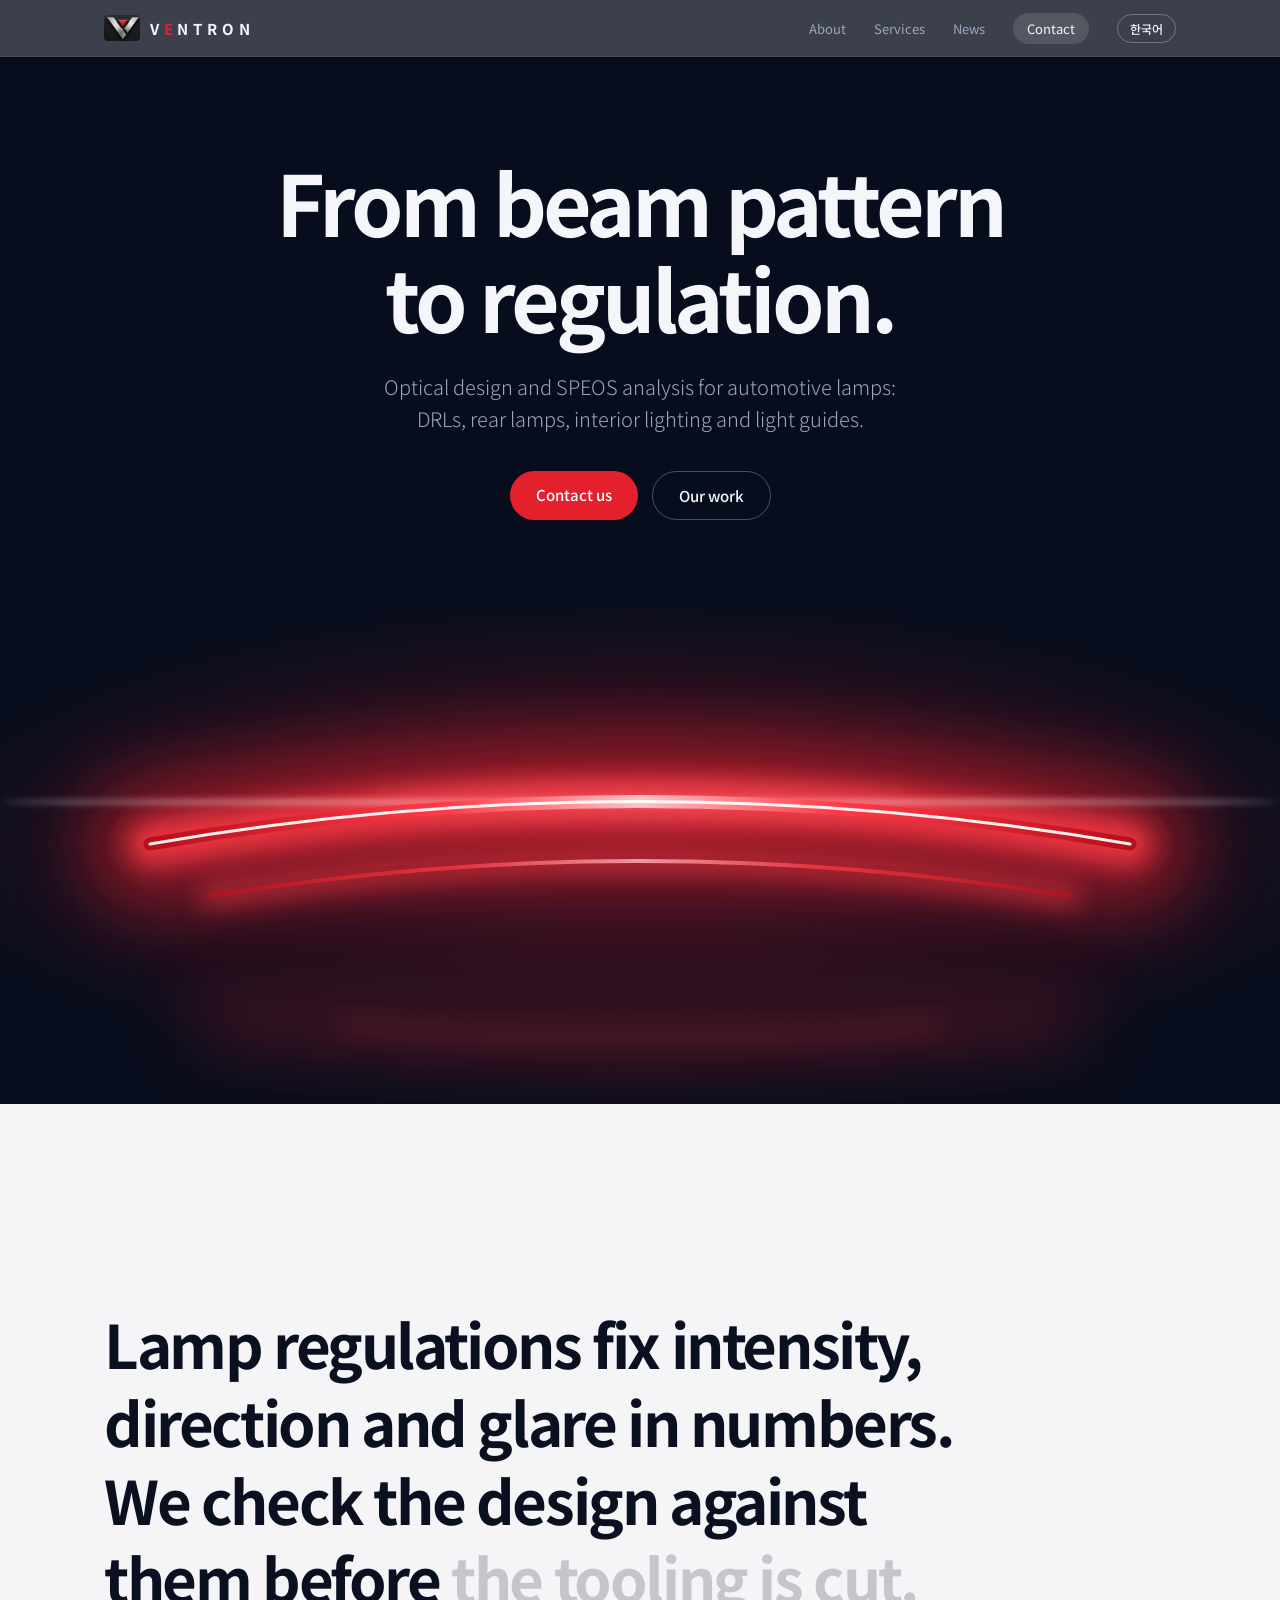
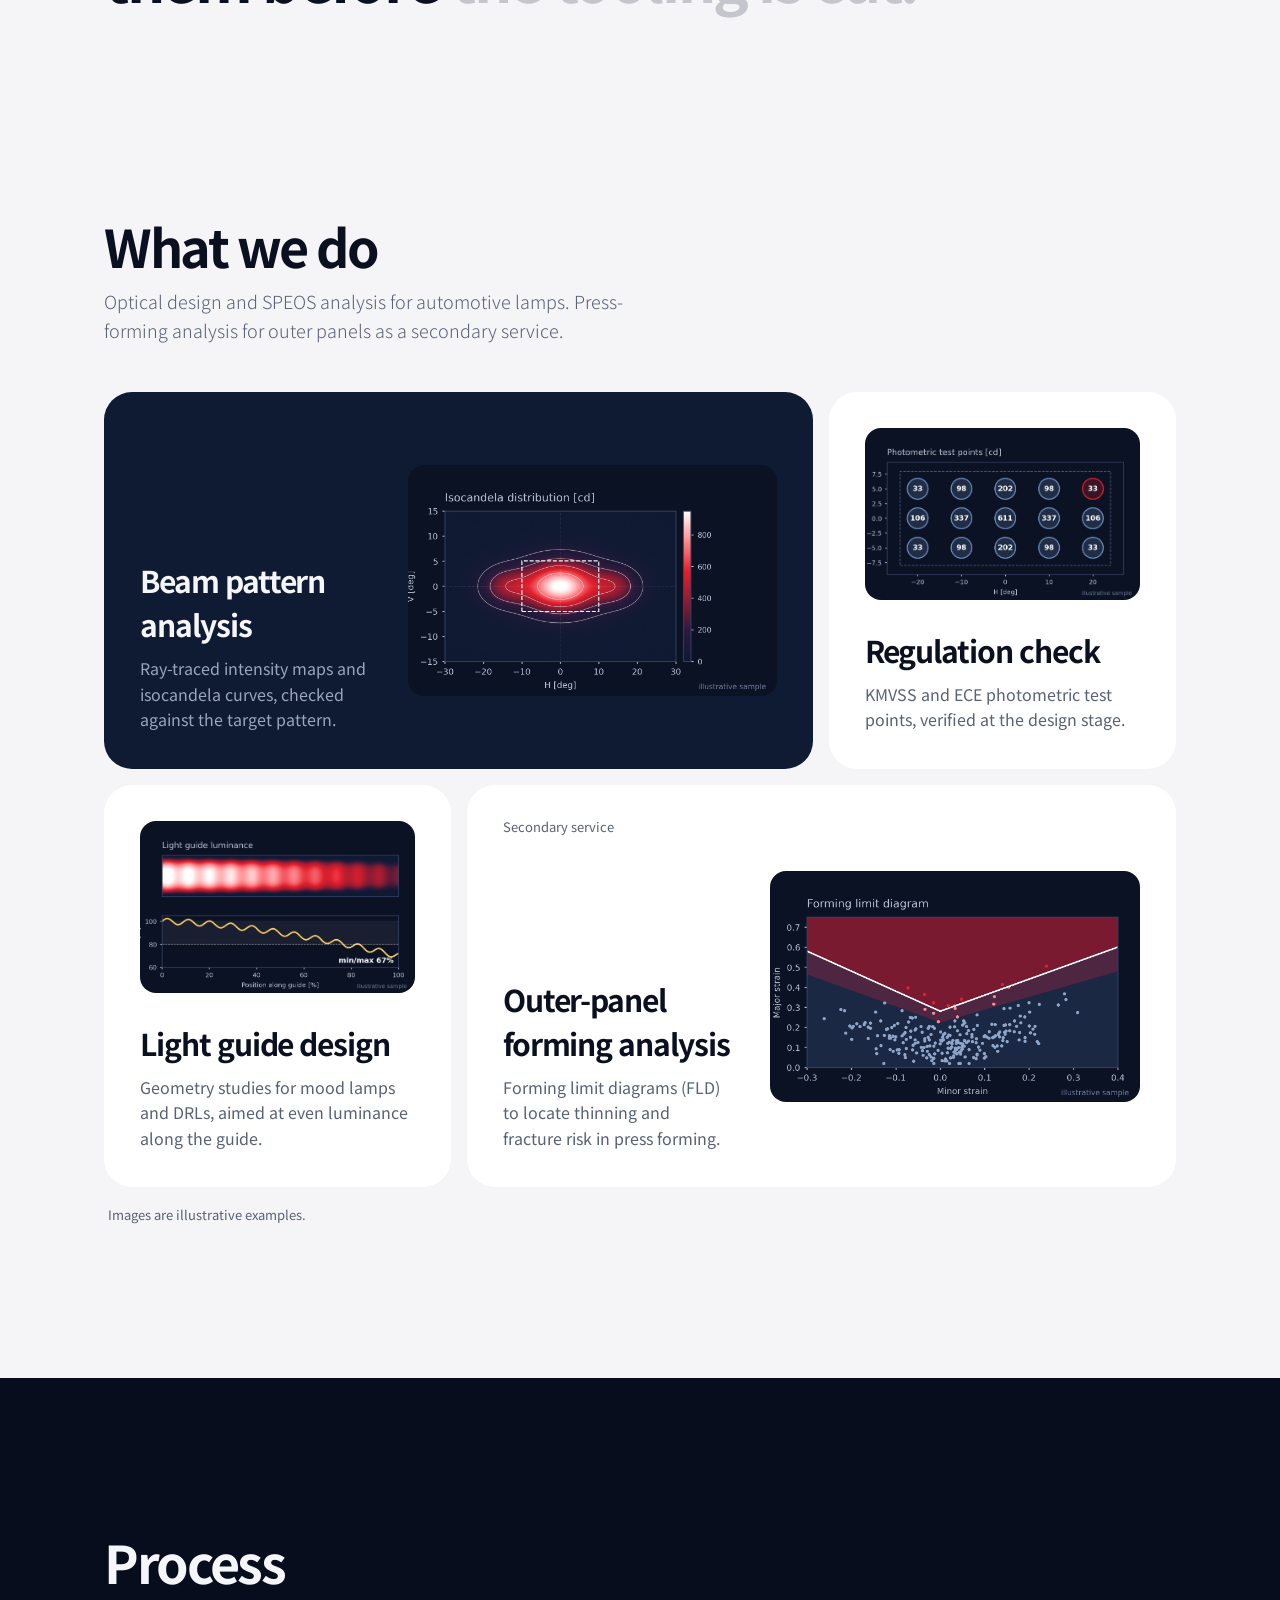
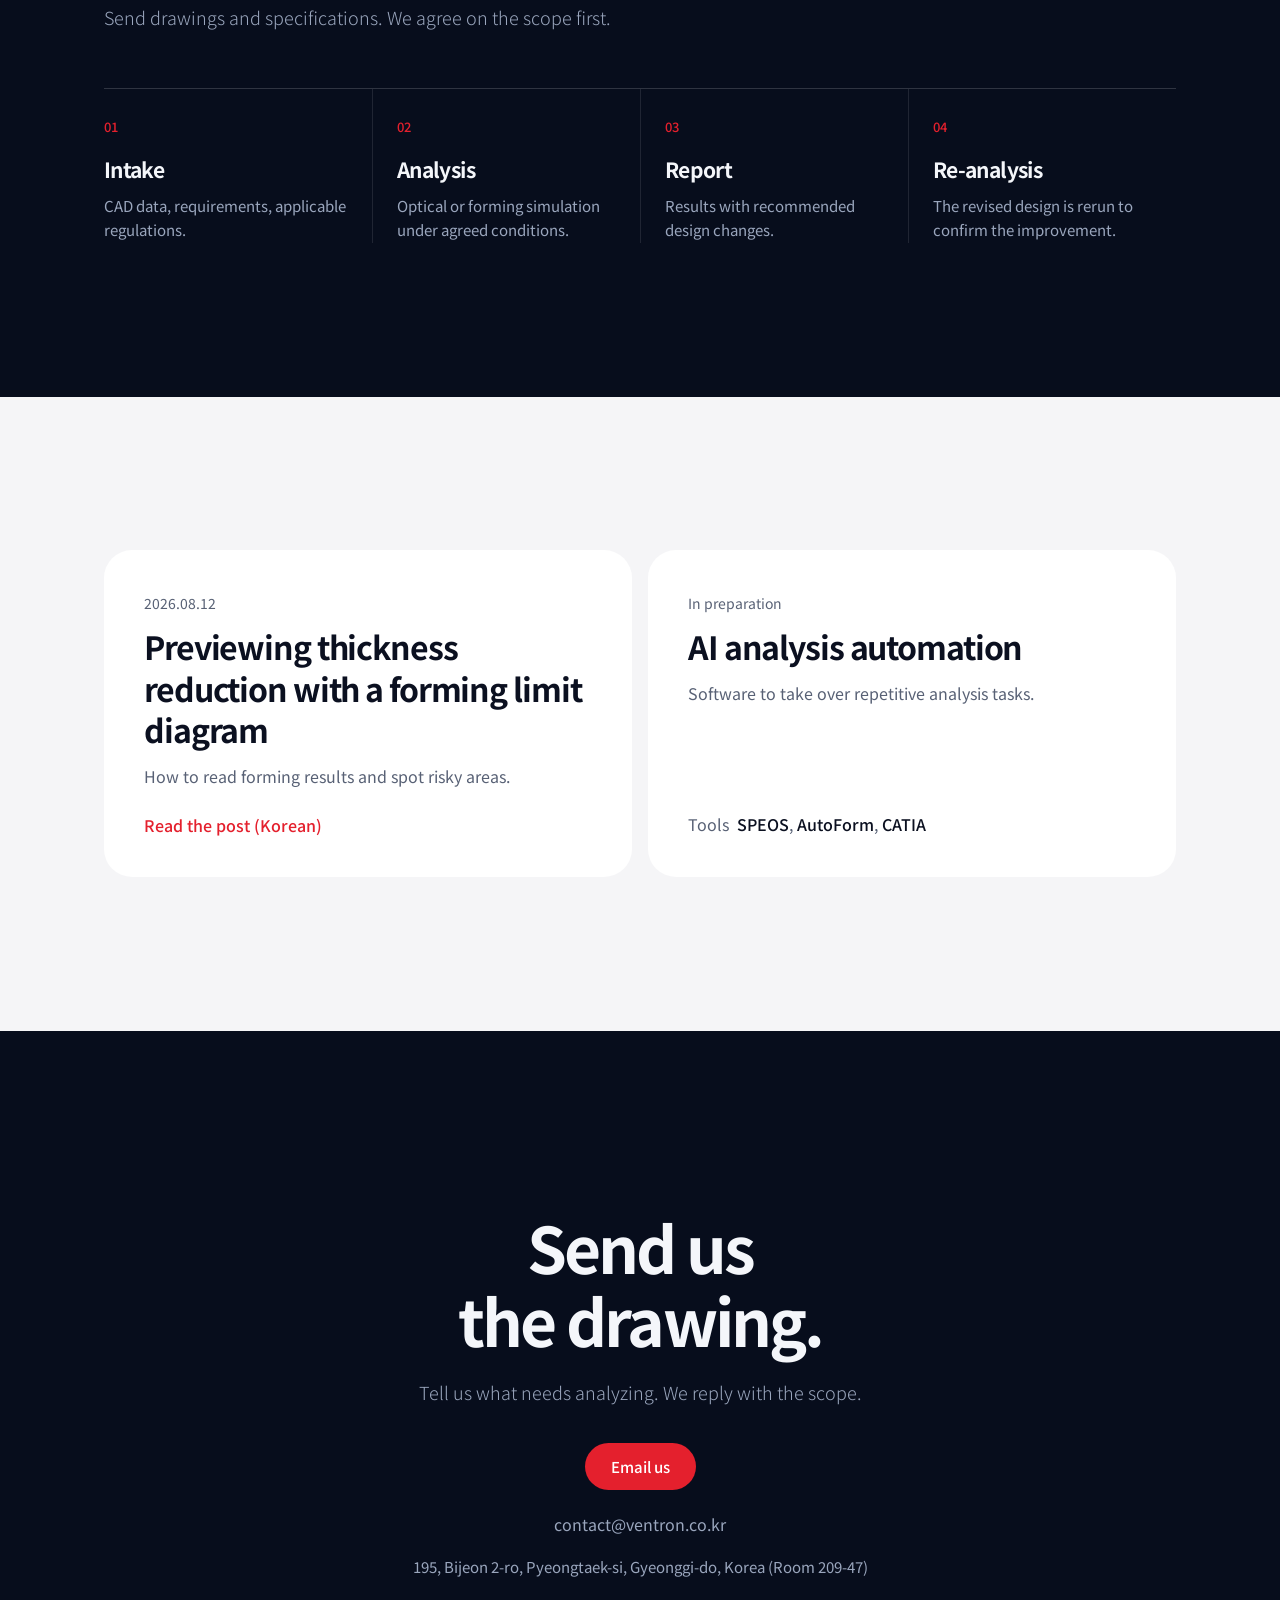
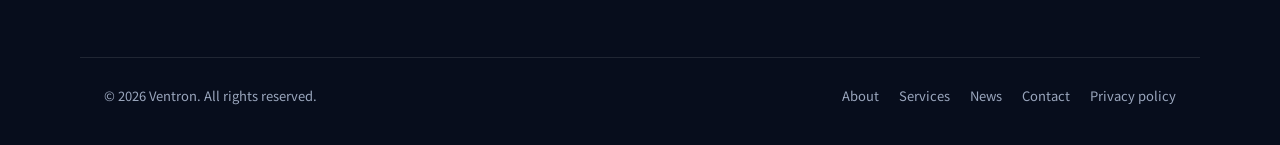
==== commit 59691ac1: "Add files via upload" ====
--- a/index.html
+++ b/index.html
@@ -283,8 +283,8 @@
   <div class="wrap">
     <h2>Send us<br>the drawing.</h2>
     <p class="sub">Tell us what needs analyzing. We reply with the scope.</p>
-    <div class="btns"><a class="btn p" href="mailto:jbkim@ventron.co.kr">Email us</a></div>
-    <a class="mail" href="mailto:jbkim@ventron.co.kr">jbkim@ventron.co.kr</a>
+    <div class="btns"><a class="btn p" href="mailto:contact@ventron.co.kr">Email us</a></div>
+    <a class="mail" href="mailto:contact@ventron.co.kr">contact@ventron.co.kr</a>
     <p class="addr">195, Bijeon 2-ro, Pyeongtaek-si, Gyeonggi-do, Korea (Room 209-47)</p>
   </div>
 </section>
